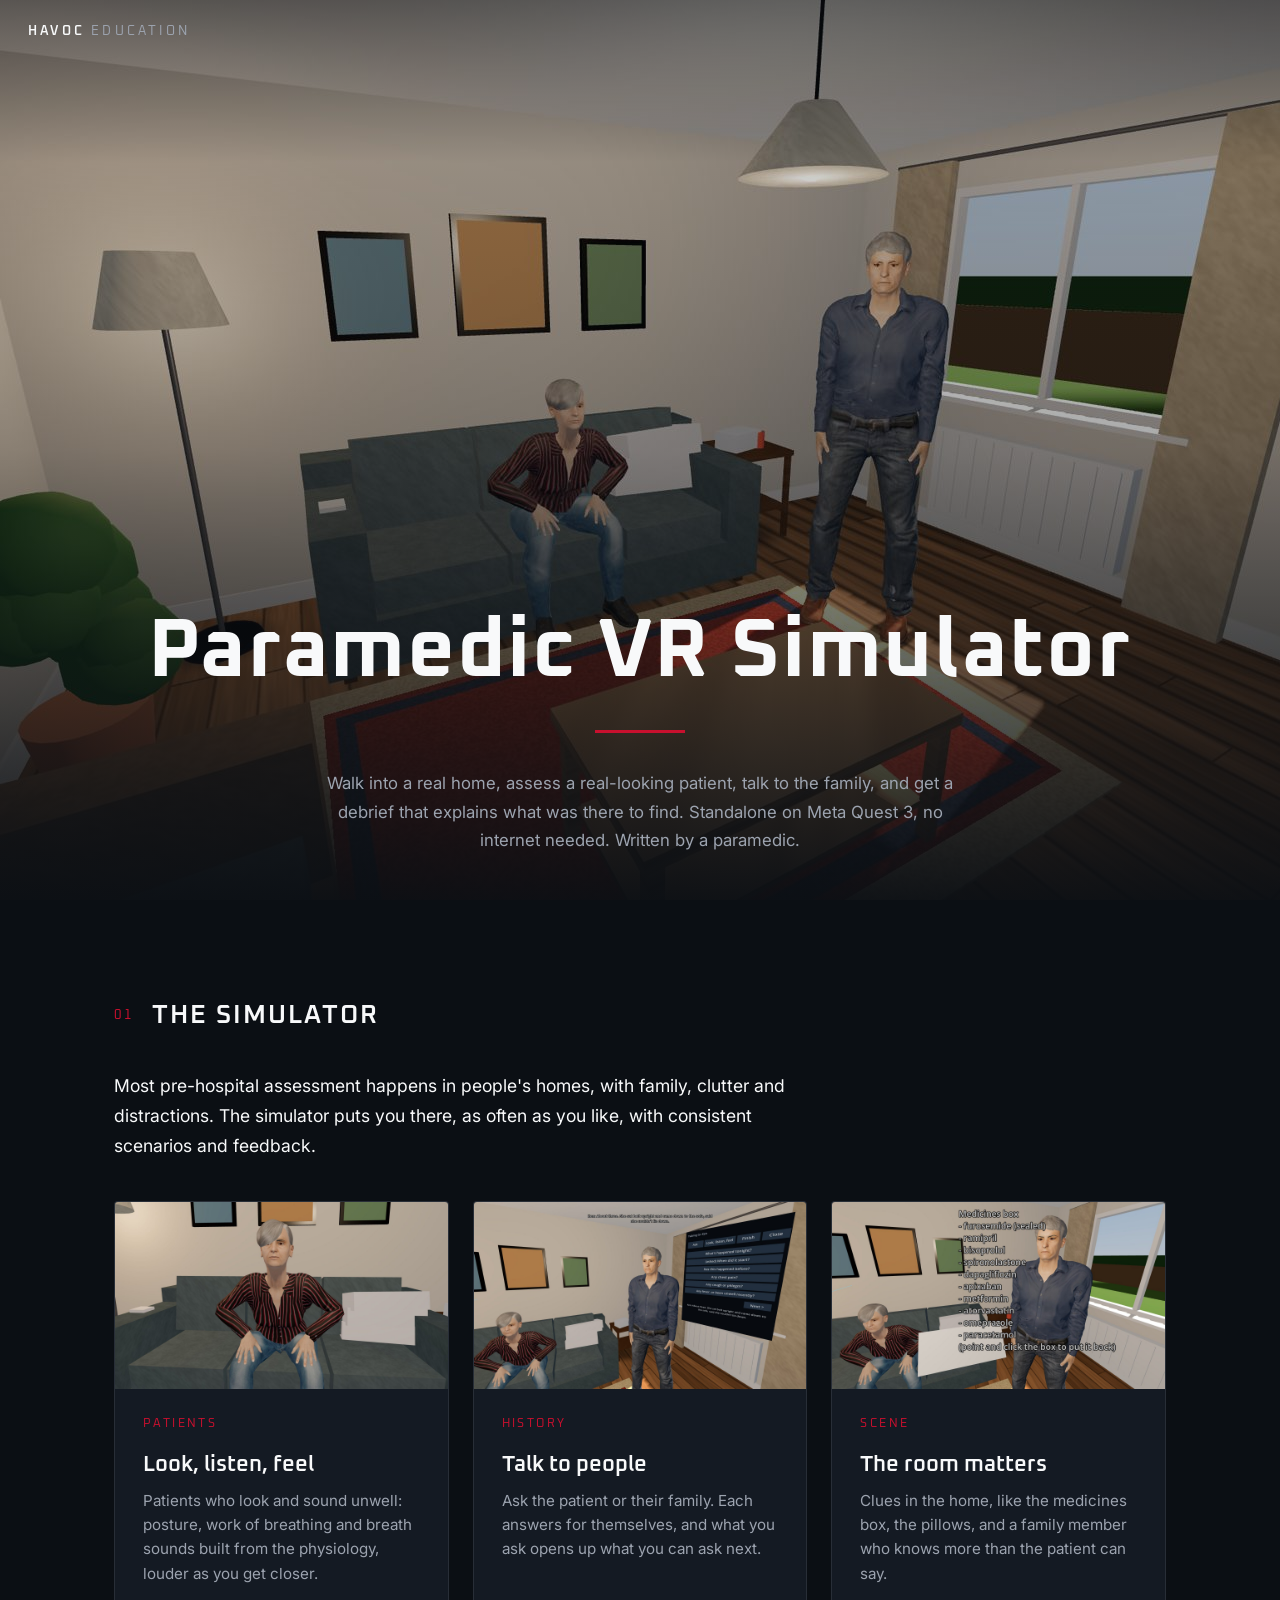
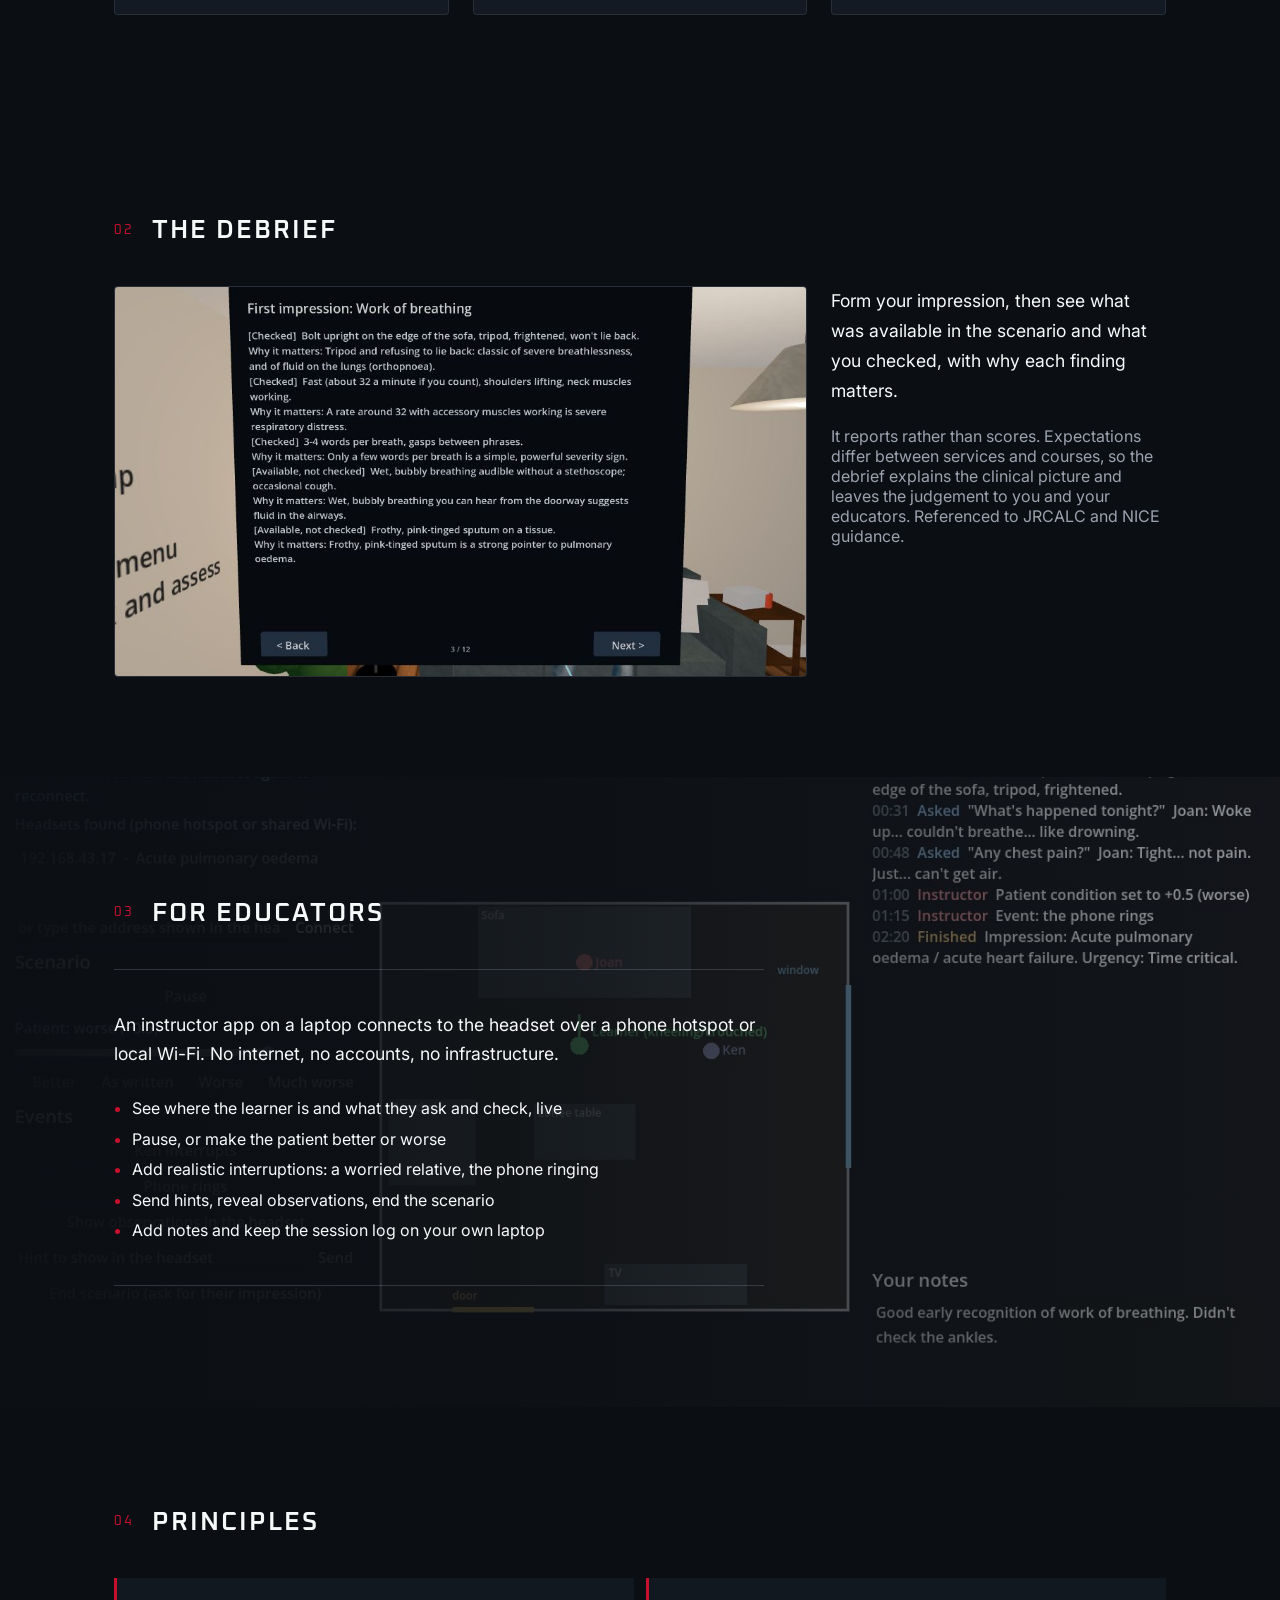
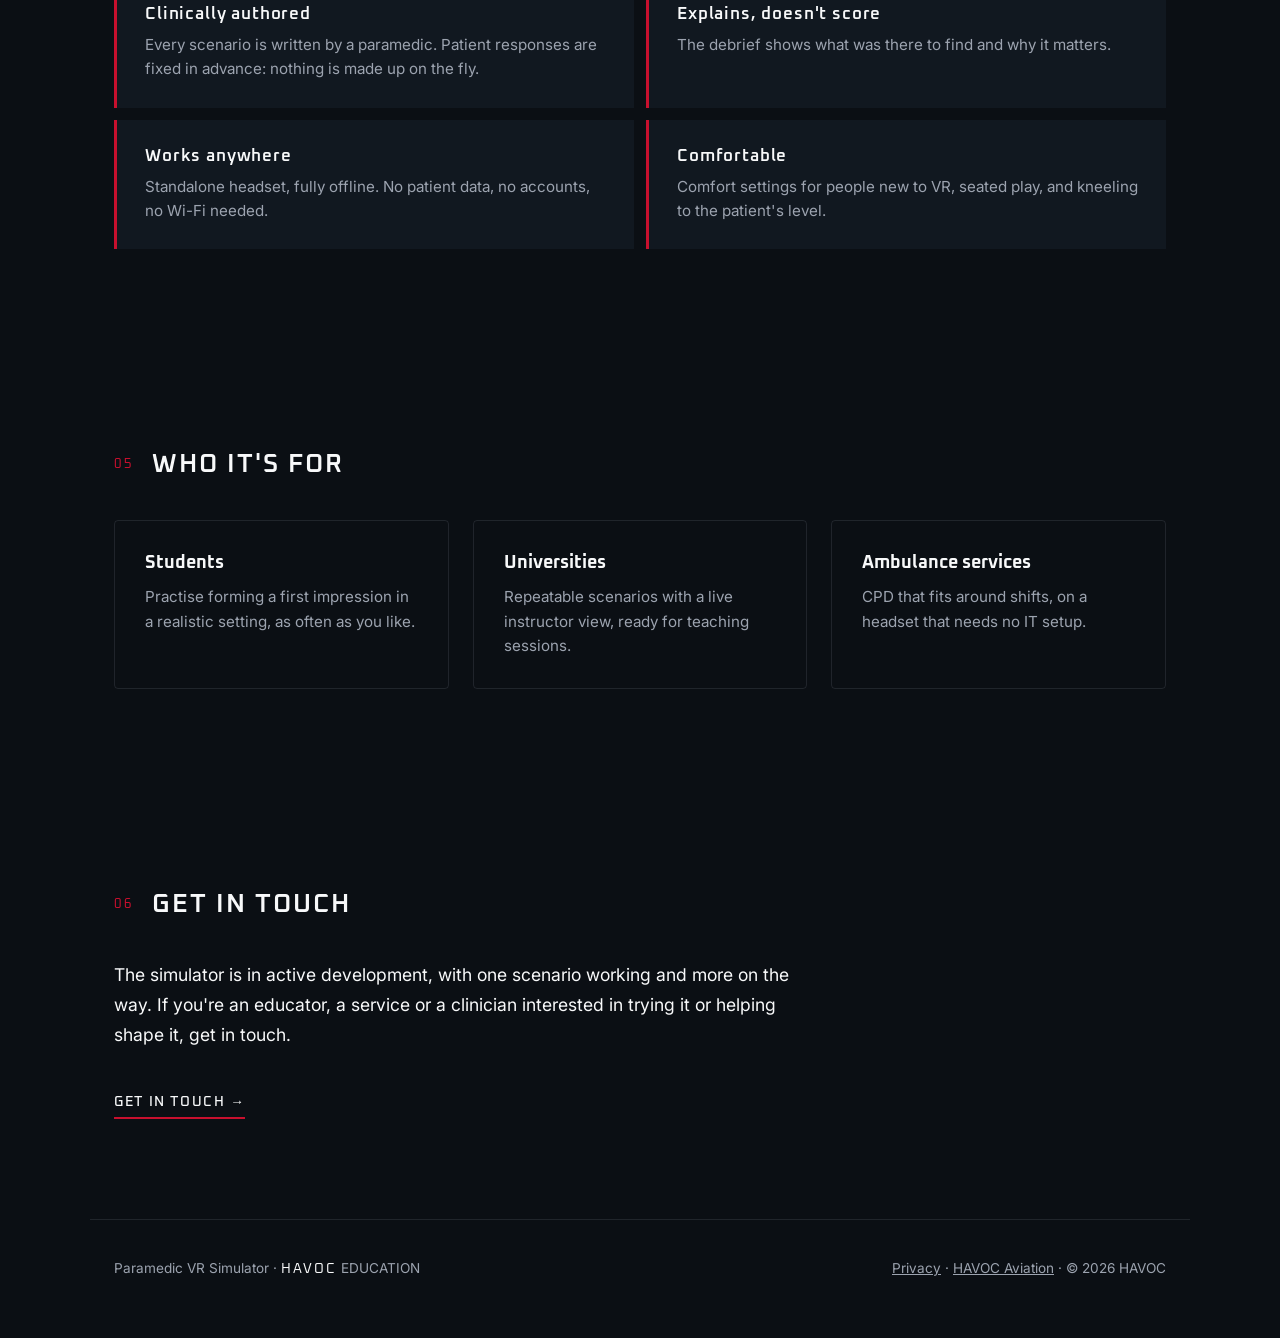
==== index.html @ d840577f "Paramedic VR Simulator site (HAVOC Education): homepage, privacy policy, images Co-Authored-By: Clau" ====
<!DOCTYPE html>
<html lang="en-GB">
<head>
    <meta charset="utf-8">
    <meta name="viewport" content="width=device-width, initial-scale=1">
    <title>Paramedic VR Simulator – HAVOC Education</title>
    <meta name="description" content="A standalone virtual reality simulator for paramedic assessment. Realistic UK homes, realistic patients, and a debrief that explains rather than scores.">
    <meta name="theme-color" content="#0B0F14">
    <link rel="canonical" href="https://havoceducation.co.uk/">
    <meta property="og:title" content="Paramedic VR Simulator">
    <meta property="og:description" content="Standalone VR for paramedic assessment, written by a paramedic.">
    <meta property="og:image" content="https://havoceducation.co.uk/images/hero-room.jpg">
    <link rel="icon" type="image/png" sizes="32x32" href="/favicon-32x32.png">
    <link rel="icon" type="image/png" sizes="16x16" href="/favicon-16x16.png">
    <link rel="apple-touch-icon" sizes="180x180" href="/apple-touch-icon.png">
    <link rel="preconnect" href="https://fonts.googleapis.com">
    <link rel="preconnect" href="https://fonts.gstatic.com" crossorigin>
    <link href="https://fonts.googleapis.com/css2?family=Inter:wght@400;500;600&family=Oxanium:wght@300;400;500;600;700&display=swap" rel="stylesheet">
    <link rel="stylesheet" href="style.css">
</head>
<body>
<div class="brandbar"><span class="brand">HAVOC</span> EDUCATION</div>
<main>

    <header class="hero">
        <div class="hero-content">
            <h1 class="title">Paramedic VR Simulator</h1>
            <div class="accent-line"></div>
            <p class="intro">
                Walk into a real home, assess a real-looking patient,
                talk to the family, and get a debrief that explains what was there to find.
                Standalone on Meta Quest 3, no internet needed. Written by a paramedic.
            </p>
        </div>
    </header>

    <section class="section" id="simulator">
        <div class="section-header">
            <span class="section-label">01</span>
            <h2>THE SIMULATOR</h2>
        </div>
        <p class="lead">
            Most pre-hospital assessment happens in people's homes, with family, clutter and
            distractions. The simulator puts you there, as often as you like, with consistent
            scenarios and feedback.
        </p>
        <div class="card-grid">
            <article class="card">
                <img src="images/patient-tripod.jpg" alt="An elderly woman sitting forward on a sofa in the tripod position, working hard to breathe" loading="lazy">
                <div class="card-content">
                    <div class="card-number">PATIENTS</div>
                    <h3>Look, listen, feel</h3>
                    <p>Patients who look and sound unwell: posture, work of breathing and breath
                        sounds built from the physiology, louder as you get closer.</p>
                </div>
            </article>
            <article class="card">
                <img src="images/assessment.jpg" alt="The in-headset assessment panel with history questions next to the patient's husband" loading="lazy">
                <div class="card-content">
                    <div class="card-number">HISTORY</div>
                    <h3>Talk to people</h3>
                    <p>Ask the patient or their family. Each answers for themselves, and what you
                        ask opens up what you can ask next.</p>
                </div>
            </article>
            <article class="card">
                <img src="images/scene-medicines.jpg" alt="A box of the patient's medicines held up in the living room" loading="lazy">
                <div class="card-content">
                    <div class="card-number">SCENE</div>
                    <h3>The room matters</h3>
                    <p>Clues in the home, like the medicines box, the pillows, and a family member
                        who knows more than the patient can say.</p>
                </div>
            </article>
        </div>
    </section>

    <section class="section" id="debrief">
        <div class="section-header">
            <span class="section-label">02</span>
            <h2>THE DEBRIEF</h2>
        </div>
        <div class="card-grid">
            <article class="card" style="grid-column: span 2;">
                <img src="images/debrief.jpg" alt="A debrief page in the headset listing what was checked and why each finding matters" loading="lazy">
            </article>
            <div>
                <p class="lead" style="margin-bottom: 20px;">
                    Form your impression, then see what was available in the scenario and
                    what you checked, with why each finding matters.
                </p>
                <p class="muted">
                    It reports rather than scores. Expectations differ between services and
                    courses, so the debrief explains the clinical picture and leaves the
                    judgement to you and your educators. Referenced to JRCALC and NICE guidance.
                </p>
            </div>
        </div>
    </section>

    <section class="split-section" id="educators">
        <div class="split-wrap">
            <div class="split-inner">
                <div class="section-header">
                    <span class="section-label">03</span>
                    <h2>FOR EDUCATORS</h2>
                </div>
                <div class="panel">
                    <p class="lead" style="margin-bottom: 24px;">
                        An instructor app on a laptop connects to the headset over a phone hotspot
                        or local Wi-Fi. No internet, no accounts, no infrastructure.
                    </p>
                    <ul>
                        <li>See where the learner is and what they ask and check, live</li>
                        <li>Pause, or make the patient better or worse</li>
                        <li>Add realistic interruptions: a worried relative, the phone ringing</li>
                        <li>Send hints, reveal observations, end the scenario</li>
                        <li>Add notes and keep the session log on your own laptop</li>
                    </ul>
                </div>
            </div>
        </div>
    </section>

    <section class="section" id="principles">
        <div class="section-header">
            <span class="section-label">04</span>
            <h2>PRINCIPLES</h2>
        </div>
        <div class="principles">
            <div class="principle">
                <h3>Clinically authored</h3>
                <p>Every scenario is written by a paramedic. Patient responses are fixed in
                    advance: nothing is made up on the fly.</p>
            </div>
            <div class="principle">
                <h3>Explains, doesn't score</h3>
                <p>The debrief shows what was there to find and why it matters.</p>
            </div>
            <div class="principle">
                <h3>Works anywhere</h3>
                <p>Standalone headset, fully offline. No patient data, no accounts, no Wi-Fi needed.</p>
            </div>
            <div class="principle">
                <h3>Comfortable</h3>
                <p>Comfort settings for people new to VR, seated play, and kneeling to the patient's level.</p>
            </div>
        </div>
    </section>

    <section class="section" id="who">
        <div class="section-header">
            <span class="section-label">05</span>
            <h2>WHO IT'S FOR</h2>
        </div>
        <div class="audience-grid">
            <div class="audience">
                <h3>Students</h3>
                <p>Practise forming a first impression in a realistic setting, as often as you like.</p>
            </div>
            <div class="audience">
                <h3>Universities</h3>
                <p>Repeatable scenarios with a live instructor view, ready for teaching sessions.</p>
            </div>
            <div class="audience">
                <h3>Ambulance services</h3>
                <p>CPD that fits around shifts, on a headset that needs no IT setup.</p>
            </div>
        </div>
    </section>

    <section class="section" id="contact">
        <div class="section-header">
            <span class="section-label">06</span>
            <h2>GET IN TOUCH</h2>
        </div>
        <p class="lead">
            The simulator is in active development, with one scenario working and more on the way.
            If you're an educator, a service or a clinician interested in trying it or helping shape it,
            get in touch.
        </p>
        <a class="cta" href="mailto:hello@havoceducation.co.uk">GET IN TOUCH →</a>
    </section>

</main>

<footer>
    <div>Paramedic VR Simulator · <span class="brand">HAVOC</span> EDUCATION</div>
    <div><a href="privacy.html">Privacy</a> · <a href="https://flyhavoc.com">HAVOC Aviation</a> · © 2026 HAVOC</div>
</footer>
</body>
</html>
---- style.css ----
:root {
    --havoc-midnight: #0B0F14;
    --havoc-slate: #1F2937;
    --havoc-cloud: #F8F9FA;
    --havoc-steel: #9CA3AF;
    --havoc-red: #C8102E;
}

* { box-sizing: border-box; }
html { scroll-behavior: smooth; }

body {
    margin: 0;
    min-height: 100vh;
    background: var(--havoc-midnight);
    color: var(--havoc-cloud);
    font-family: "Inter", Arial, sans-serif;
}

a { color: var(--havoc-cloud); }

/* HERO */
.hero {
    min-height: min(100vh, 900px);
    display: flex;
    justify-content: center;
    align-items: flex-end;
    padding: 40px 24px clamp(30px, 5vh, 64px);
    text-align: center;
    background:
        linear-gradient(to bottom, rgba(11,15,20,0.6) 0%, rgba(11,15,20,0.2) 18%, rgba(11,15,20,0.35) 50%, rgba(11,15,20,0.97) 100%),
        url("images/hero-room.jpg") center / cover no-repeat;
}
.hero-content { width: min(100%, 1000px); }
.wordmark {
    margin: 0;
    font-family: "Oxanium", sans-serif;
    font-size: clamp(4rem, 15vw, 9rem);
    font-weight: 700;
    line-height: 0.9;
    letter-spacing: 0.03em;
}
.title {
    margin: 0;
    font-family: "Oxanium", sans-serif;
    font-size: clamp(2.6rem, 7vw, 5.2rem);
    font-weight: 700;
    line-height: 1.02;
    letter-spacing: 0.02em;
}
.brandbar {
    position: absolute; top: 24px; left: 28px; z-index: 2;
    font-family: "Oxanium", sans-serif; font-size: 0.8rem; letter-spacing: 0.25em; color: var(--havoc-steel);
}
.brandbar .brand { color: var(--havoc-cloud); font-weight: 600; }
.subbrand {
    margin-top: 18px;
    font-family: "Oxanium", sans-serif;
    font-size: clamp(0.9rem, 2vw, 1.25rem);
    font-weight: 300;
    letter-spacing: 0.55em;
    color: var(--havoc-steel);
}
.accent-line { width: 90px; height: 3px; margin: 36px auto; background: var(--havoc-red); }
.intro { max-width: 640px; margin: 0 auto; font-size: 1.05rem; line-height: 1.7; color: var(--havoc-steel); }
.intro strong { color: var(--havoc-cloud); font-weight: 500; }

/* SECTIONS */
.section { max-width: 1100px; margin: 0 auto; padding: 100px 24px; }
.section-header { display: flex; align-items: center; gap: 18px; margin-bottom: 40px; }
.section-label { font-family: "Oxanium", sans-serif; font-size: 0.8rem; color: var(--havoc-red); letter-spacing: 0.15em; }
.section-header h2 { margin: 0; font-family: "Oxanium", sans-serif; font-size: 1.6rem; font-weight: 600; letter-spacing: 0.08em; }
.lead { max-width: 700px; margin: 0 0 40px; font-size: 1.1rem; line-height: 1.7; }
.muted { color: var(--havoc-steel); }

/* FEATURE CARDS */
.card-grid { display: grid; grid-template-columns: repeat(3, minmax(0, 1fr)); gap: 24px; }
.card {
    overflow: hidden;
    background: rgba(31, 41, 55, 0.45);
    border: 1px solid rgba(156, 163, 175, 0.15);
    border-radius: 4px;
}
.card img { width: 100%; aspect-ratio: 16 / 9; object-fit: cover; display: block; }
.card-content { padding: 28px; }
.card-number { margin-bottom: 18px; font-family: "Oxanium", sans-serif; font-size: 0.75rem; letter-spacing: 0.2em; color: var(--havoc-red); }
.card h3 { margin: 0 0 10px; font-family: "Oxanium", sans-serif; font-size: 1.4rem; font-weight: 600; }
.card p { margin: 0; font-size: 0.95rem; line-height: 1.6; color: var(--havoc-steel); }

/* SPLIT (image + text) */
.split-wrap {
    min-height: 70vh;
    display: flex;
    align-items: center;
    background:
        linear-gradient(to right, rgba(11,15,20,0.96) 0%, rgba(11,15,20,0.82) 45%, rgba(11,15,20,0.4) 100%),
        url("images/instructor.jpg") 85% center / cover no-repeat;
}
.split-inner { width: min(100%, 1100px); margin: 0 auto; padding: 100px 24px; }
.panel { max-width: 650px; padding: 40px 0; border-top: 1px solid rgba(156,163,175,0.25); border-bottom: 1px solid rgba(156,163,175,0.25); }
.panel ul { margin: 0; padding-left: 1.1em; line-height: 1.9; }
.panel li::marker { color: var(--havoc-red); }

/* PRINCIPLES */
.principles { display: grid; grid-template-columns: repeat(2, 1fr); gap: 12px; }
.principle {
    padding: 26px 28px;
    background: rgba(31, 41, 55, 0.35);
    border-left: 3px solid var(--havoc-red);
}
.principle h3 { margin: 0 0 8px; font-family: "Oxanium", sans-serif; font-size: 1.05rem; font-weight: 600; letter-spacing: 0.05em; }
.principle p { margin: 0; color: var(--havoc-steel); line-height: 1.6; font-size: 0.95rem; }

/* AUDIENCES */
.audience-grid { display: grid; grid-template-columns: repeat(3, 1fr); gap: 24px; }
.audience { padding: 30px; border: 1px solid rgba(156,163,175,0.15); border-radius: 4px; }
.audience h3 { margin: 0 0 10px; font-family: "Oxanium", sans-serif; font-size: 1.15rem; }
.audience p { margin: 0; color: var(--havoc-steel); line-height: 1.6; font-size: 0.95rem; }

/* CTA LINK */
.cta {
    display: inline-flex; align-items: center; gap: 14px; padding-bottom: 6px;
    font-family: "Oxanium", sans-serif; font-size: 0.85rem; font-weight: 500; letter-spacing: 0.12em;
    color: var(--havoc-cloud); text-decoration: none; border-bottom: 2px solid var(--havoc-red); transition: 0.2s ease;
}
.cta:hover { color: var(--havoc-red); }

/* PROSE PAGE */
.prose { max-width: 760px; margin: 0 auto; padding: 120px 24px 80px; line-height: 1.75; }
.prose h1 { font-family: "Oxanium", sans-serif; font-size: 2.2rem; letter-spacing: 0.04em; margin: 0 0 8px; }
.prose h2 { font-family: "Oxanium", sans-serif; font-size: 1.2rem; letter-spacing: 0.06em; margin-top: 40px; }
.prose p, .prose li { color: #D6DAE0; }
.back { position: absolute; top: 28px; left: 24px; }

/* FOOTER */
footer {
    max-width: 1100px; margin: 0 auto; padding: 40px 24px 60px;
    display: flex; justify-content: space-between; flex-wrap: wrap; gap: 16px;
    border-top: 1px solid rgba(156,163,175,0.15); color: var(--havoc-steel); font-size: 0.85rem;
}
footer .brand { font-family: "Oxanium", sans-serif; letter-spacing: 0.15em; color: var(--havoc-cloud); }
footer a { color: var(--havoc-steel); }

@media (max-width: 850px) {
    .card-grid, .audience-grid, .principles { grid-template-columns: 1fr; }
    .section { padding: 70px 20px; }
}
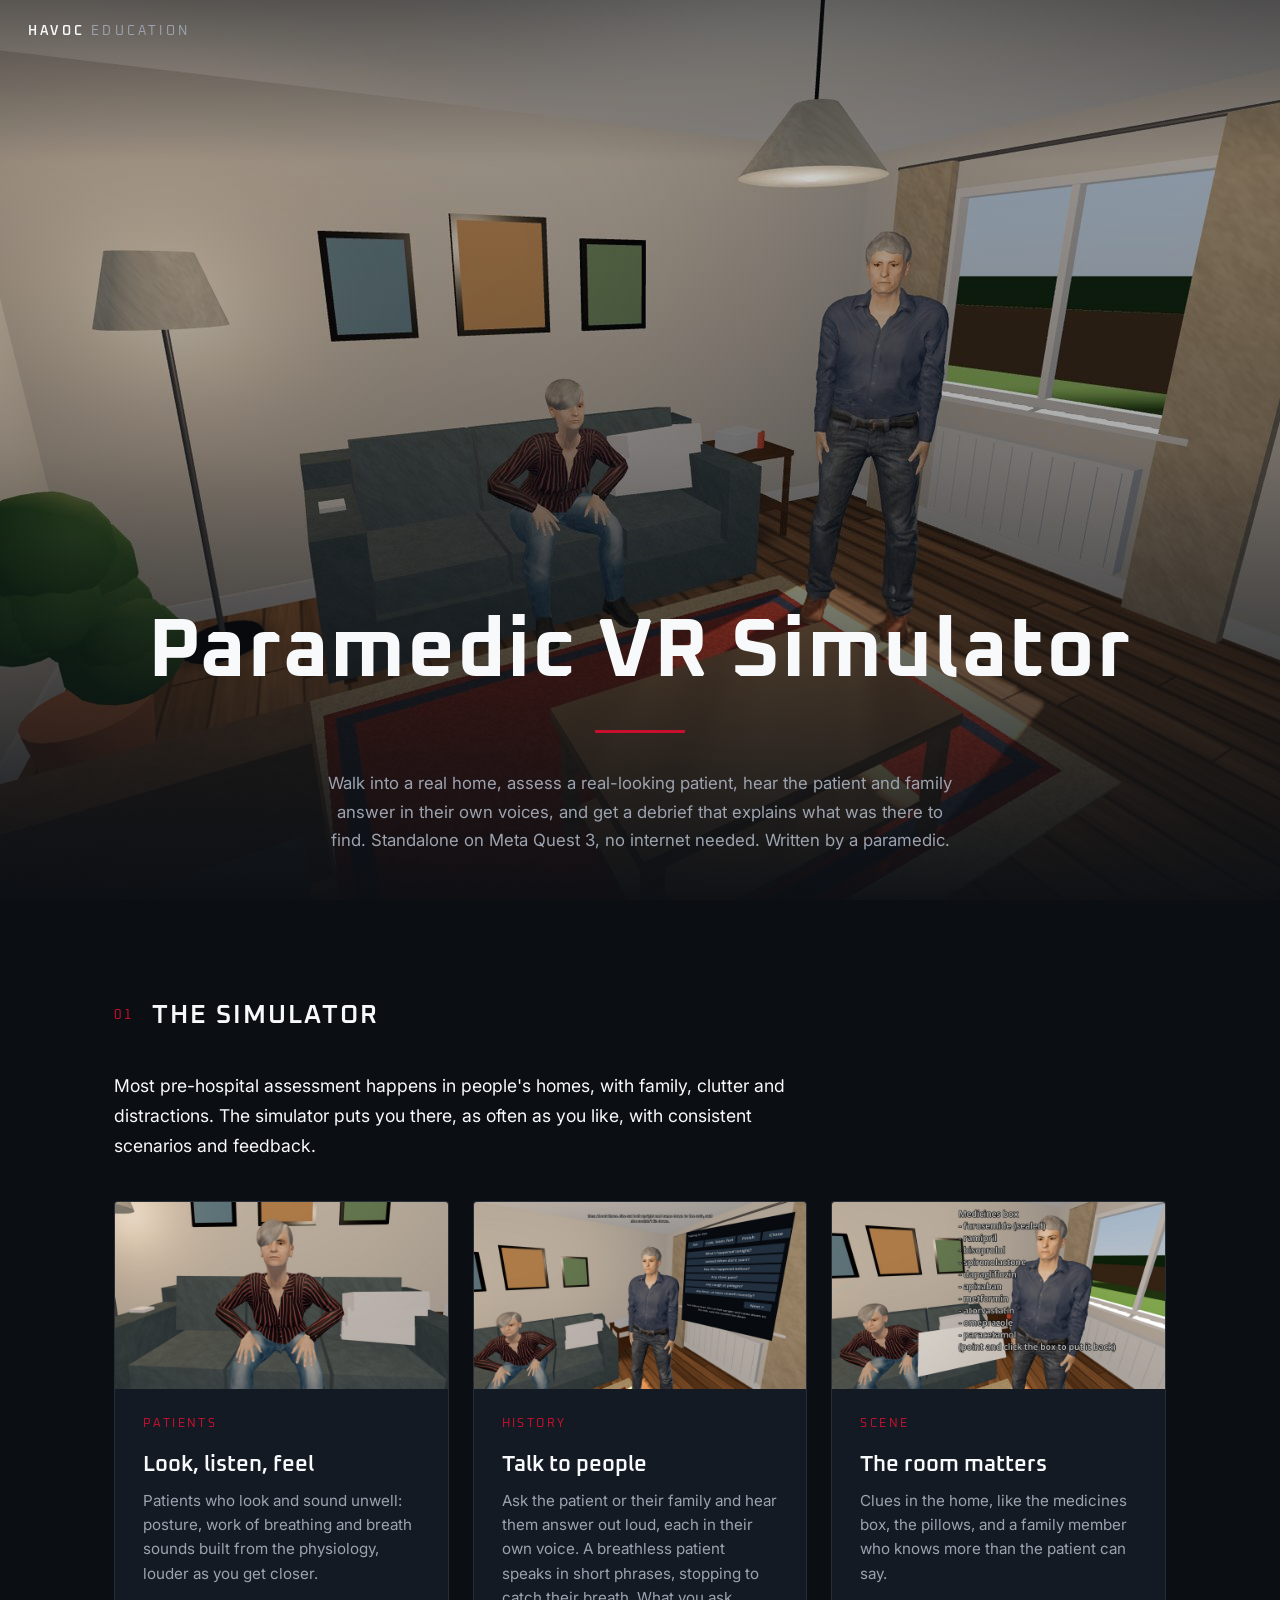
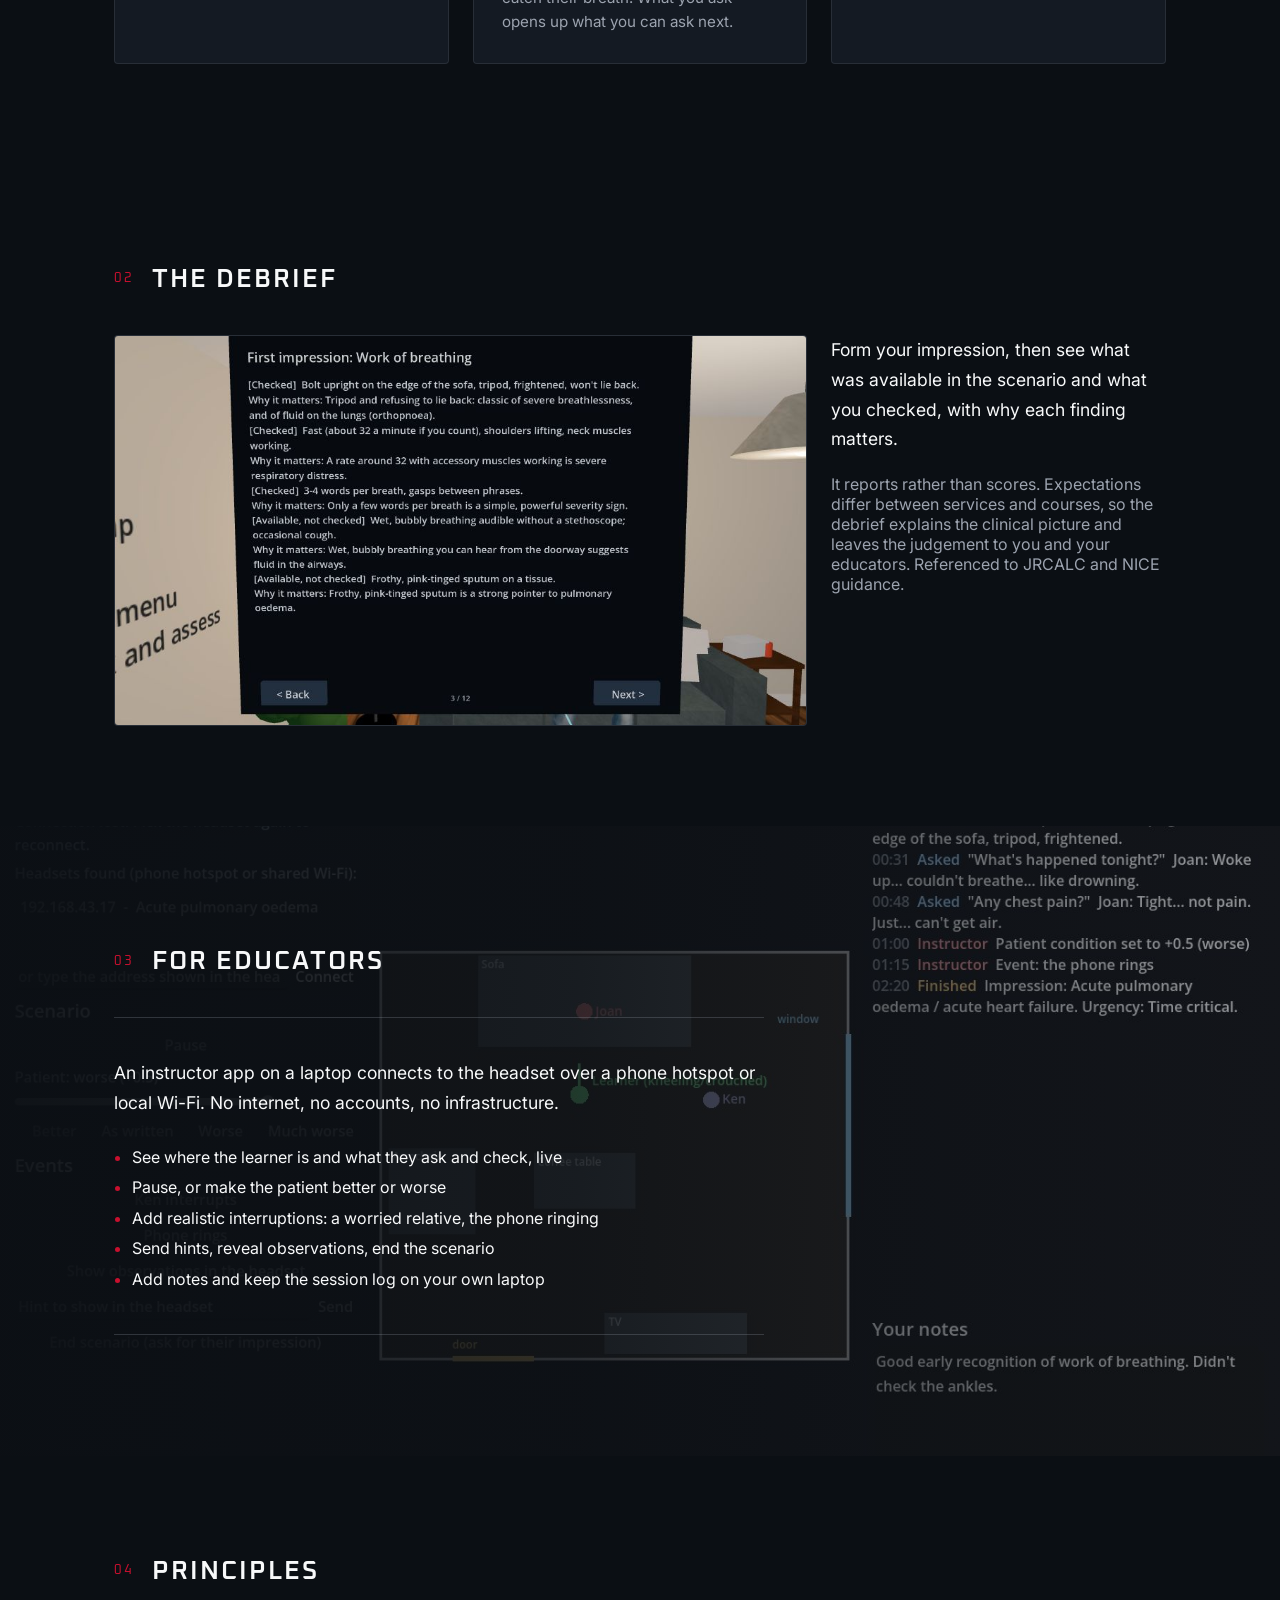
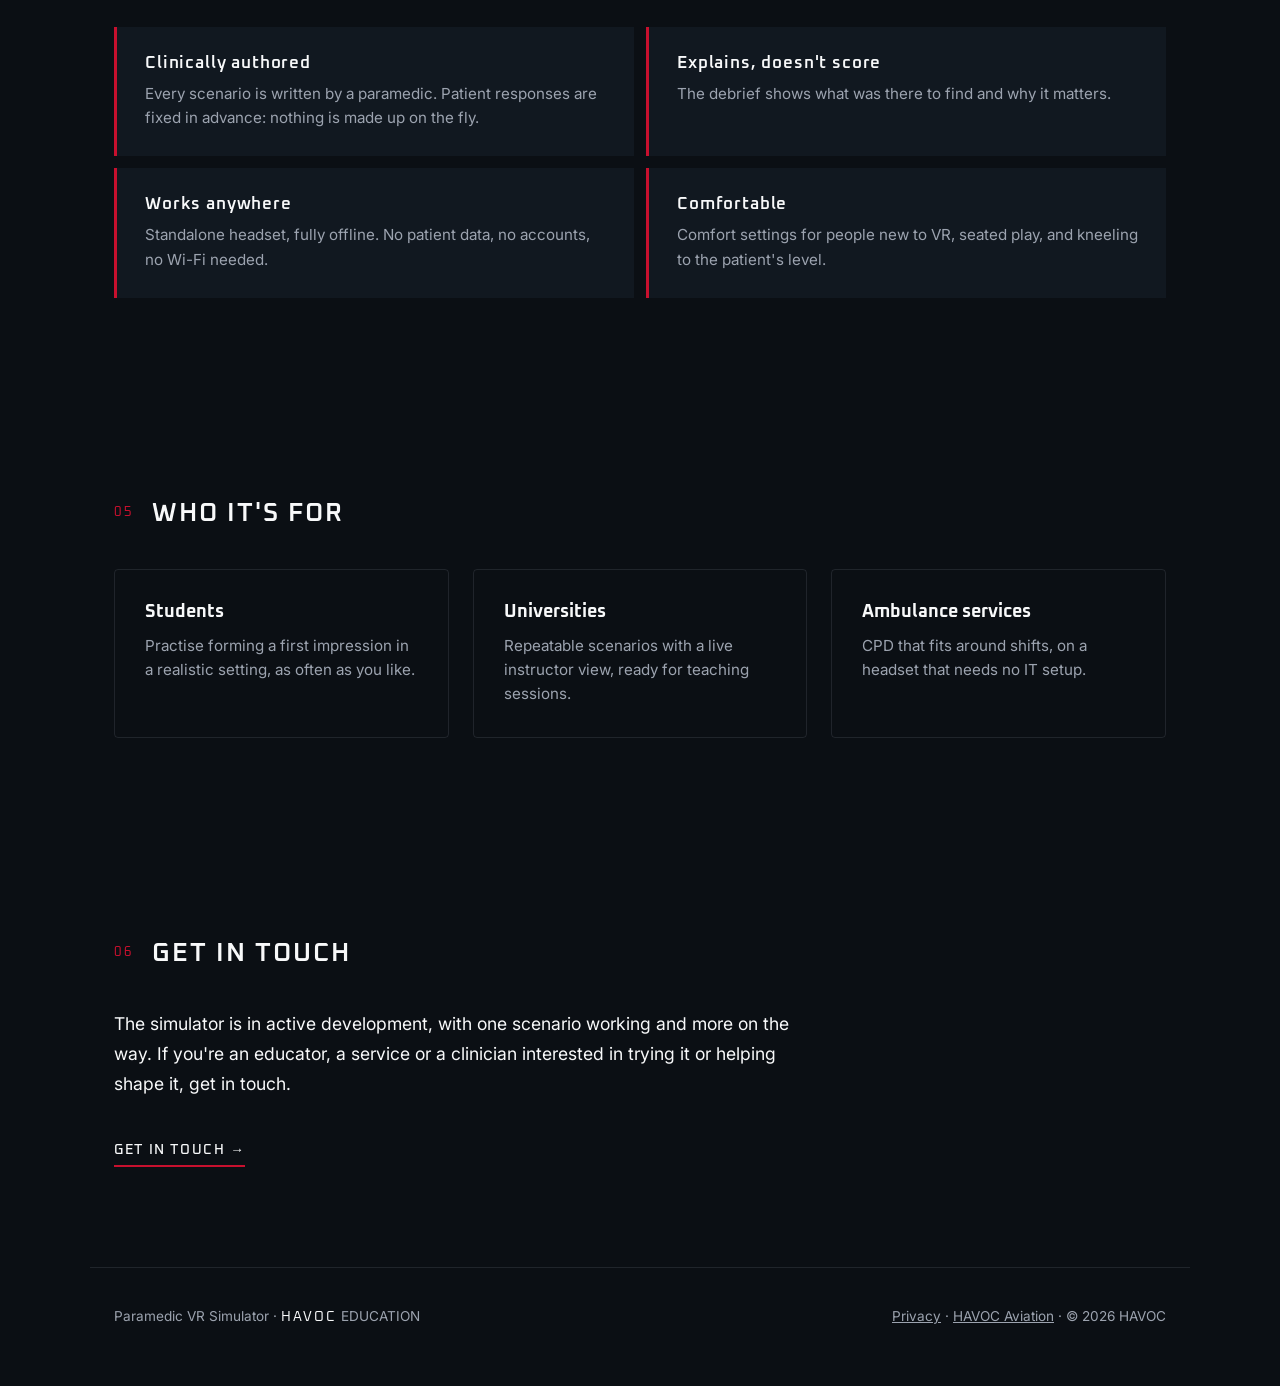
==== commit 8b457735: "Mention spoken voices on the site Co-Authored-By: Claude Opus 5.5 <noreply@anthropic.com> Claude-Ses" ====
--- a/index.html
+++ b/index.html
@@ -28,7 +28,7 @@
             <div class="accent-line"></div>
             <p class="intro">
                 Walk into a real home, assess a real-looking patient,
-                talk to the family, and get a debrief that explains what was there to find.
+                hear the patient and family answer in their own voices, and get a debrief that explains what was there to find.
                 Standalone on Meta Quest 3, no internet needed. Written by a paramedic.
             </p>
         </div>
@@ -59,8 +59,9 @@
                 <div class="card-content">
                     <div class="card-number">HISTORY</div>
                     <h3>Talk to people</h3>
-                    <p>Ask the patient or their family. Each answers for themselves, and what you
-                        ask opens up what you can ask next.</p>
+                    <p>Ask the patient or their family and hear them answer out loud, each in their
+                        own voice. A breathless patient speaks in short phrases, stopping to catch
+                        their breath. What you ask opens up what you can ask next.</p>
                 </div>
             </article>
             <article class="card">
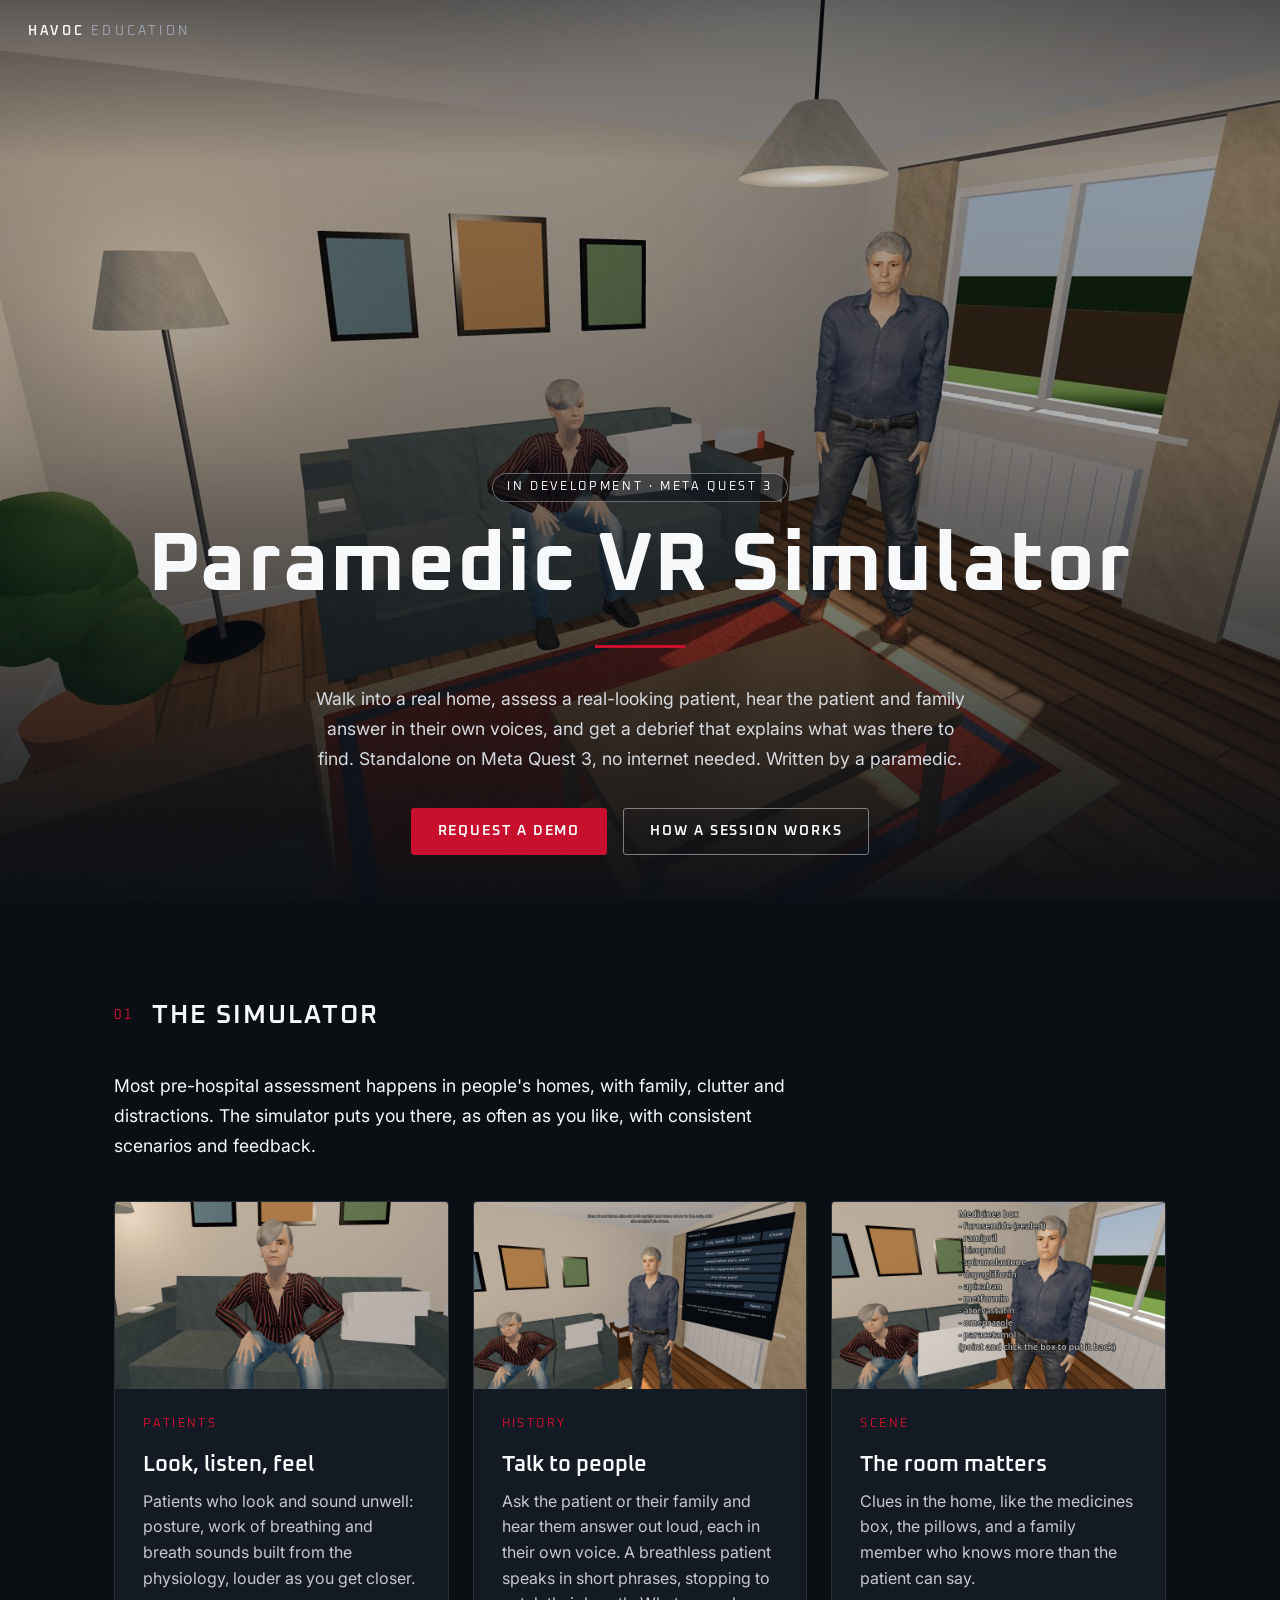
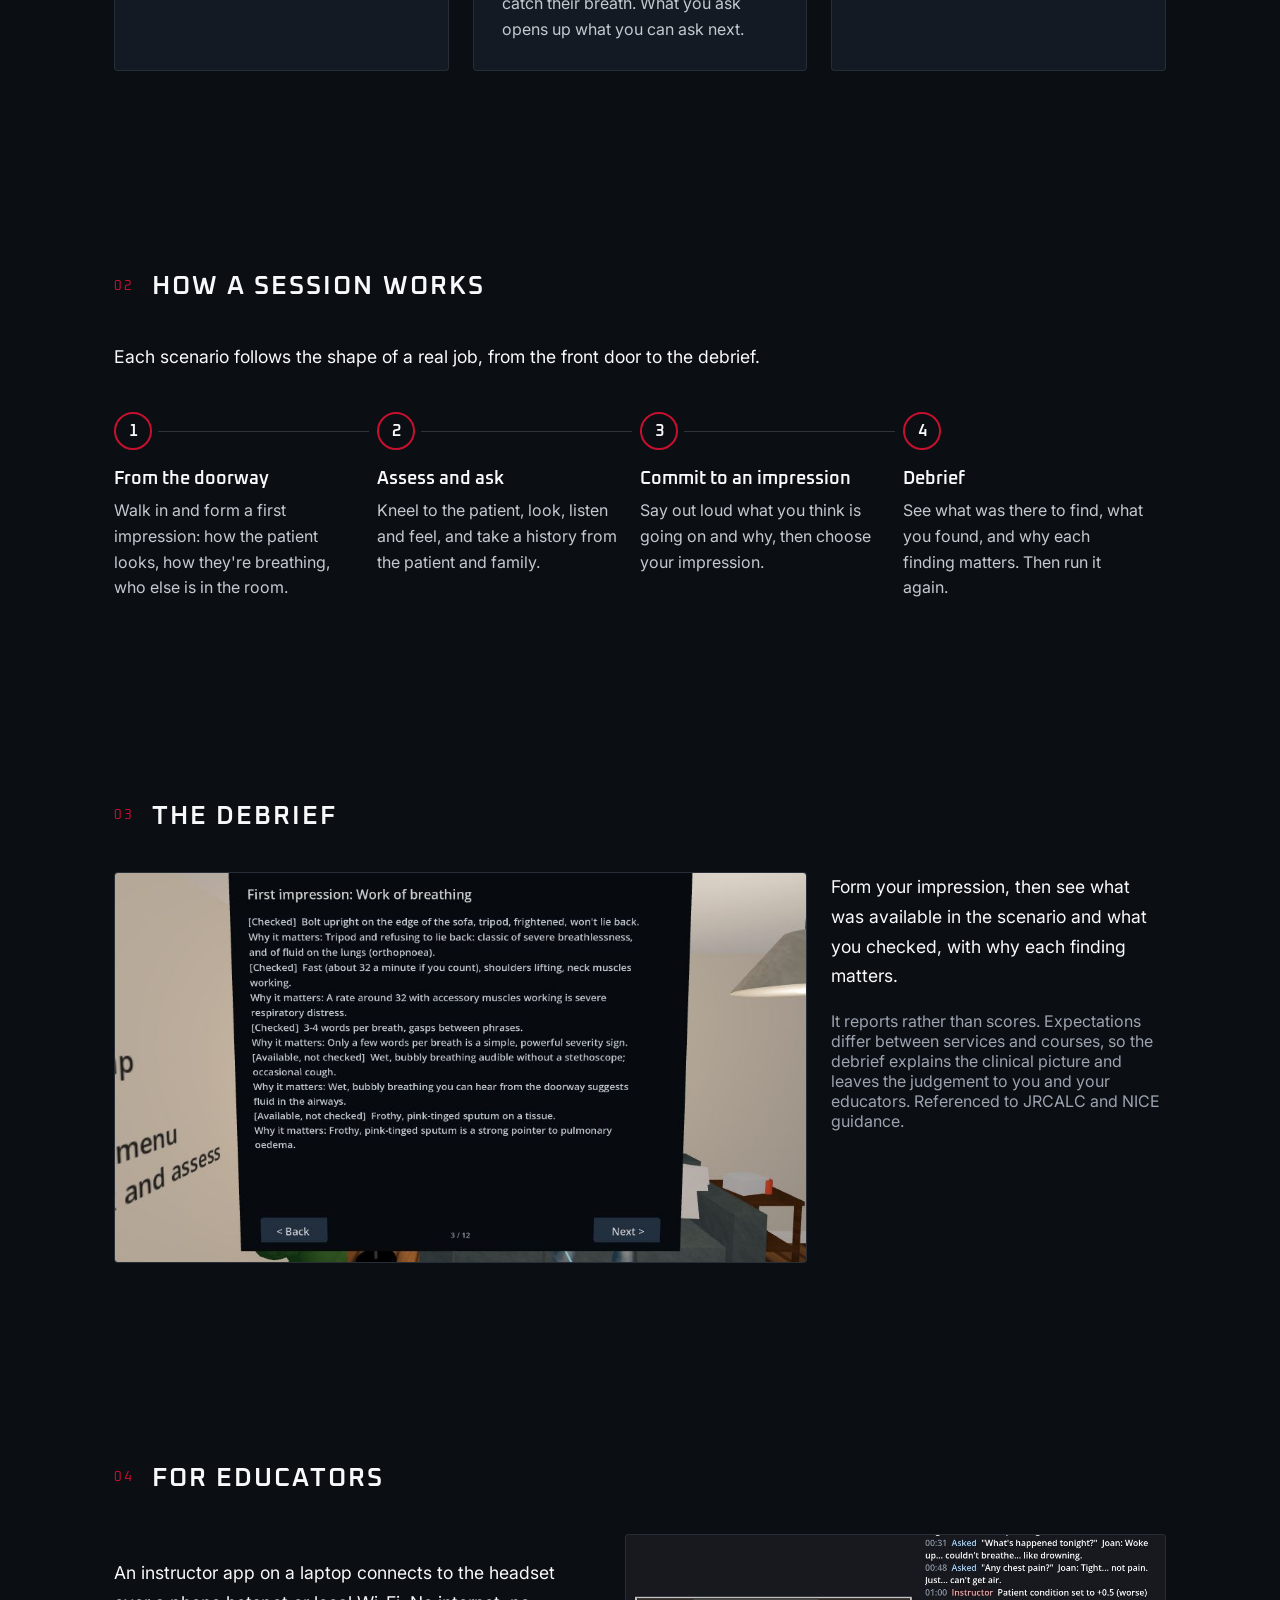
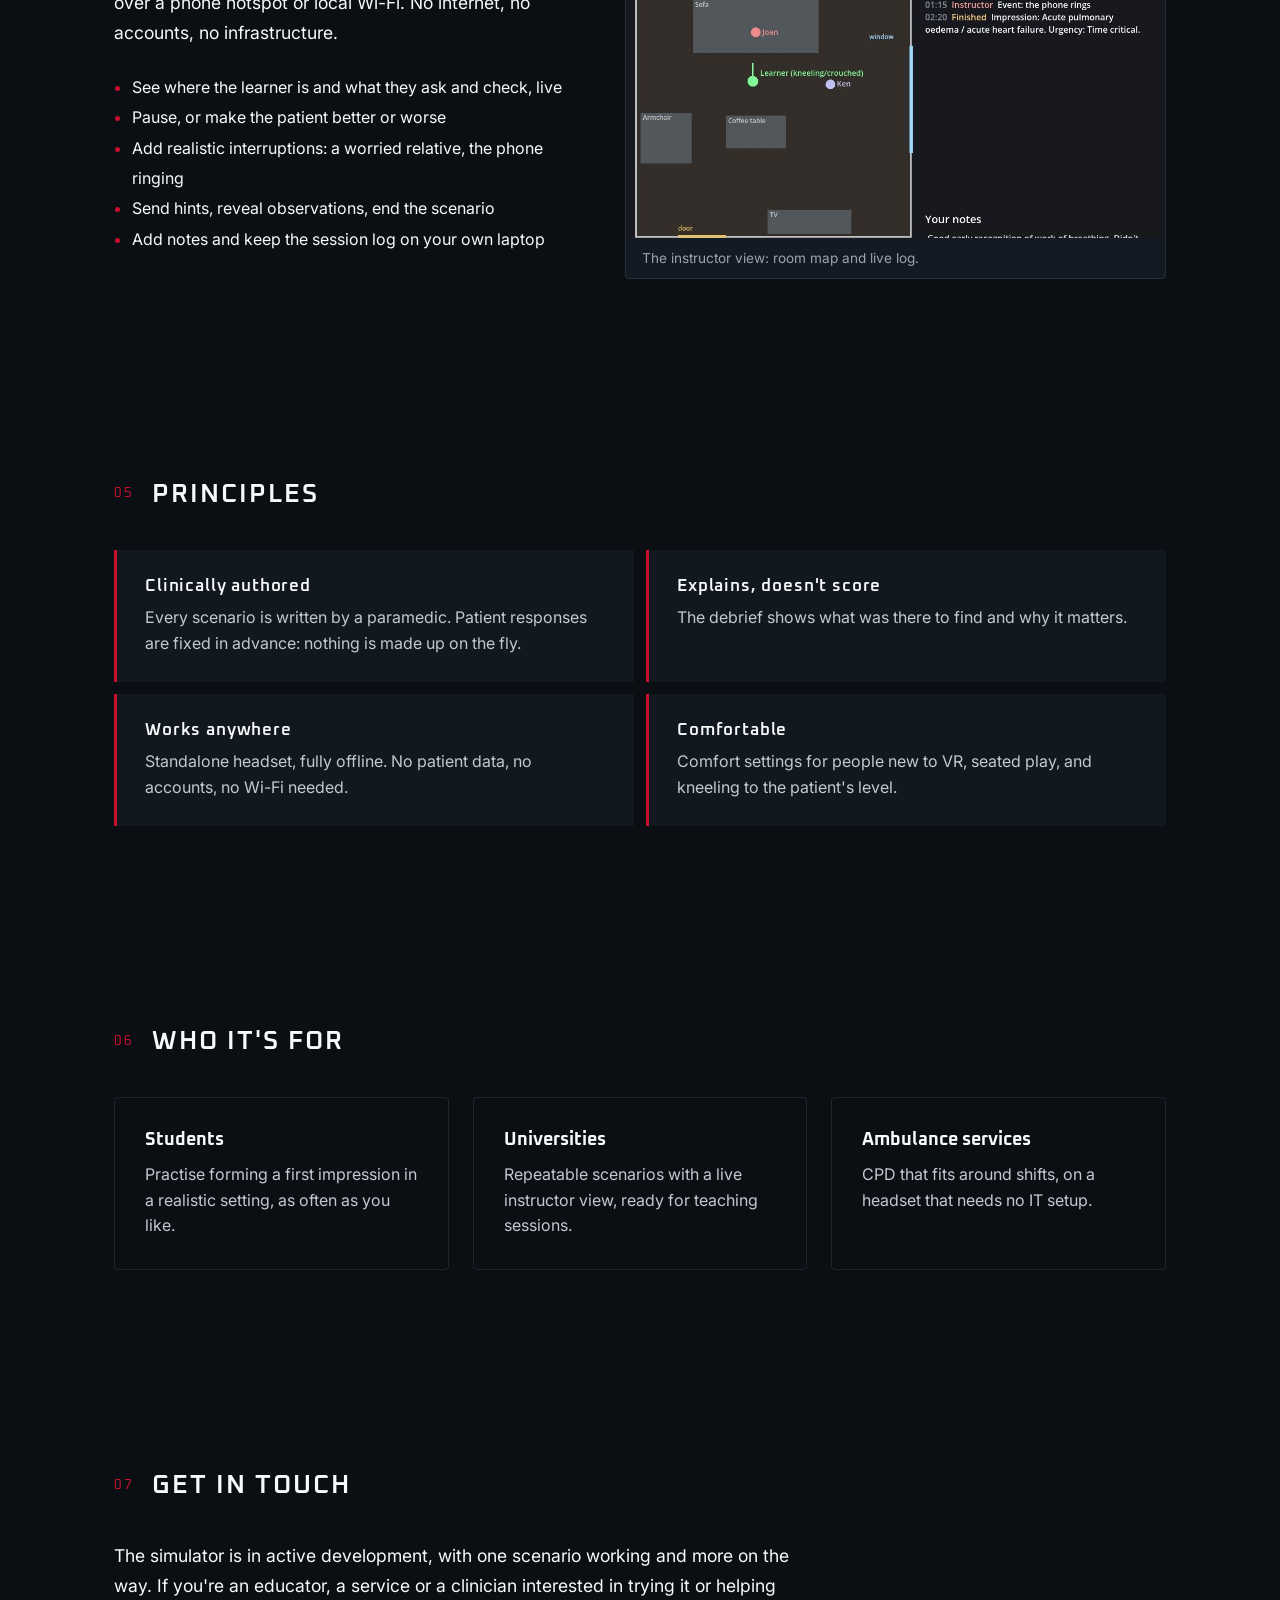
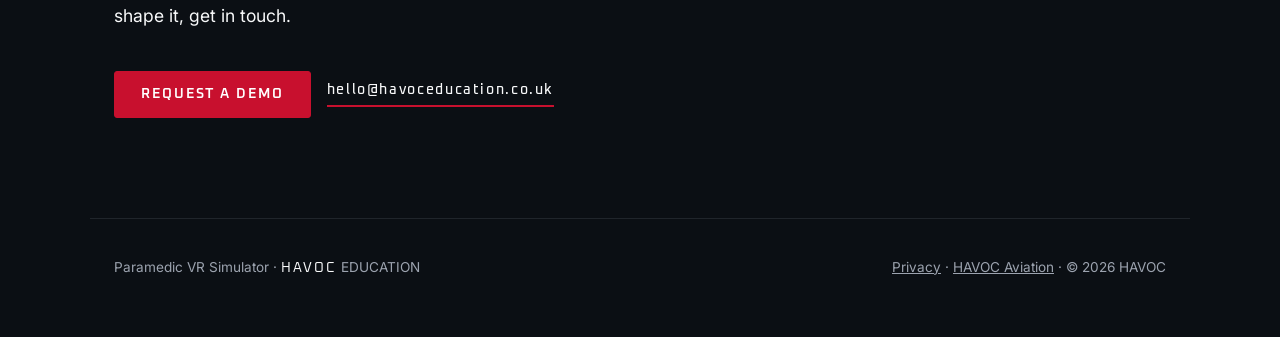
==== commit 5cd3a85a: "Clinical-education layout: demo CTA, session flow, readable instructor section, higher-contrast body" ====
--- a/index.html
+++ b/index.html
@@ -24,6 +24,7 @@
 
     <header class="hero">
         <div class="hero-content">
+            <div class="status">IN DEVELOPMENT · META QUEST 3</div>
             <h1 class="title">Paramedic VR Simulator</h1>
             <div class="accent-line"></div>
             <p class="intro">
@@ -31,6 +32,10 @@
                 hear the patient and family answer in their own voices, and get a debrief that explains what was there to find.
                 Standalone on Meta Quest 3, no internet needed. Written by a paramedic.
             </p>
+            <div class="hero-actions">
+                <a class="btn" href="mailto:hello@havoceducation.co.uk?subject=Paramedic%20VR%20Simulator%20demo">REQUEST A DEMO</a>
+                <a class="btn btn-ghost" href="#session">HOW A SESSION WORKS</a>
+            </div>
         </div>
     </header>
 
@@ -76,9 +81,45 @@
         </div>
     </section>
 
+    <section class="section" id="session">
+        <div class="section-header">
+            <span class="section-label">02</span>
+            <h2>HOW A SESSION WORKS</h2>
+        </div>
+        <p class="lead">
+            Each scenario follows the shape of a real job, from the front door to the debrief.
+        </p>
+        <ol class="steps">
+            <li>
+                <span class="step-n">1</span>
+                <h3>From the doorway</h3>
+                <p>Walk in and form a first impression: how the patient looks, how they're
+                    breathing, who else is in the room.</p>
+            </li>
+            <li>
+                <span class="step-n">2</span>
+                <h3>Assess and ask</h3>
+                <p>Kneel to the patient, look, listen and feel, and take a history from the
+                    patient and family.</p>
+            </li>
+            <li>
+                <span class="step-n">3</span>
+                <h3>Commit to an impression</h3>
+                <p>Say out loud what you think is going on and why, then choose your
+                    impression.</p>
+            </li>
+            <li>
+                <span class="step-n">4</span>
+                <h3>Debrief</h3>
+                <p>See what was there to find, what you found, and why each finding matters.
+                    Then run it again.</p>
+            </li>
+        </ol>
+    </section>
+
     <section class="section" id="debrief">
         <div class="section-header">
-            <span class="section-label">02</span>
+            <span class="section-label">03</span>
             <h2>THE DEBRIEF</h2>
         </div>
         <div class="card-grid">
@@ -99,33 +140,35 @@
         </div>
     </section>
 
-    <section class="split-section" id="educators">
-        <div class="split-wrap">
-            <div class="split-inner">
-                <div class="section-header">
-                    <span class="section-label">03</span>
-                    <h2>FOR EDUCATORS</h2>
-                </div>
-                <div class="panel">
-                    <p class="lead" style="margin-bottom: 24px;">
-                        An instructor app on a laptop connects to the headset over a phone hotspot
-                        or local Wi-Fi. No internet, no accounts, no infrastructure.
-                    </p>
-                    <ul>
-                        <li>See where the learner is and what they ask and check, live</li>
-                        <li>Pause, or make the patient better or worse</li>
-                        <li>Add realistic interruptions: a worried relative, the phone ringing</li>
-                        <li>Send hints, reveal observations, end the scenario</li>
-                        <li>Add notes and keep the session log on your own laptop</li>
-                    </ul>
-                </div>
-            </div>
+    <section class="section" id="educators">
+        <div class="section-header">
+            <span class="section-label">04</span>
+            <h2>FOR EDUCATORS</h2>
+        </div>
+        <div class="edu-grid">
+            <div>
+                <p class="lead" style="margin-bottom: 24px;">
+                    An instructor app on a laptop connects to the headset over a phone hotspot
+                    or local Wi-Fi. No internet, no accounts, no infrastructure.
+                </p>
+                <ul class="ticks">
+                    <li>See where the learner is and what they ask and check, live</li>
+                    <li>Pause, or make the patient better or worse</li>
+                    <li>Add realistic interruptions: a worried relative, the phone ringing</li>
+                    <li>Send hints, reveal observations, end the scenario</li>
+                    <li>Add notes and keep the session log on your own laptop</li>
+                </ul>
+            </div>
+            <figure class="card shot">
+                <img src="images/instructor-live.jpg" alt="The instructor app: a top-down map of the room showing the learner, the patient and her husband, next to a live log of what the learner has asked and checked" loading="lazy">
+                <figcaption>The instructor view: room map and live log.</figcaption>
+            </figure>
         </div>
     </section>
 
     <section class="section" id="principles">
         <div class="section-header">
-            <span class="section-label">04</span>
+            <span class="section-label">05</span>
             <h2>PRINCIPLES</h2>
         </div>
         <div class="principles">
@@ -151,7 +194,7 @@
 
     <section class="section" id="who">
         <div class="section-header">
-            <span class="section-label">05</span>
+            <span class="section-label">06</span>
             <h2>WHO IT'S FOR</h2>
         </div>
         <div class="audience-grid">
@@ -172,7 +215,7 @@
 
     <section class="section" id="contact">
         <div class="section-header">
-            <span class="section-label">06</span>
+            <span class="section-label">07</span>
             <h2>GET IN TOUCH</h2>
         </div>
         <p class="lead">
@@ -180,7 +223,10 @@
             If you're an educator, a service or a clinician interested in trying it or helping shape it,
             get in touch.
         </p>
-        <a class="cta" href="mailto:hello@havoceducation.co.uk">GET IN TOUCH →</a>
+        <div class="hero-actions" style="justify-content:flex-start">
+            <a class="btn" href="mailto:hello@havoceducation.co.uk?subject=Paramedic%20VR%20Simulator%20demo">REQUEST A DEMO</a>
+            <a class="cta" href="mailto:hello@havoceducation.co.uk">hello@havoceducation.co.uk</a>
+        </div>
     </section>
 
 </main>
--- a/style.css
+++ b/style.css
@@ -62,8 +62,45 @@
     color: var(--havoc-steel);
 }
 .accent-line { width: 90px; height: 3px; margin: 36px auto; background: var(--havoc-red); }
-.intro { max-width: 640px; margin: 0 auto; font-size: 1.05rem; line-height: 1.7; color: var(--havoc-steel); }
+.intro { max-width: 660px; margin: 0 auto; font-size: 1.1rem; line-height: 1.7; color: #D6DAE0; }
 .intro strong { color: var(--havoc-cloud); font-weight: 500; }
+
+.status {
+    display: inline-block; margin-bottom: 22px; padding: 6px 14px;
+    font-family: "Oxanium", sans-serif; font-size: 0.75rem; letter-spacing: 0.22em;
+    color: var(--havoc-cloud); border: 1px solid rgba(248,249,250,0.35); border-radius: 999px;
+    background: rgba(11,15,20,0.45);
+}
+.hero-actions { display: flex; gap: 16px; justify-content: center; flex-wrap: wrap; margin-top: 34px; align-items: center; }
+.btn {
+    display: inline-block; padding: 14px 26px; border-radius: 3px;
+    font-family: "Oxanium", sans-serif; font-size: 0.85rem; font-weight: 600; letter-spacing: 0.14em;
+    text-decoration: none; color: #fff; background: var(--havoc-red); border: 1px solid var(--havoc-red);
+    transition: 0.2s ease;
+}
+.btn:hover { background: #a50d26; }
+.btn-ghost { background: transparent; border-color: rgba(248,249,250,0.45); }
+.btn-ghost:hover { background: rgba(248,249,250,0.08); }
+
+/* SESSION STEPS */
+.steps { list-style: none; margin: 0; padding: 0; display: grid; grid-template-columns: repeat(4, 1fr); gap: 0; counter-reset: s; }
+.steps li { position: relative; padding: 0 22px 0 0; }
+.steps li::before { content: ""; position: absolute; top: 19px; left: 44px; right: 8px; height: 1px; background: rgba(156,163,175,0.25); }
+.steps li:last-child::before { display: none; }
+.step-n {
+    display: inline-flex; width: 38px; height: 38px; align-items: center; justify-content: center;
+    font-family: "Oxanium", sans-serif; font-weight: 600; border: 2px solid var(--havoc-red); border-radius: 50%;
+}
+.steps h3 { margin: 18px 0 8px; font-family: "Oxanium", sans-serif; font-size: 1.1rem; font-weight: 600; }
+.steps p { margin: 0; color: #C4C9D0; line-height: 1.6; font-size: 1rem; }
+
+/* EDUCATORS */
+.edu-grid { display: grid; grid-template-columns: 1fr 1.15fr; gap: 40px; align-items: center; }
+.shot { margin: 0; }
+.shot img { aspect-ratio: auto; }
+.shot figcaption { padding: 12px 16px; font-size: 0.85rem; color: var(--havoc-steel); }
+.ticks { margin: 0; padding-left: 1.1em; line-height: 1.9; }
+.ticks li::marker { color: var(--havoc-red); }
 
 /* SECTIONS */
 .section { max-width: 1100px; margin: 0 auto; padding: 100px 24px; }
@@ -85,7 +122,7 @@
 .card-content { padding: 28px; }
 .card-number { margin-bottom: 18px; font-family: "Oxanium", sans-serif; font-size: 0.75rem; letter-spacing: 0.2em; color: var(--havoc-red); }
 .card h3 { margin: 0 0 10px; font-family: "Oxanium", sans-serif; font-size: 1.4rem; font-weight: 600; }
-.card p { margin: 0; font-size: 0.95rem; line-height: 1.6; color: var(--havoc-steel); }
+.card p { margin: 0; font-size: 1rem; line-height: 1.6; color: #C4C9D0; }
 
 /* SPLIT (image + text) */
 .split-wrap {
@@ -109,13 +146,13 @@
     border-left: 3px solid var(--havoc-red);
 }
 .principle h3 { margin: 0 0 8px; font-family: "Oxanium", sans-serif; font-size: 1.05rem; font-weight: 600; letter-spacing: 0.05em; }
-.principle p { margin: 0; color: var(--havoc-steel); line-height: 1.6; font-size: 0.95rem; }
+.principle p { margin: 0; color: #C4C9D0; line-height: 1.6; font-size: 1rem; }
 
 /* AUDIENCES */
 .audience-grid { display: grid; grid-template-columns: repeat(3, 1fr); gap: 24px; }
 .audience { padding: 30px; border: 1px solid rgba(156,163,175,0.15); border-radius: 4px; }
 .audience h3 { margin: 0 0 10px; font-family: "Oxanium", sans-serif; font-size: 1.15rem; }
-.audience p { margin: 0; color: var(--havoc-steel); line-height: 1.6; font-size: 0.95rem; }
+.audience p { margin: 0; color: #C4C9D0; line-height: 1.6; font-size: 1rem; }
 
 /* CTA LINK */
 .cta {
@@ -142,6 +179,8 @@
 footer a { color: var(--havoc-steel); }
 
 @media (max-width: 850px) {
-    .card-grid, .audience-grid, .principles { grid-template-columns: 1fr; }
+    .card-grid, .audience-grid, .principles, .edu-grid { grid-template-columns: 1fr; }
+    .steps { grid-template-columns: 1fr 1fr; row-gap: 32px; }
+    .steps li::before { display: none; }
     .section { padding: 70px 20px; }
 }
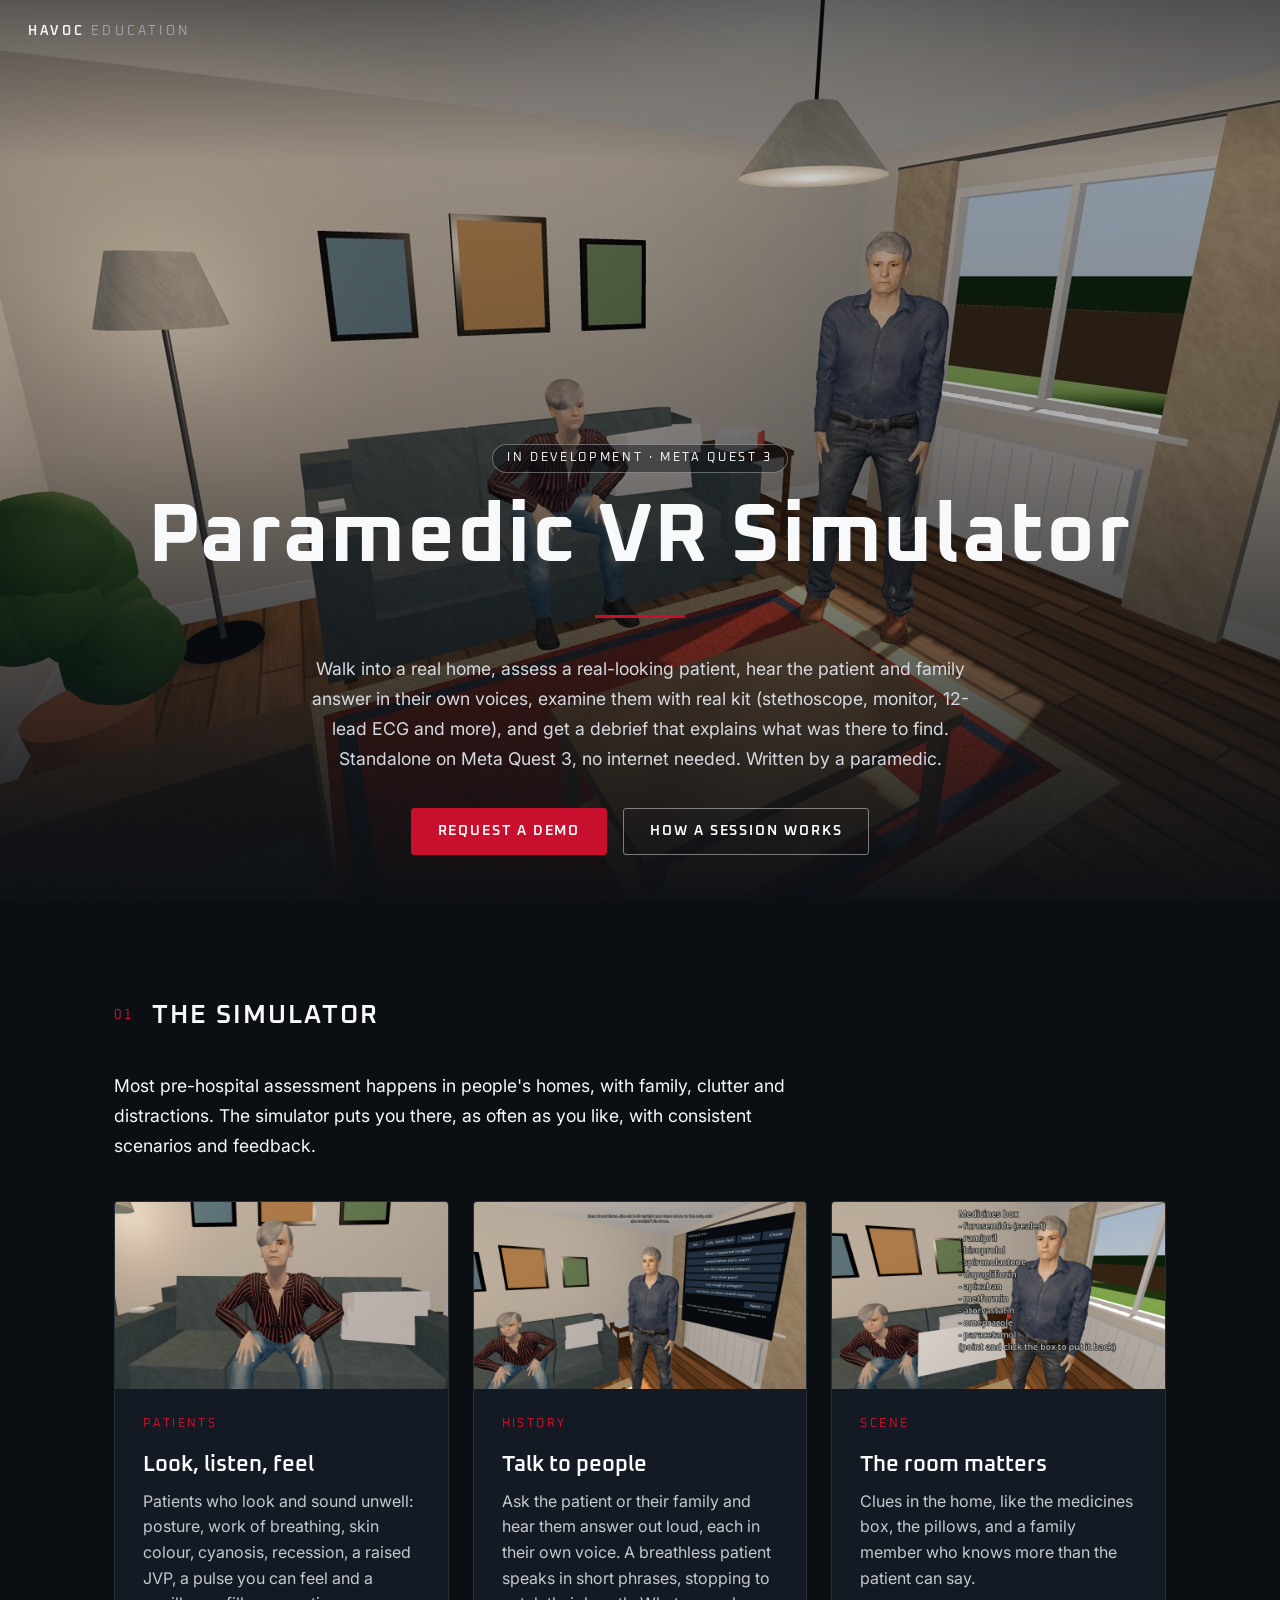
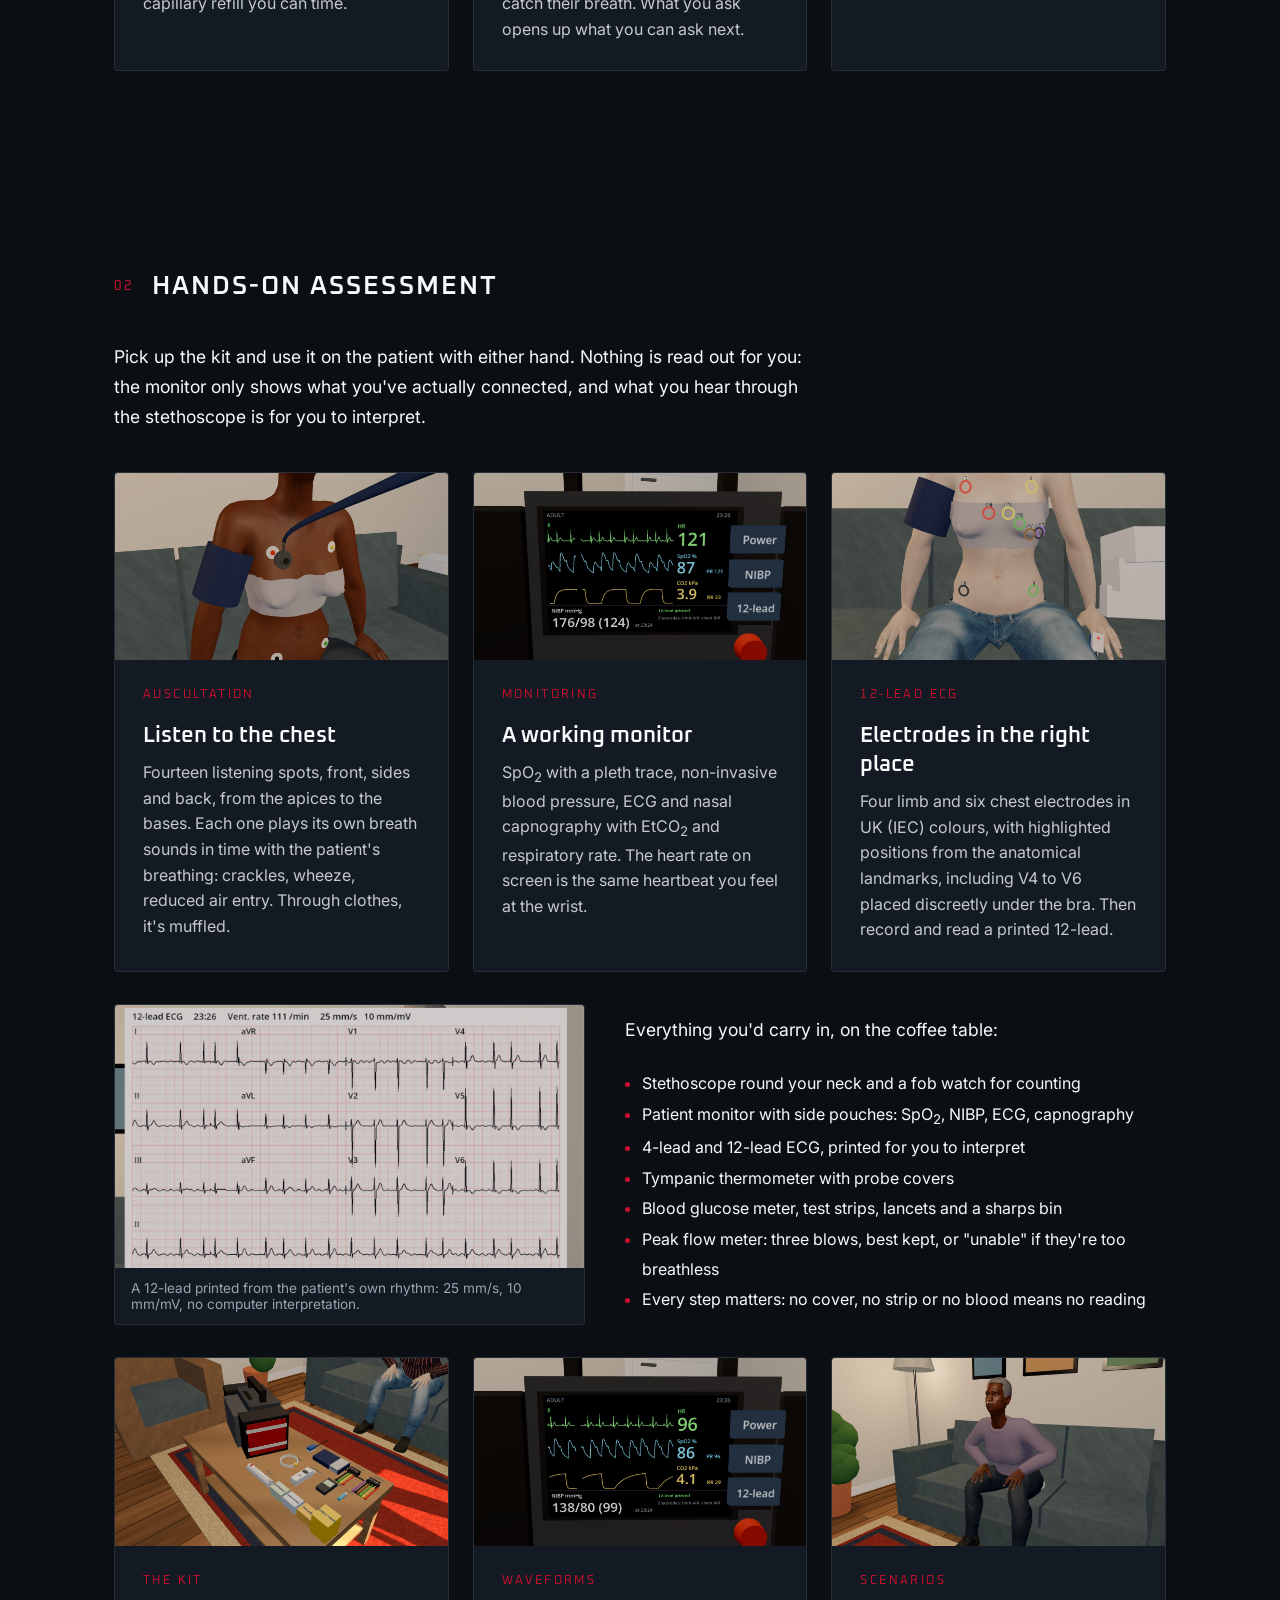
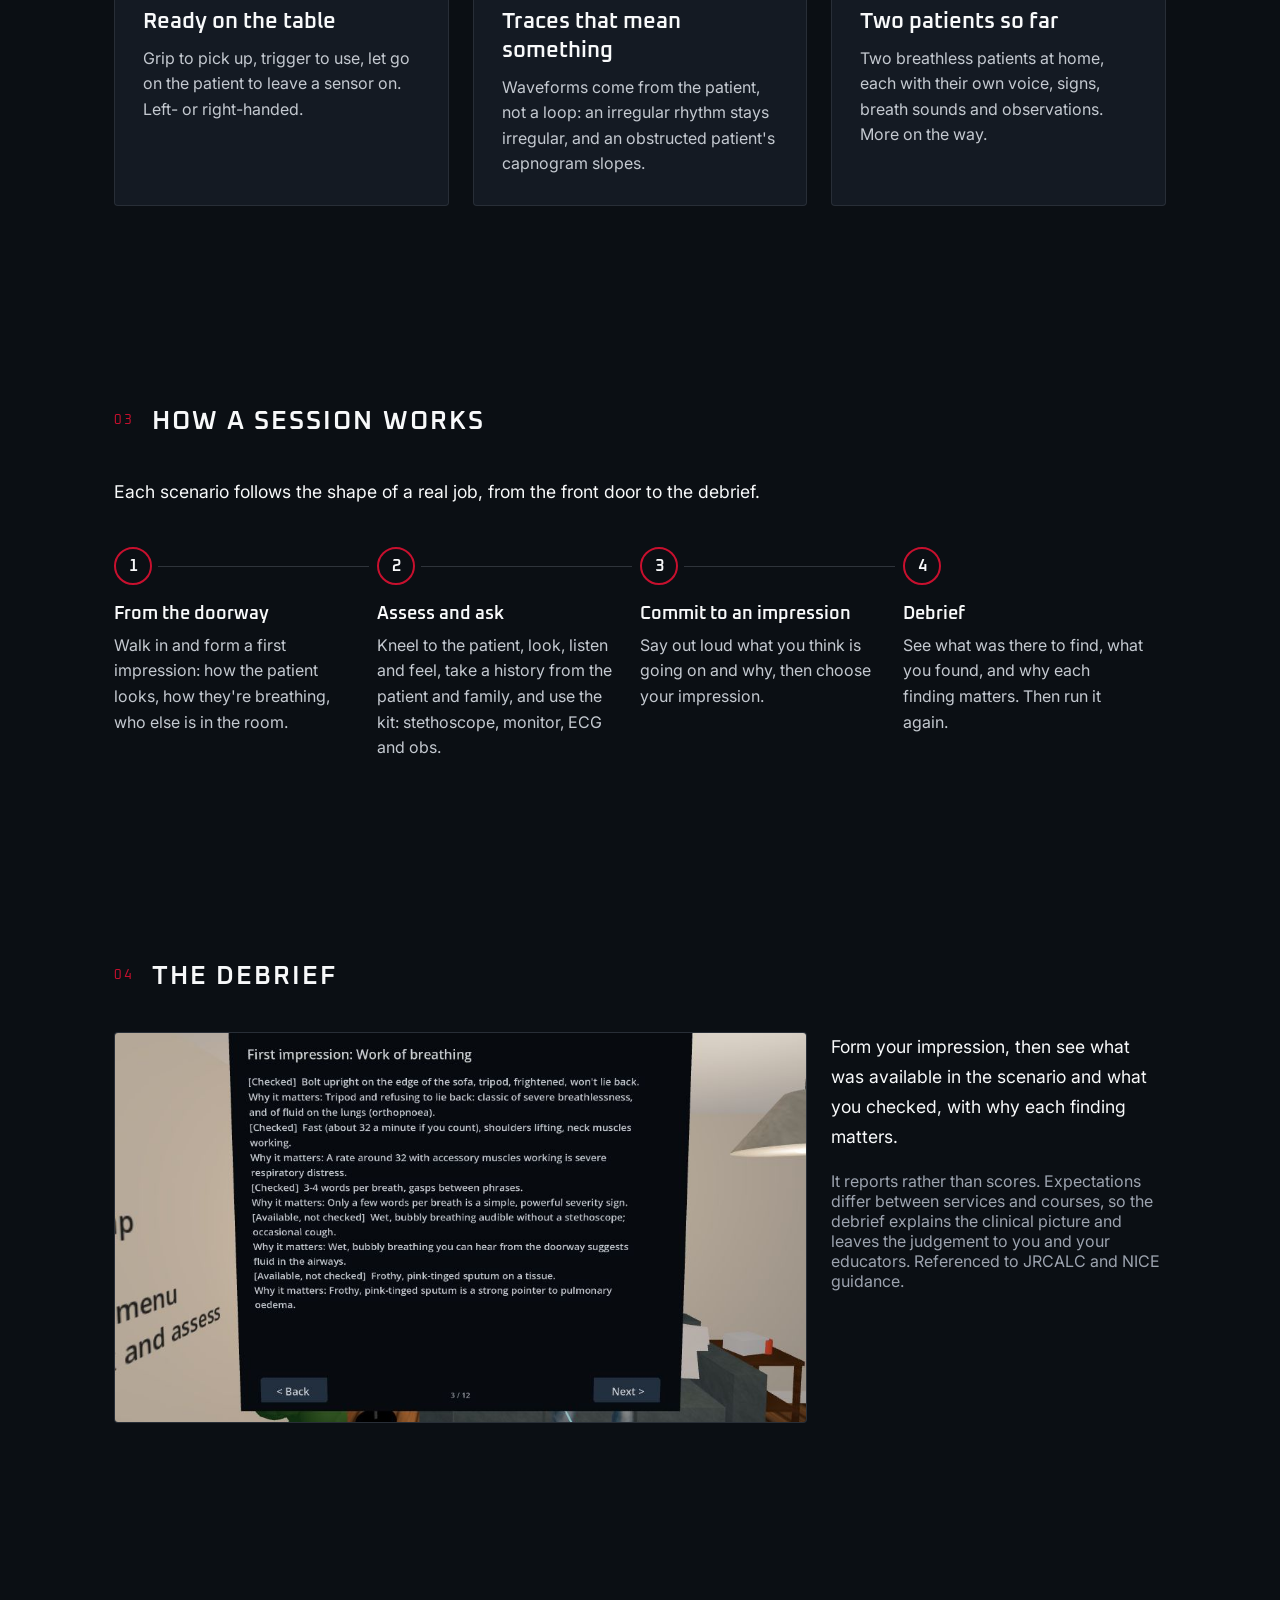
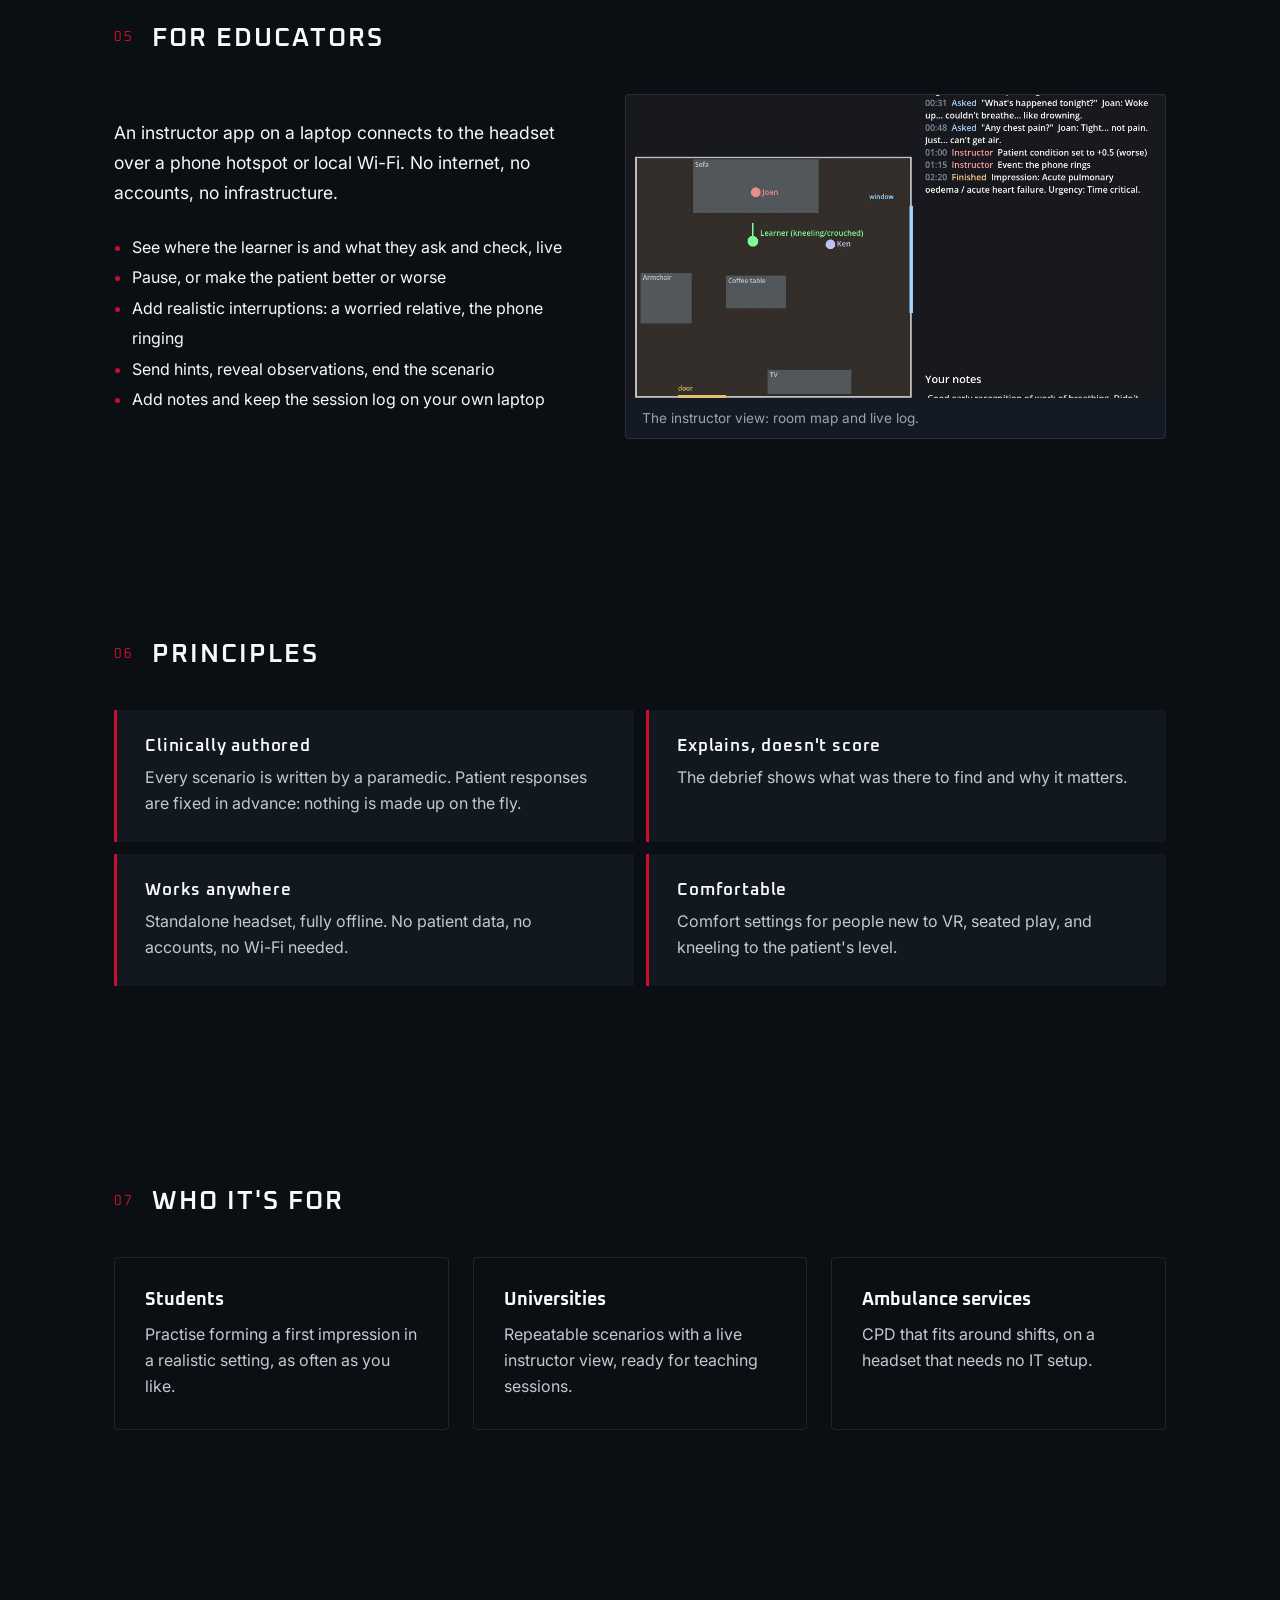
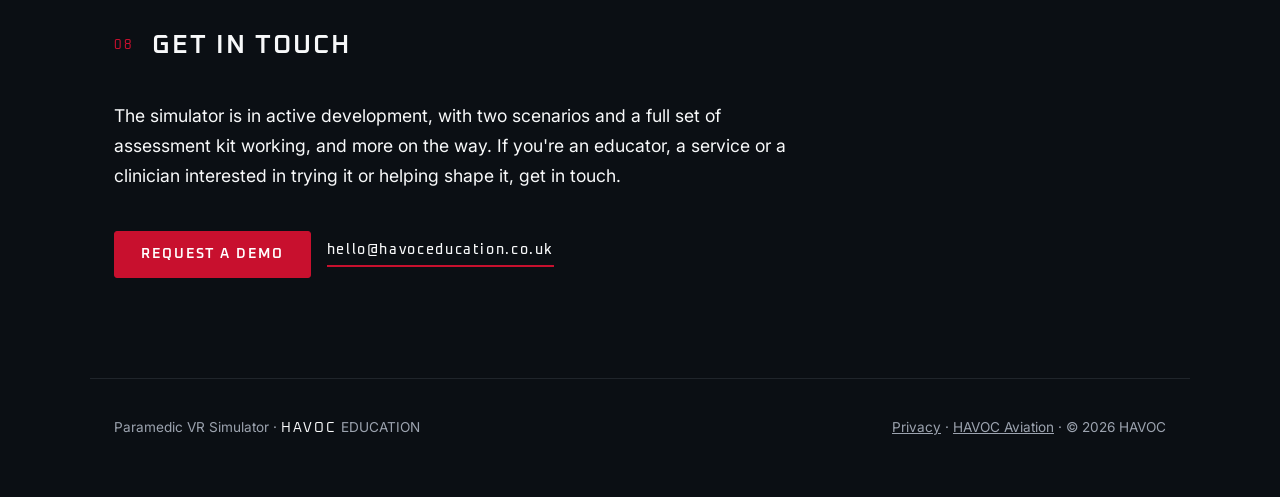
==== commit 4cc2d96c: "Hands-on assessment: stethoscope, monitor, ECG placement and 12-lead, kit list, second scenario; scr" ====
--- a/index.html
+++ b/index.html
@@ -29,7 +29,8 @@
             <div class="accent-line"></div>
             <p class="intro">
                 Walk into a real home, assess a real-looking patient,
-                hear the patient and family answer in their own voices, and get a debrief that explains what was there to find.
+                hear the patient and family answer in their own voices, examine them with real kit
+                (stethoscope, monitor, 12-lead ECG and more), and get a debrief that explains what was there to find.
                 Standalone on Meta Quest 3, no internet needed. Written by a paramedic.
             </p>
             <div class="hero-actions">
@@ -55,8 +56,9 @@
                 <div class="card-content">
                     <div class="card-number">PATIENTS</div>
                     <h3>Look, listen, feel</h3>
-                    <p>Patients who look and sound unwell: posture, work of breathing and breath
-                        sounds built from the physiology, louder as you get closer.</p>
+                    <p>Patients who look and sound unwell: posture, work of breathing, skin colour,
+                        cyanosis, recession, a raised JVP, a pulse you can feel and a capillary
+                        refill you can time.</p>
                 </div>
             </article>
             <article class="card">
@@ -81,9 +83,101 @@
         </div>
     </section>
 
+
+    <section class="section" id="kit">
+        <div class="section-header">
+            <span class="section-label">02</span>
+            <h2>HANDS-ON ASSESSMENT</h2>
+        </div>
+        <p class="lead">
+            Pick up the kit and use it on the patient with either hand. Nothing is read out for
+            you: the monitor only shows what you've actually connected, and what you hear
+            through the stethoscope is for you to interpret.
+        </p>
+        <div class="card-grid">
+            <article class="card">
+                <img src="images/stethoscope.jpg" alt="A stethoscope chest piece held on the bare upper chest of a patient, with ECG electrodes and a blood pressure cuff in place" loading="lazy">
+                <div class="card-content">
+                    <div class="card-number">AUSCULTATION</div>
+                    <h3>Listen to the chest</h3>
+                    <p>Fourteen listening spots, front, sides and back, from the apices to the
+                        bases. Each one plays its own breath sounds in time with the patient's
+                        breathing: crackles, wheeze, reduced air entry. Through clothes, it's muffled.</p>
+                </div>
+            </article>
+            <article class="card">
+                <img src="images/monitor.jpg" alt="The simulator's patient monitor showing an ECG trace, pulse oximetry waveform, capnography waveform and a blood pressure reading" loading="lazy">
+                <div class="card-content">
+                    <div class="card-number">MONITORING</div>
+                    <h3>A working monitor</h3>
+                    <p>SpO<sub>2</sub> with a pleth trace, non-invasive blood pressure, ECG and
+                        nasal capnography with EtCO<sub>2</sub> and respiratory rate. The heart
+                        rate on screen is the same heartbeat you feel at the wrist.</p>
+                </div>
+            </article>
+            <article class="card">
+                <img src="images/ecg-placement.jpg" alt="Coloured target rings on a patient's chest showing where each ECG electrode goes" loading="lazy">
+                <div class="card-content">
+                    <div class="card-number">12-LEAD ECG</div>
+                    <h3>Electrodes in the right place</h3>
+                    <p>Four limb and six chest electrodes in UK (IEC) colours, with highlighted
+                        positions from the anatomical landmarks, including V4 to V6 placed
+                        discreetly under the bra. Then record and read a printed 12-lead.</p>
+                </div>
+            </article>
+        </div>
+        <div class="edu-grid" style="margin-top: 32px;">
+            <figure class="card shot">
+                <img src="images/ecg-12lead.jpg" alt="A printed 12-lead ECG in standard 3 by 4 layout with a rhythm strip" loading="lazy">
+                <figcaption>A 12-lead printed from the patient's own rhythm: 25 mm/s, 10 mm/mV, no computer interpretation.</figcaption>
+            </figure>
+            <div>
+                <p class="lead" style="margin-bottom: 24px;">Everything you'd carry in, on the coffee table:</p>
+                <ul class="ticks">
+                    <li>Stethoscope round your neck and a fob watch for counting</li>
+                    <li>Patient monitor with side pouches: SpO<sub>2</sub>, NIBP, ECG, capnography</li>
+                    <li>4-lead and 12-lead ECG, printed for you to interpret</li>
+                    <li>Tympanic thermometer with probe covers</li>
+                    <li>Blood glucose meter, test strips, lancets and a sharps bin</li>
+                    <li>Peak flow meter: three blows, best kept, or "unable" if they're too breathless</li>
+                    <li>Every step matters: no cover, no strip or no blood means no reading</li>
+                </ul>
+            </div>
+        </div>
+        <div class="card-grid" style="margin-top: 32px;">
+            <article class="card">
+                <img src="images/kit.jpg" alt="The monitor and assessment kit laid out on a coffee table in the living room, with the patient on the sofa" loading="lazy">
+                <div class="card-content">
+                    <div class="card-number">THE KIT</div>
+                    <h3>Ready on the table</h3>
+                    <p>Grip to pick up, trigger to use, let go on the patient to leave a
+                        sensor on. Left- or right-handed.</p>
+                </div>
+            </article>
+            <article class="card">
+                <img src="images/monitor-capnography.jpg" alt="The monitor for a second patient showing a sloped obstructive capnography waveform" loading="lazy">
+                <div class="card-content">
+                    <div class="card-number">WAVEFORMS</div>
+                    <h3>Traces that mean something</h3>
+                    <p>Waveforms come from the patient, not a loop: an irregular rhythm stays
+                        irregular, and an obstructed patient's capnogram slopes.</p>
+                </div>
+            </article>
+            <article class="card">
+                <img src="images/patient-second.jpg" alt="An elderly woman sitting forward on a sofa, breathless" loading="lazy">
+                <div class="card-content">
+                    <div class="card-number">SCENARIOS</div>
+                    <h3>Two patients so far</h3>
+                    <p>Two breathless patients at home, each with their own voice, signs,
+                        breath sounds and observations. More on the way.</p>
+                </div>
+            </article>
+        </div>
+    </section>
+
     <section class="section" id="session">
         <div class="section-header">
-            <span class="section-label">02</span>
+            <span class="section-label">03</span>
             <h2>HOW A SESSION WORKS</h2>
         </div>
         <p class="lead">
@@ -99,8 +193,8 @@
             <li>
                 <span class="step-n">2</span>
                 <h3>Assess and ask</h3>
-                <p>Kneel to the patient, look, listen and feel, and take a history from the
-                    patient and family.</p>
+                <p>Kneel to the patient, look, listen and feel, take a history from the
+                    patient and family, and use the kit: stethoscope, monitor, ECG and obs.</p>
             </li>
             <li>
                 <span class="step-n">3</span>
@@ -119,7 +213,7 @@
 
     <section class="section" id="debrief">
         <div class="section-header">
-            <span class="section-label">03</span>
+            <span class="section-label">04</span>
             <h2>THE DEBRIEF</h2>
         </div>
         <div class="card-grid">
@@ -142,7 +236,7 @@
 
     <section class="section" id="educators">
         <div class="section-header">
-            <span class="section-label">04</span>
+            <span class="section-label">05</span>
             <h2>FOR EDUCATORS</h2>
         </div>
         <div class="edu-grid">
@@ -168,7 +262,7 @@
 
     <section class="section" id="principles">
         <div class="section-header">
-            <span class="section-label">05</span>
+            <span class="section-label">06</span>
             <h2>PRINCIPLES</h2>
         </div>
         <div class="principles">
@@ -194,7 +288,7 @@
 
     <section class="section" id="who">
         <div class="section-header">
-            <span class="section-label">06</span>
+            <span class="section-label">07</span>
             <h2>WHO IT'S FOR</h2>
         </div>
         <div class="audience-grid">
@@ -215,11 +309,11 @@
 
     <section class="section" id="contact">
         <div class="section-header">
-            <span class="section-label">07</span>
+            <span class="section-label">08</span>
             <h2>GET IN TOUCH</h2>
         </div>
         <p class="lead">
-            The simulator is in active development, with one scenario working and more on the way.
+            The simulator is in active development, with two scenarios and a full set of assessment kit working, and more on the way.
             If you're an educator, a service or a clinician interested in trying it or helping shape it,
             get in touch.
         </p>
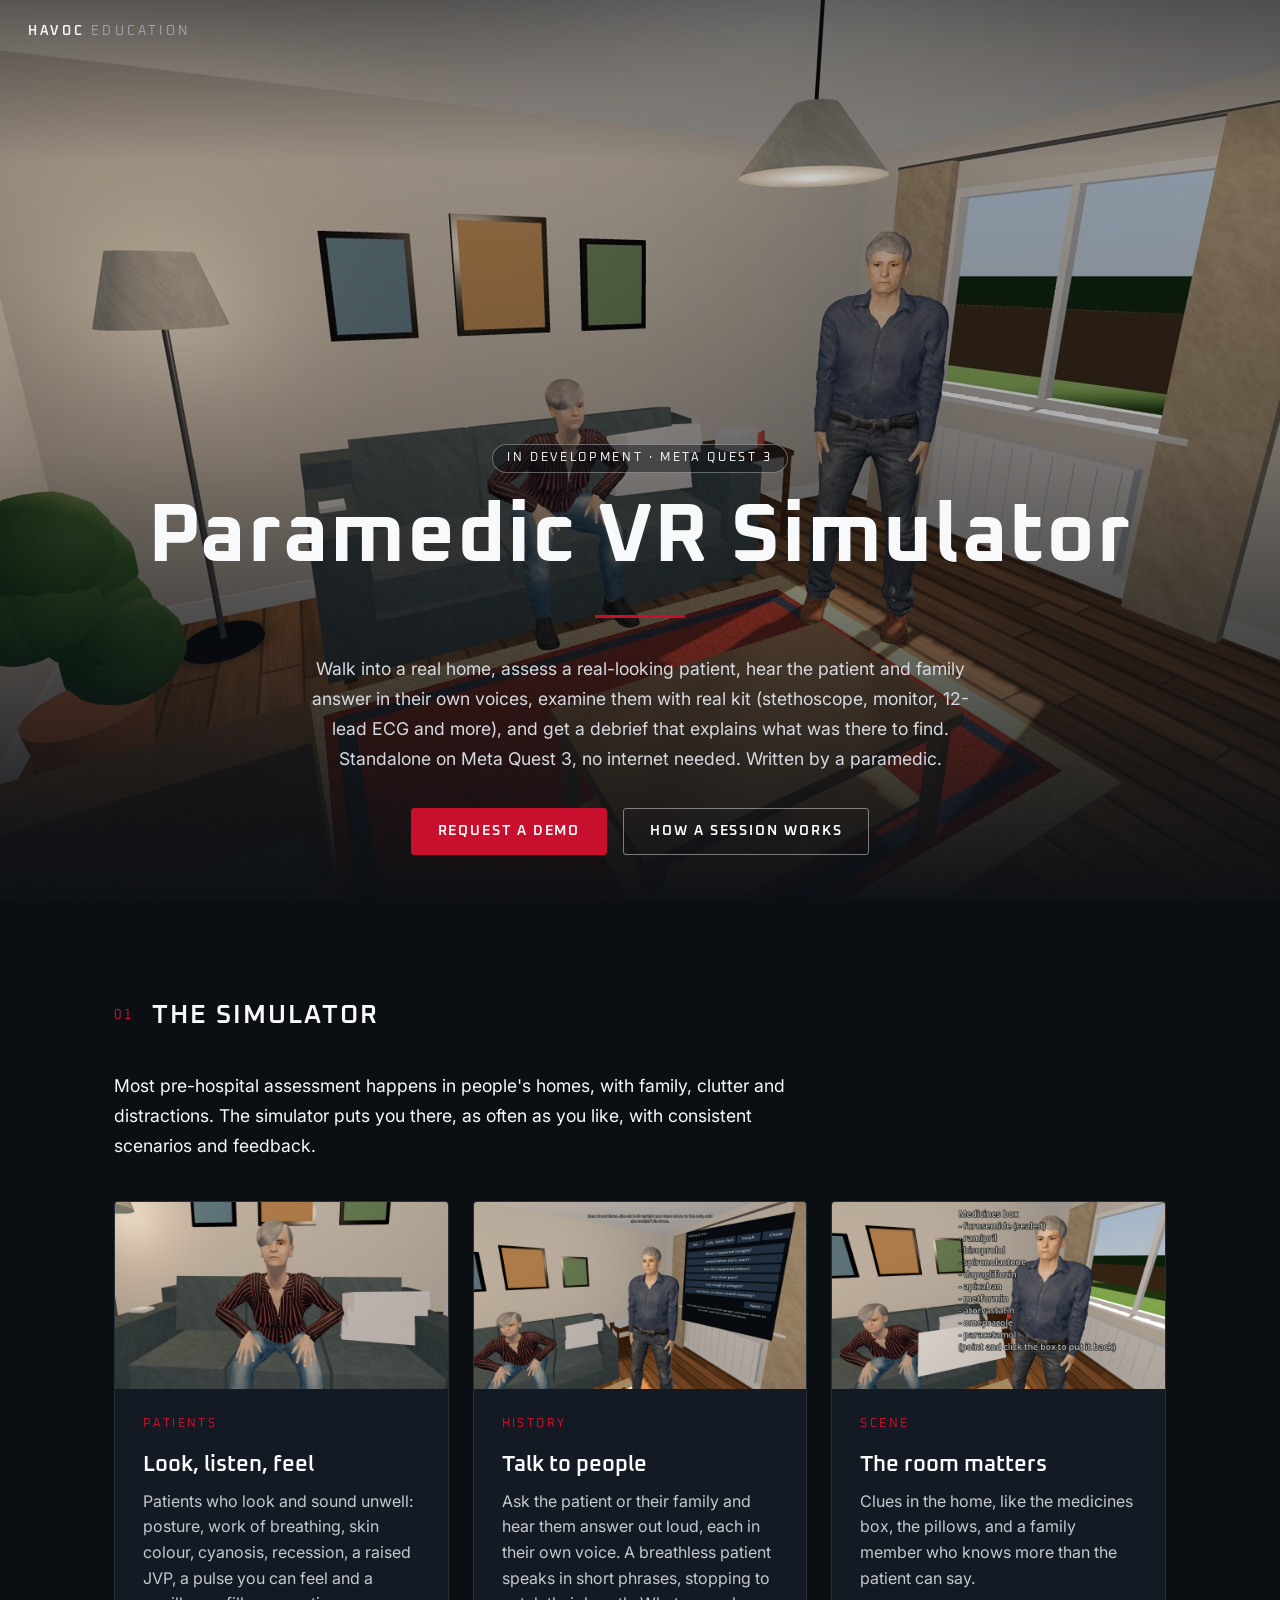
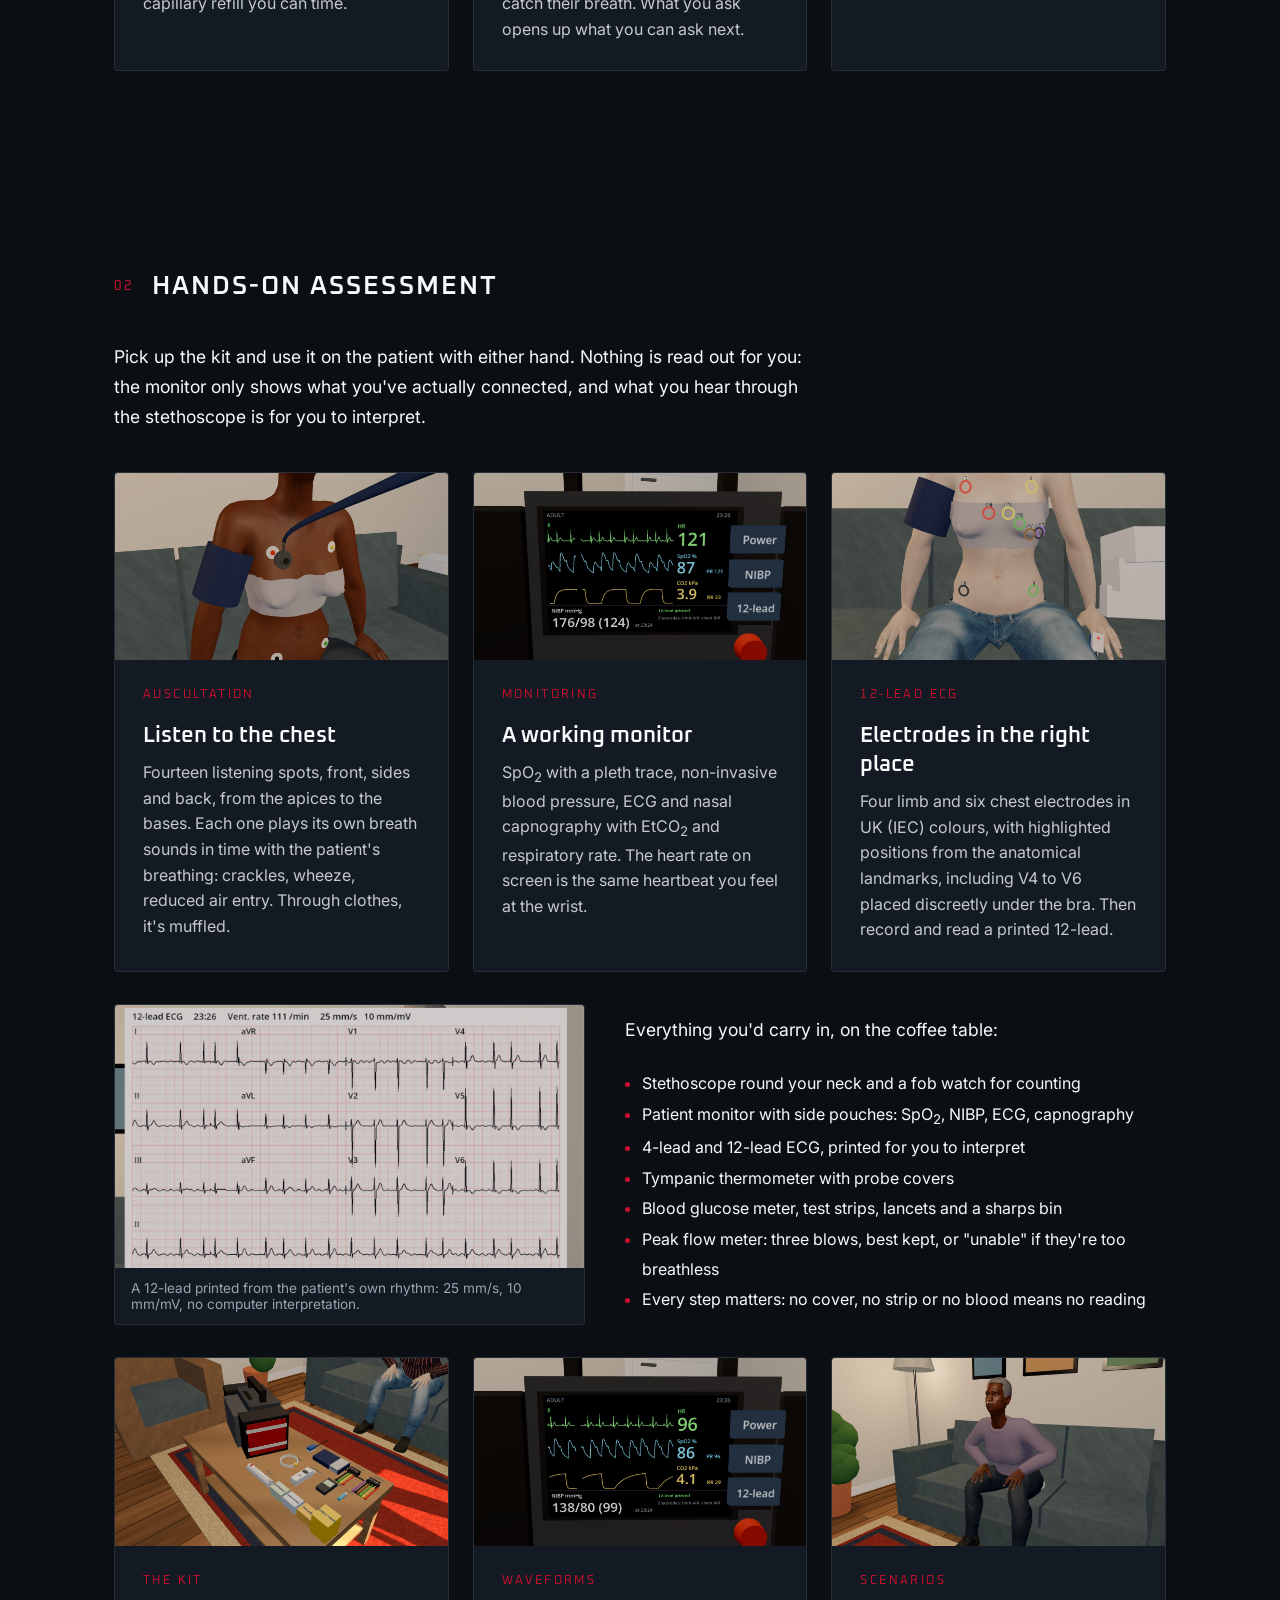
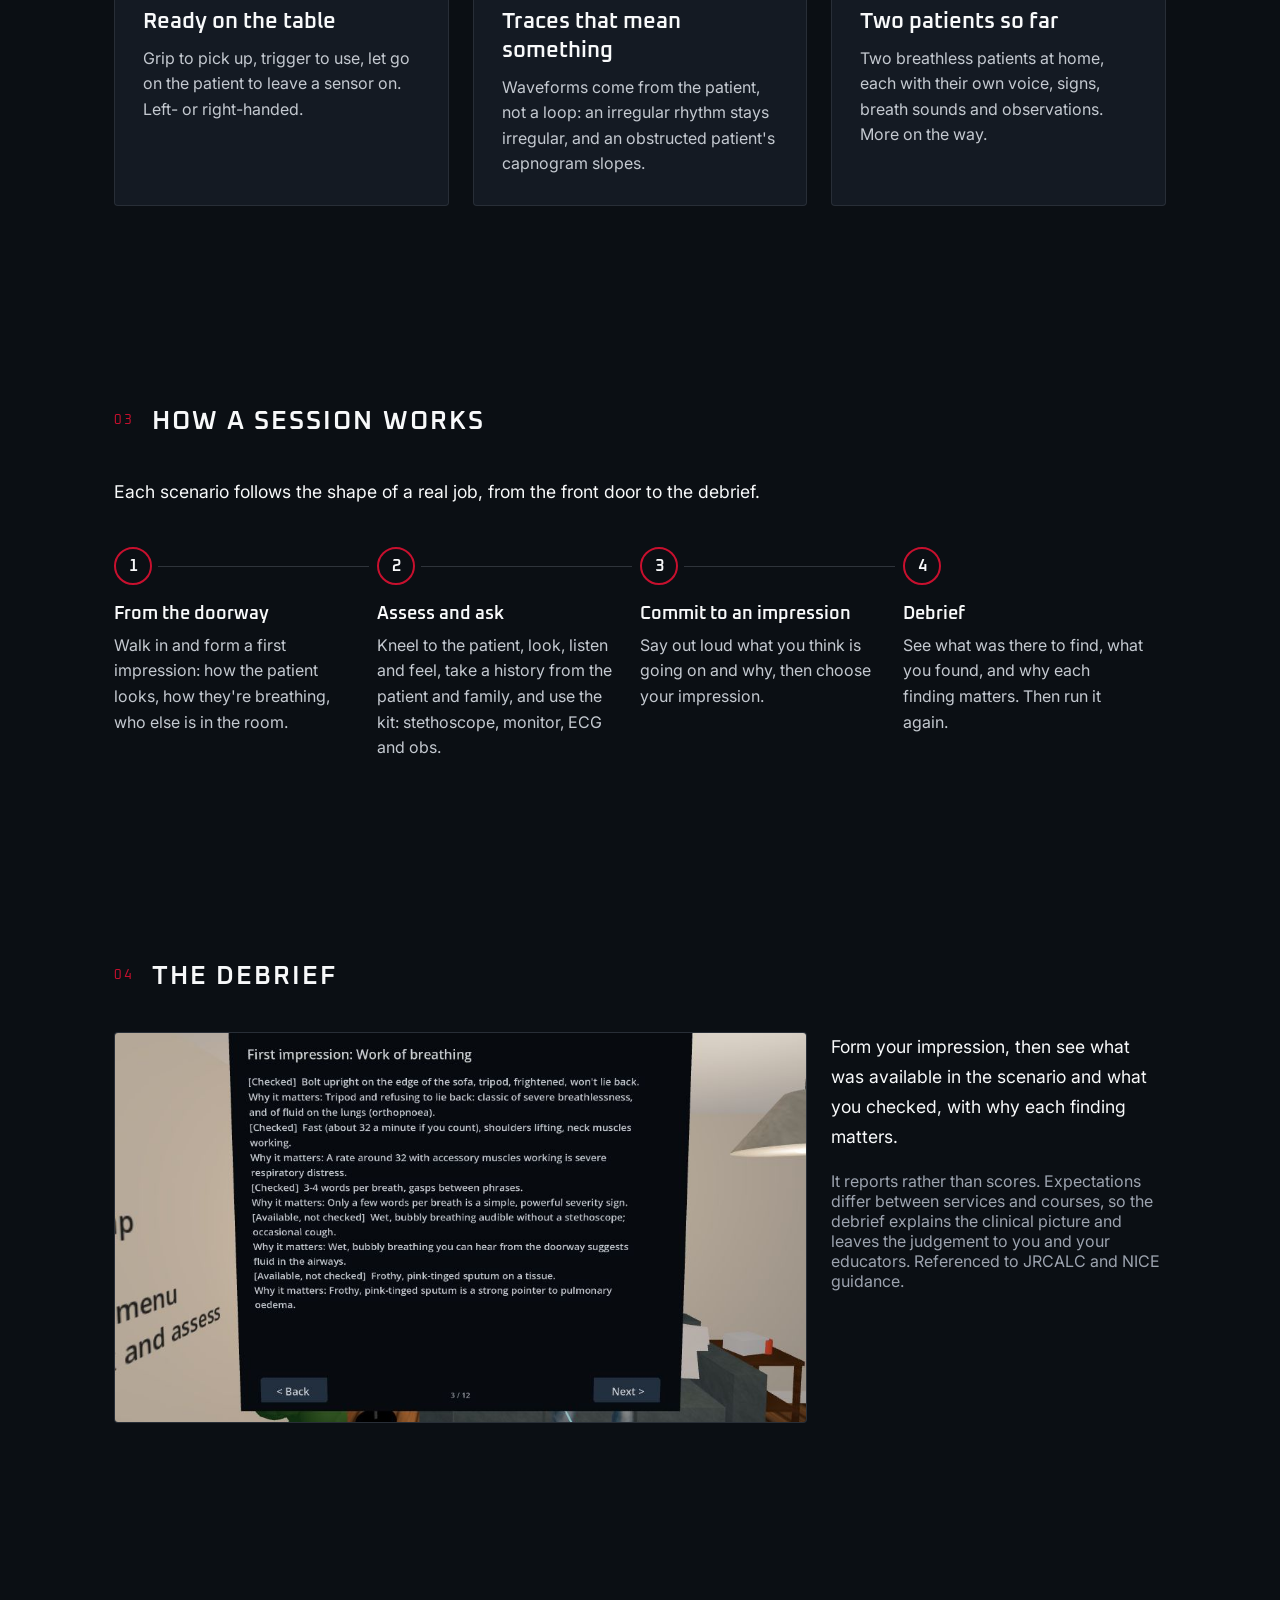
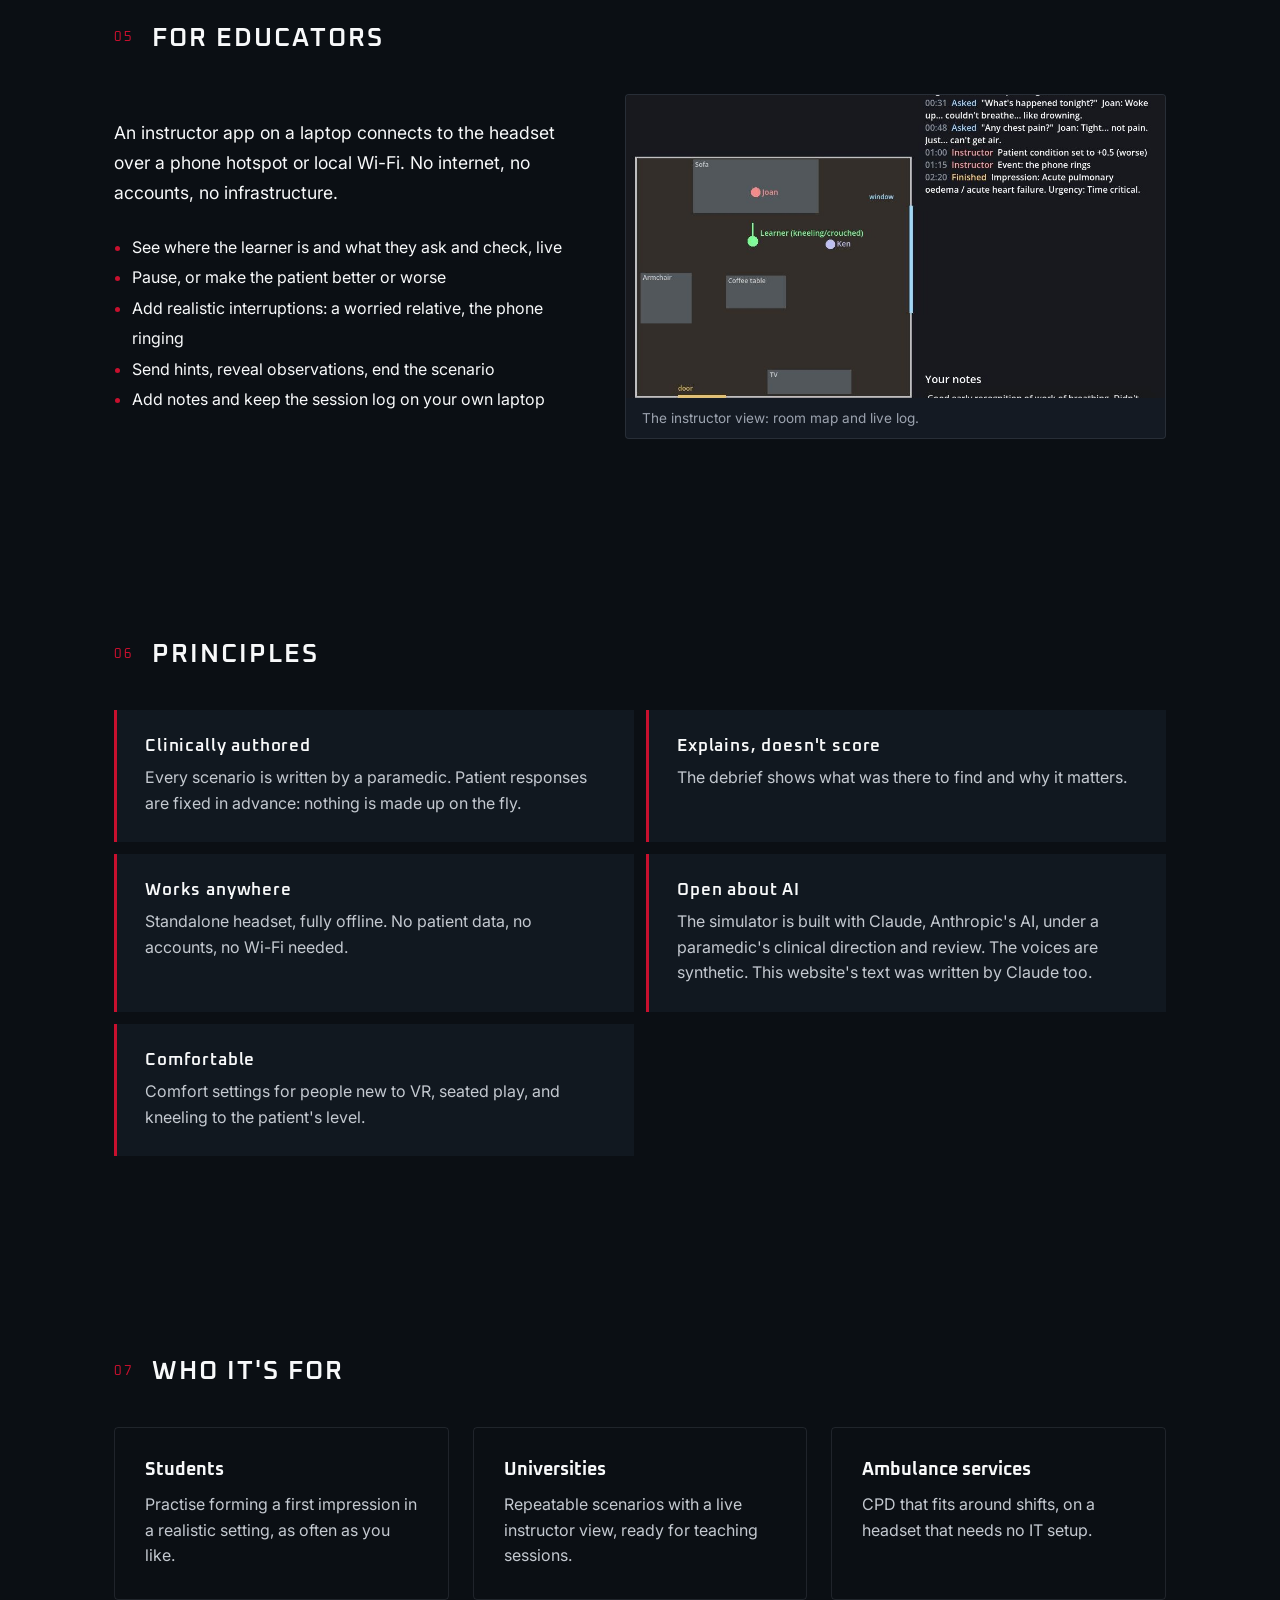
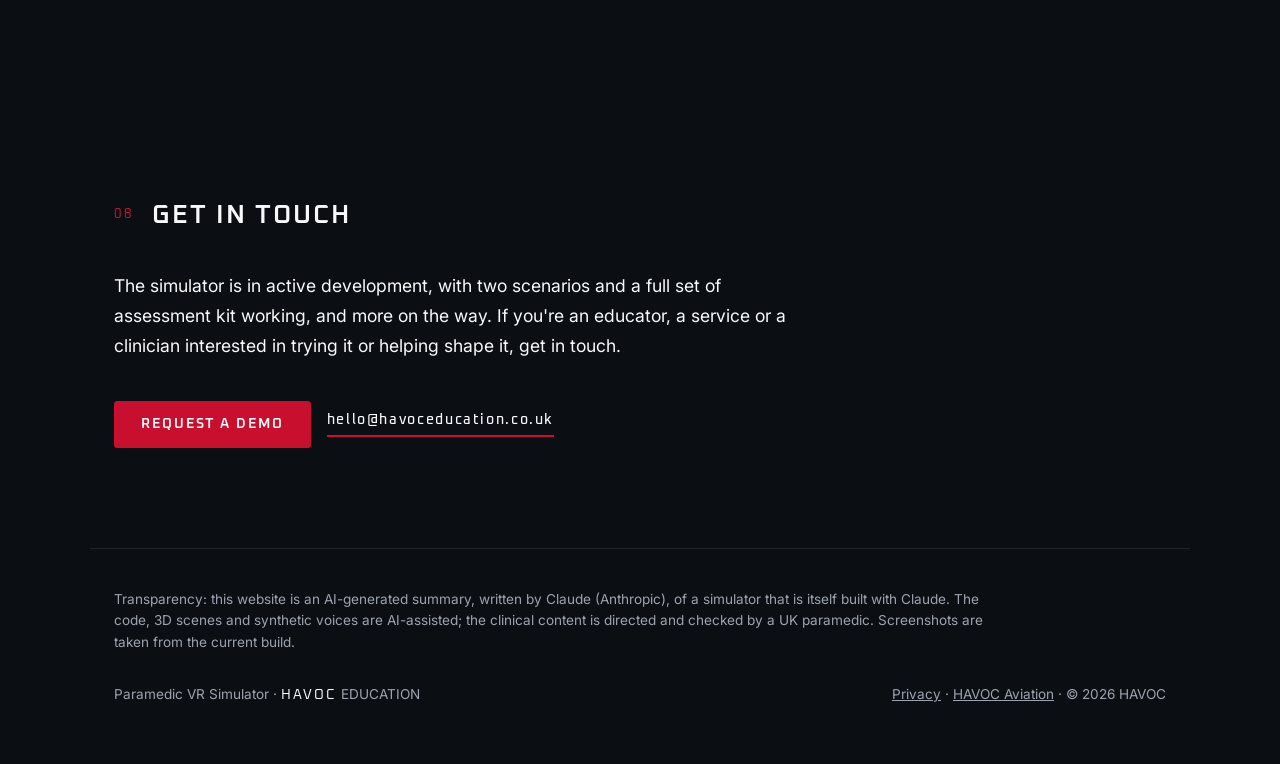
==== commit 367e3754: "AI transparency: principle card and footer note (site written by Claude; simulator built with Claude" ====
--- a/index.html
+++ b/index.html
@@ -280,6 +280,12 @@
                 <p>Standalone headset, fully offline. No patient data, no accounts, no Wi-Fi needed.</p>
             </div>
             <div class="principle">
+                <h3>Open about AI</h3>
+                <p>The simulator is built with Claude, Anthropic's AI, under a paramedic's
+                    clinical direction and review. The voices are synthetic. This website's
+                    text was written by Claude too.</p>
+            </div>
+            <div class="principle">
                 <h3>Comfortable</h3>
                 <p>Comfort settings for people new to VR, seated play, and kneeling to the patient's level.</p>
             </div>
@@ -326,6 +332,9 @@
 </main>
 
 <footer>
+    <p class="ai-note">Transparency: this website is an AI-generated summary, written by Claude (Anthropic), of a
+        simulator that is itself built with Claude. The code, 3D scenes and synthetic voices are AI-assisted; the clinical
+        content is directed and checked by a UK paramedic. Screenshots are taken from the current build.</p>
     <div>Paramedic VR Simulator · <span class="brand">HAVOC</span> EDUCATION</div>
     <div><a href="privacy.html">Privacy</a> · <a href="https://flyhavoc.com">HAVOC Aviation</a> · © 2026 HAVOC</div>
 </footer>
--- a/style.css
+++ b/style.css
@@ -184,3 +184,6 @@
     .steps li::before { display: none; }
     .section { padding: 70px 20px; }
 }
+
+/* AI transparency note */
+.ai-note { flex-basis: 100%; max-width: 900px; margin: 0 0 16px; font-size: 0.85rem; line-height: 1.6; color: #9CA3AF; }
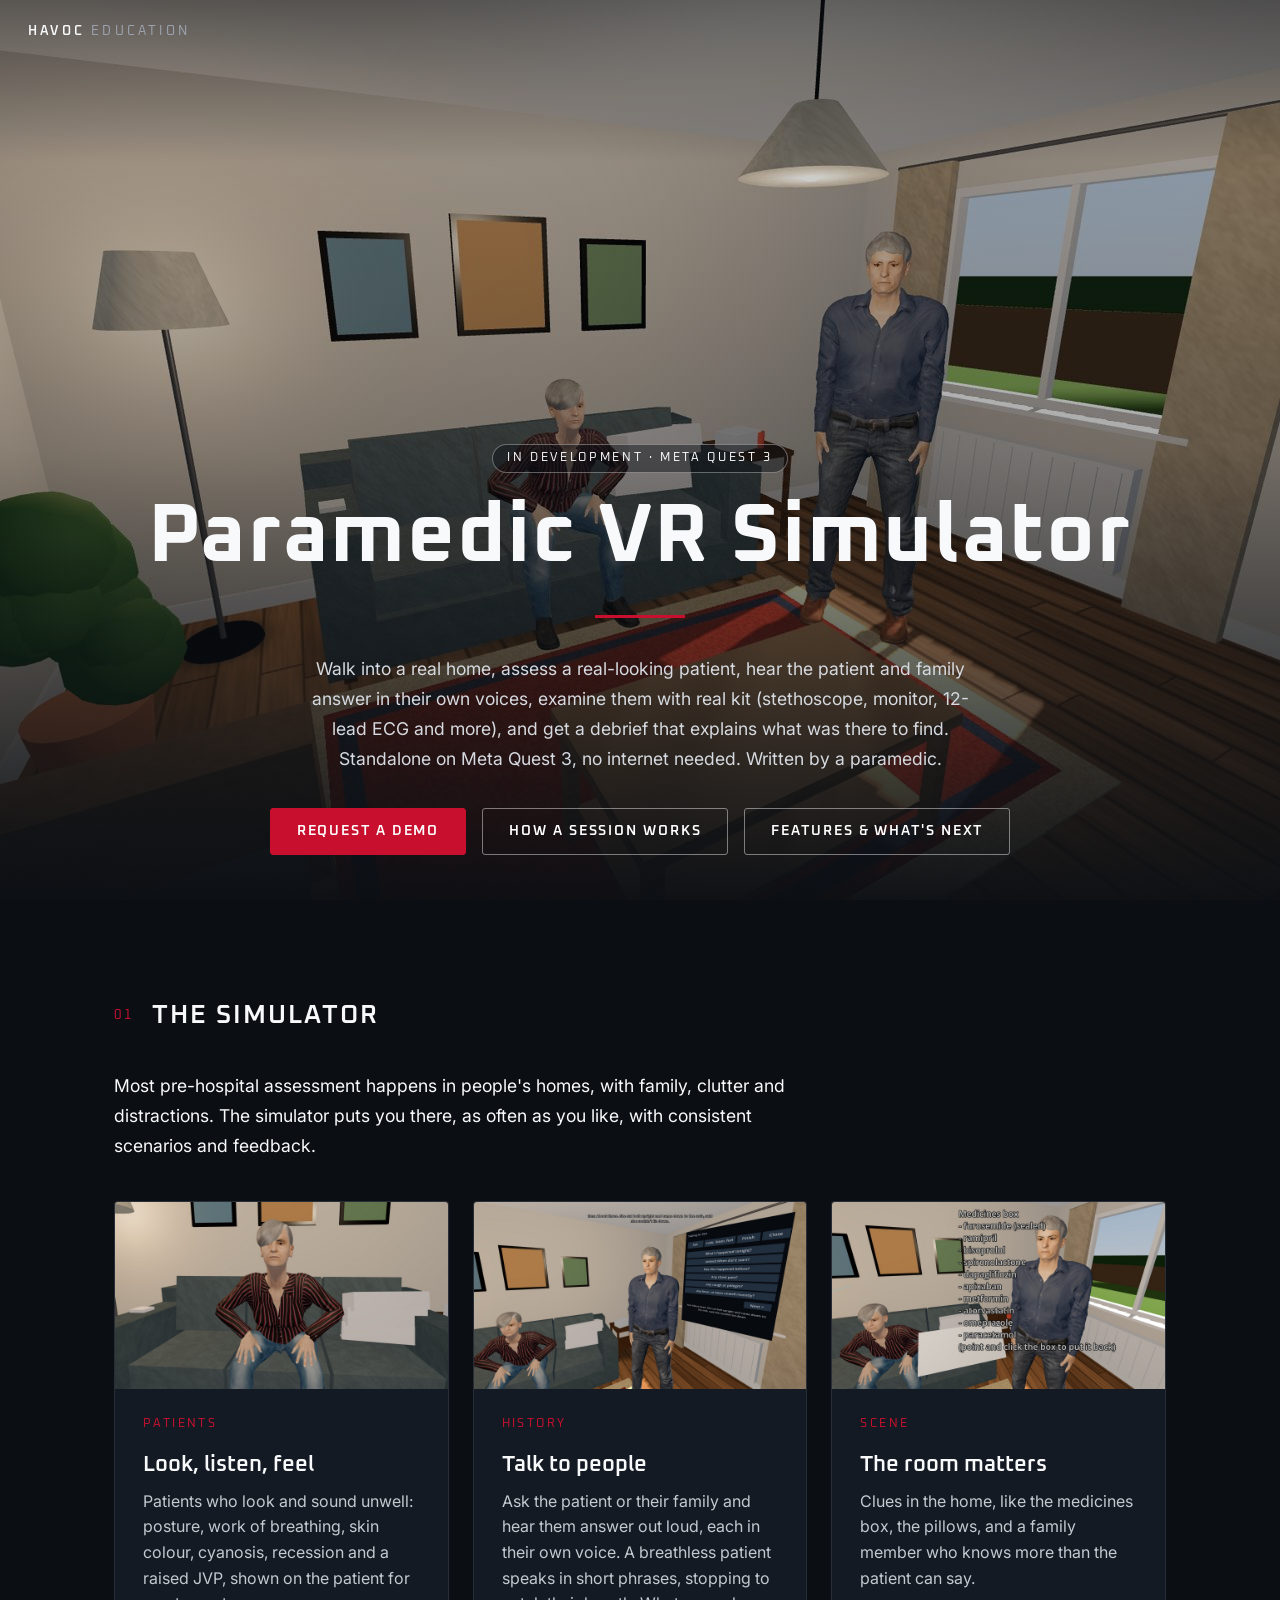
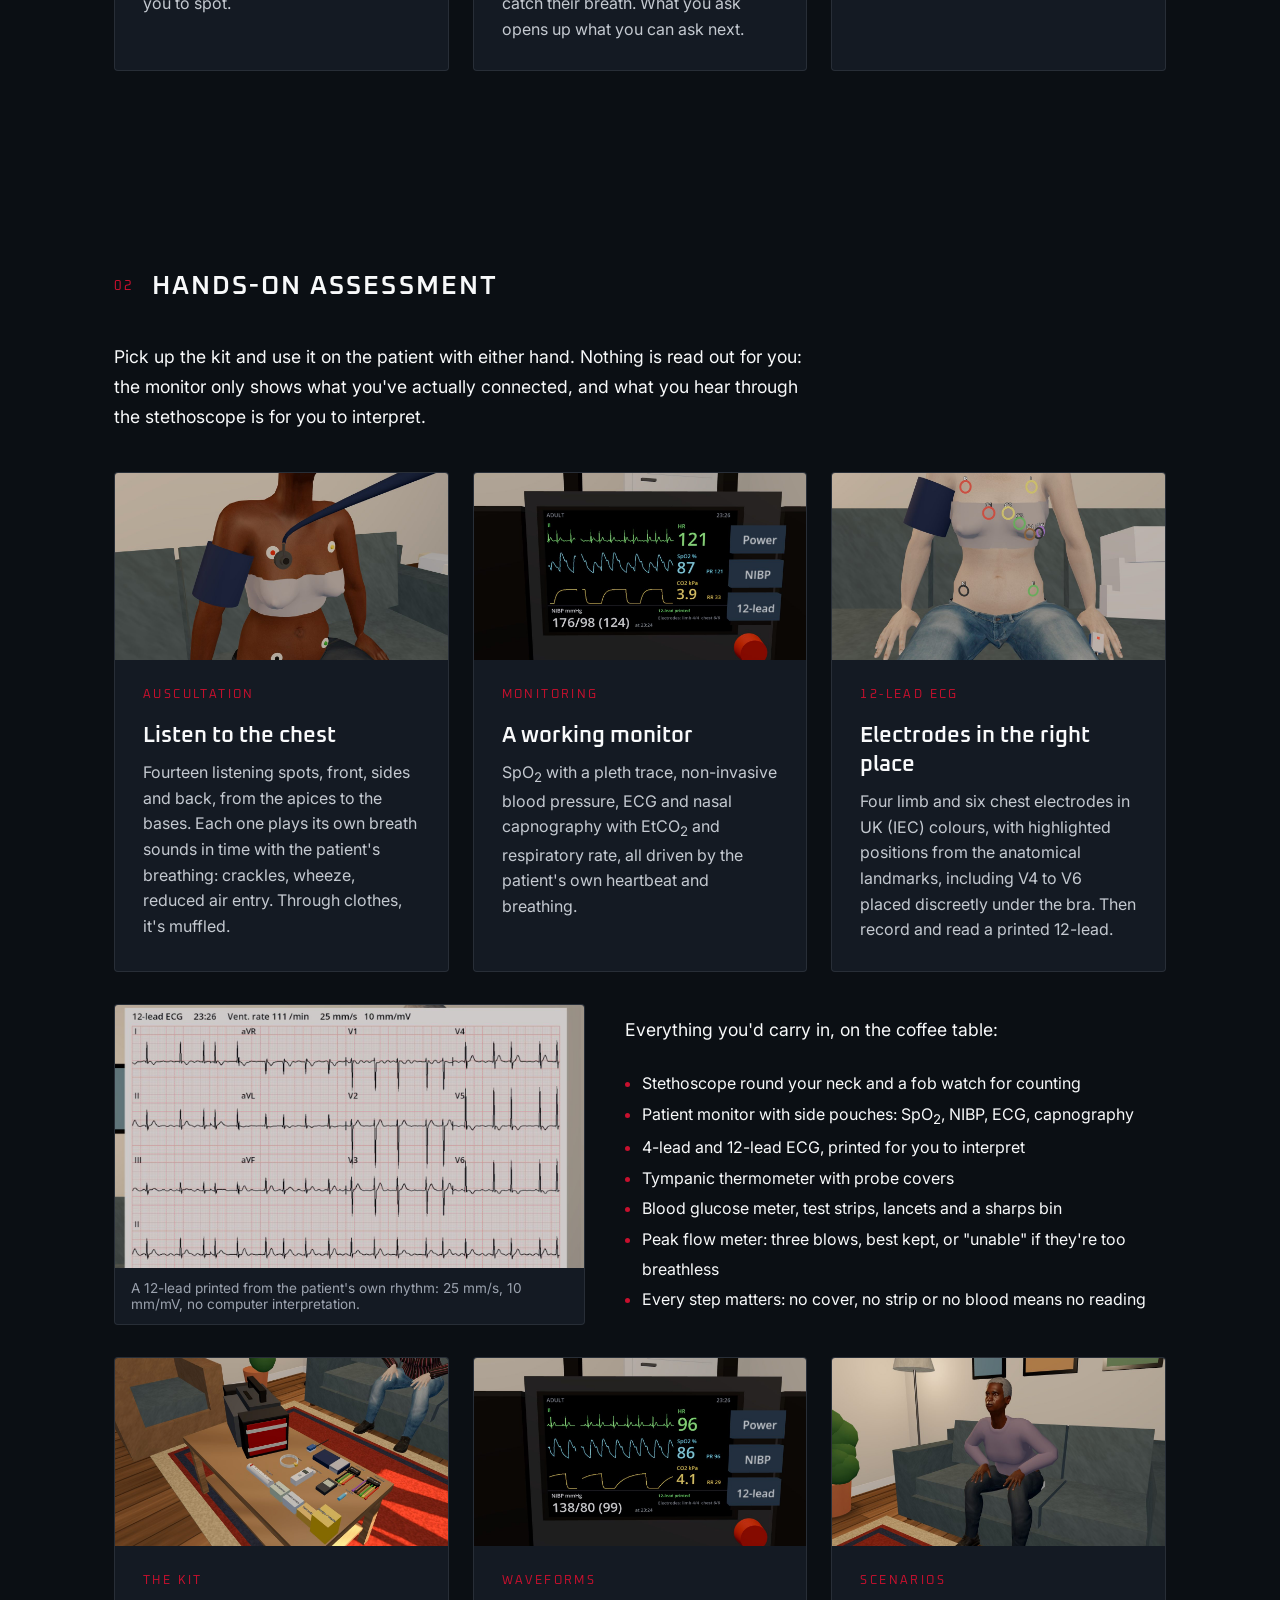
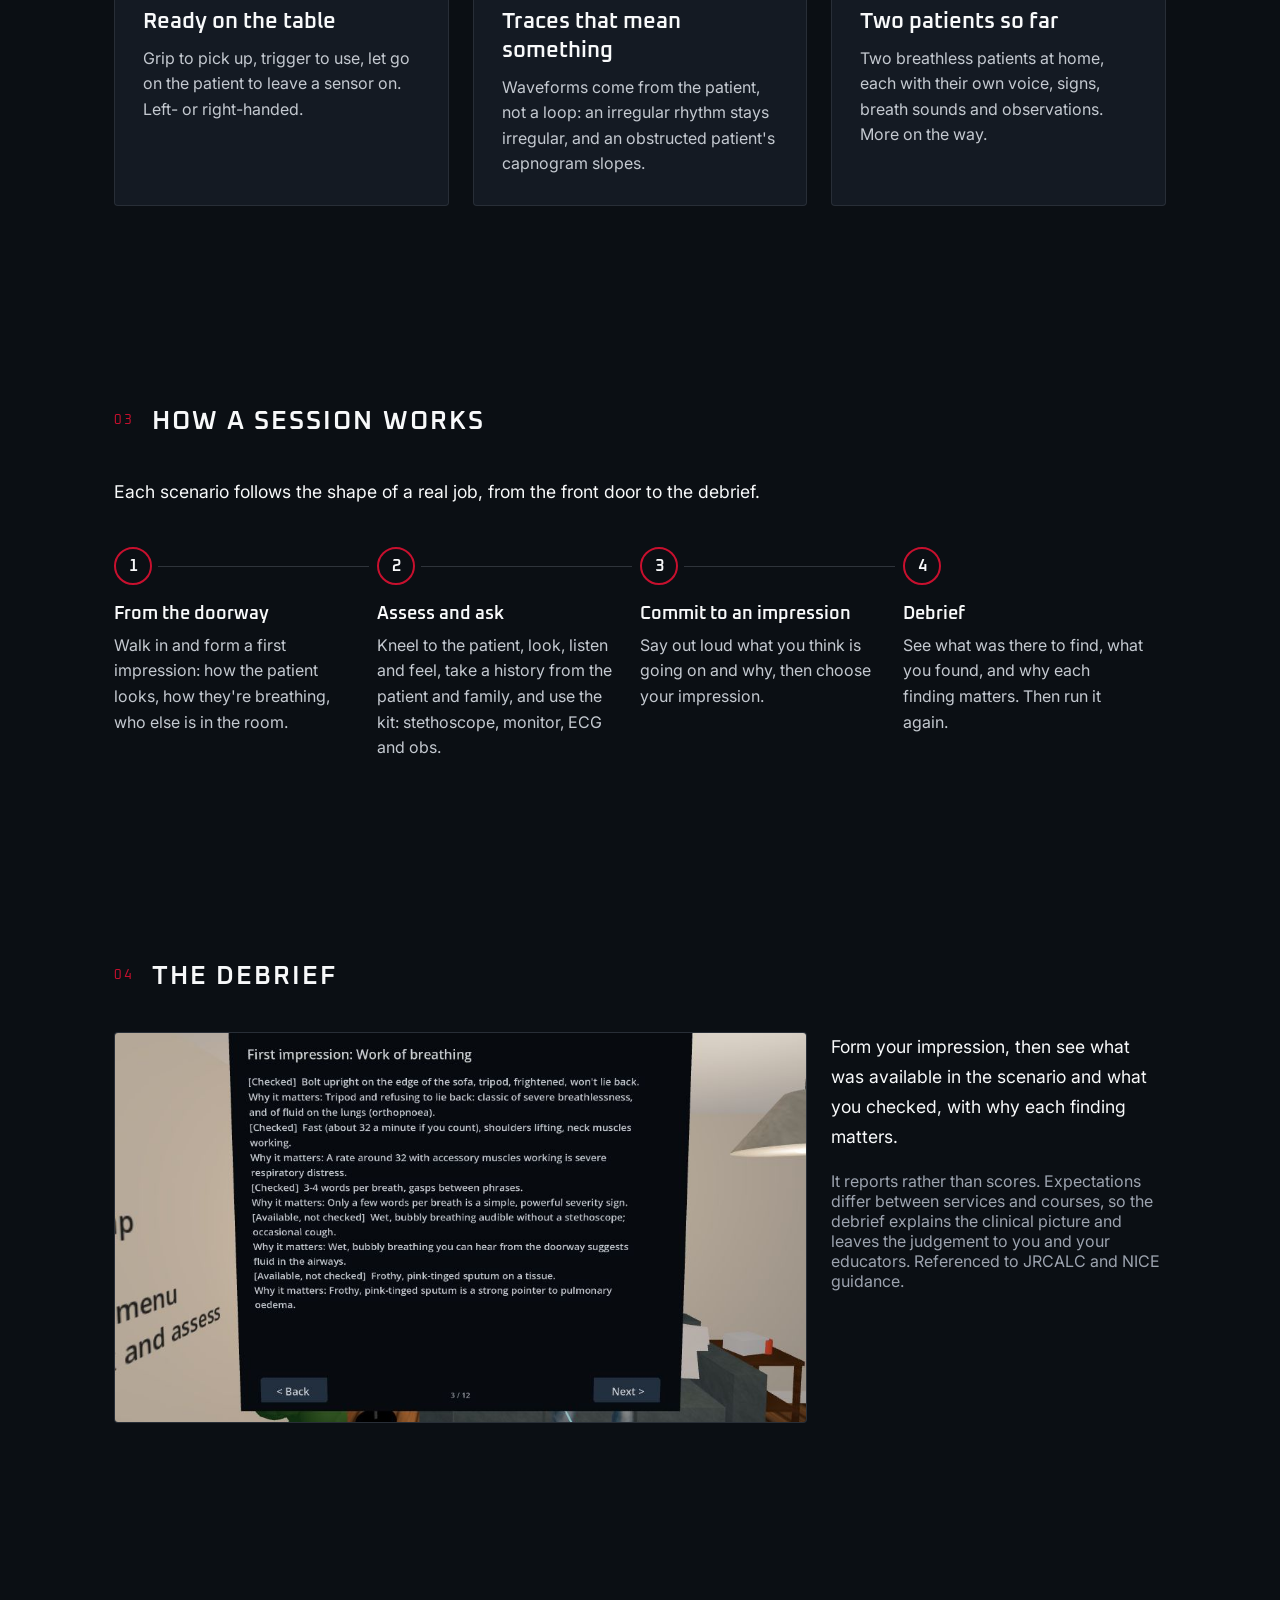
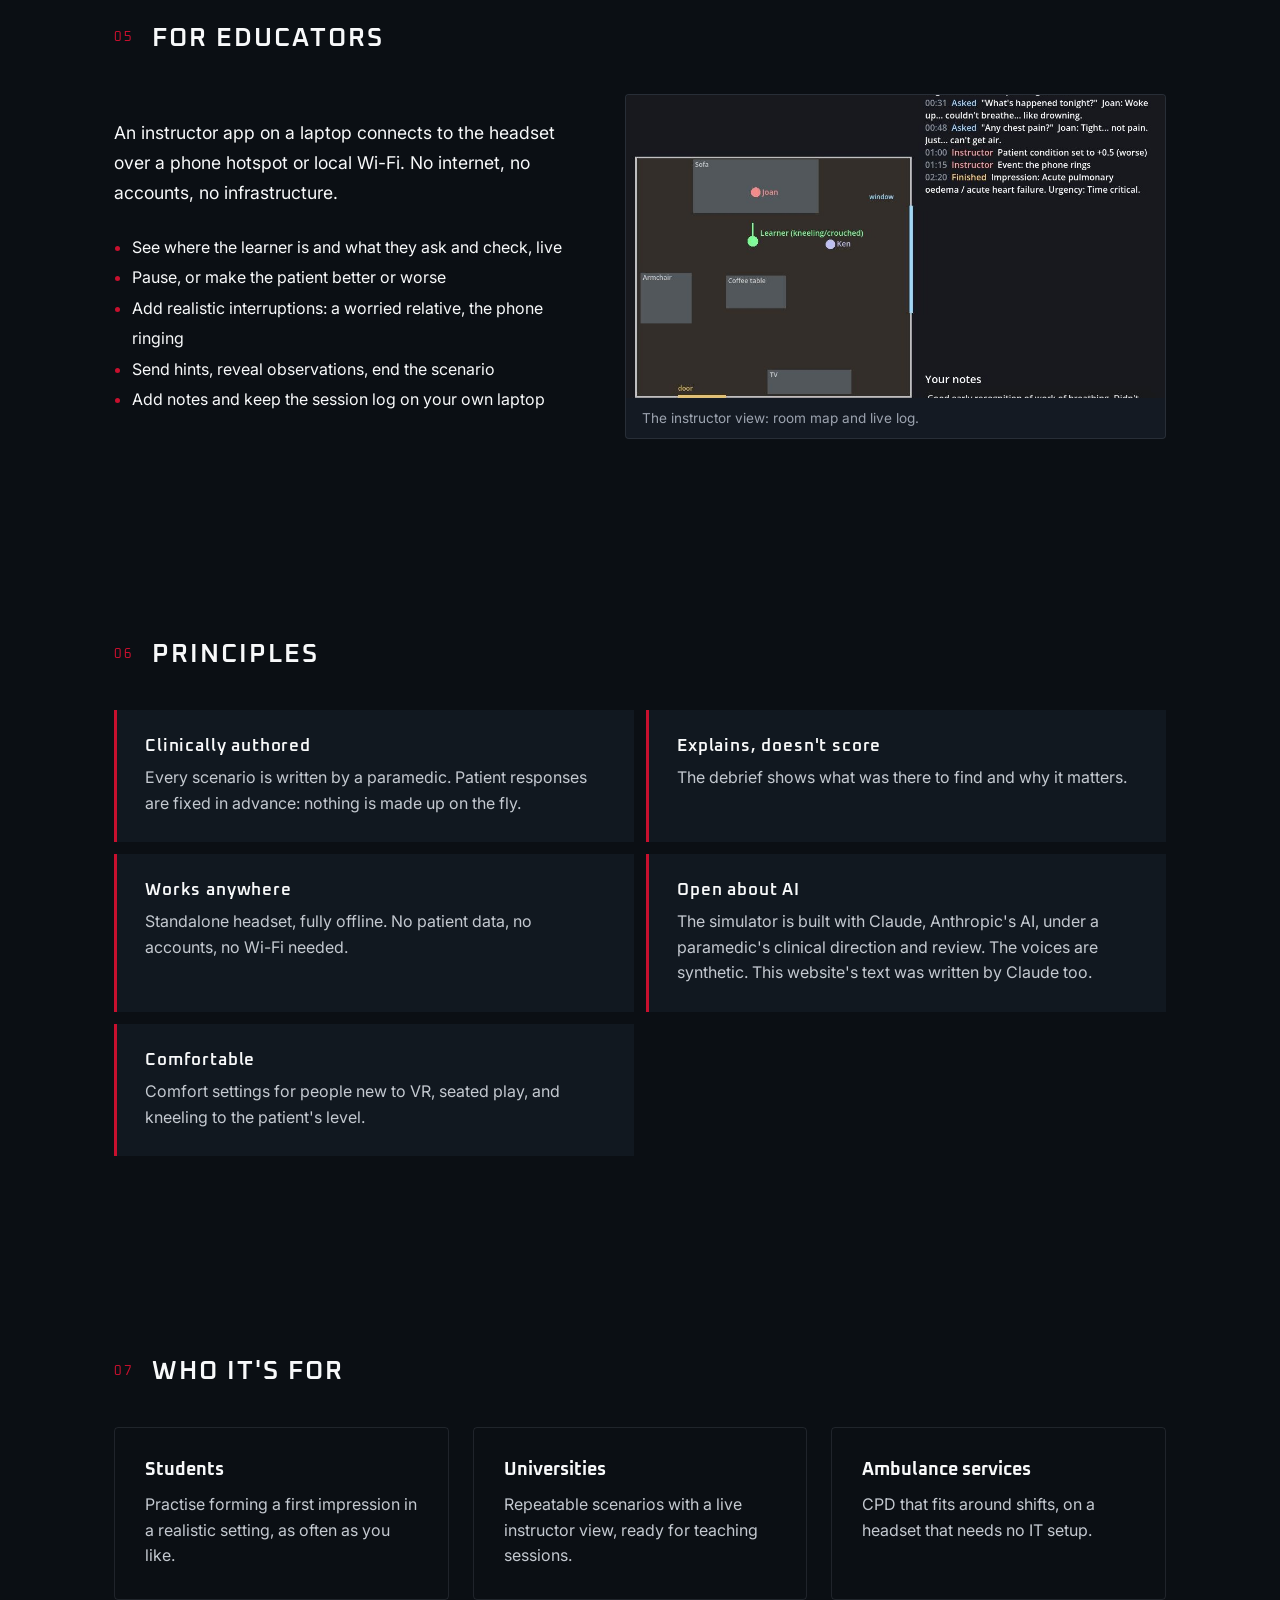
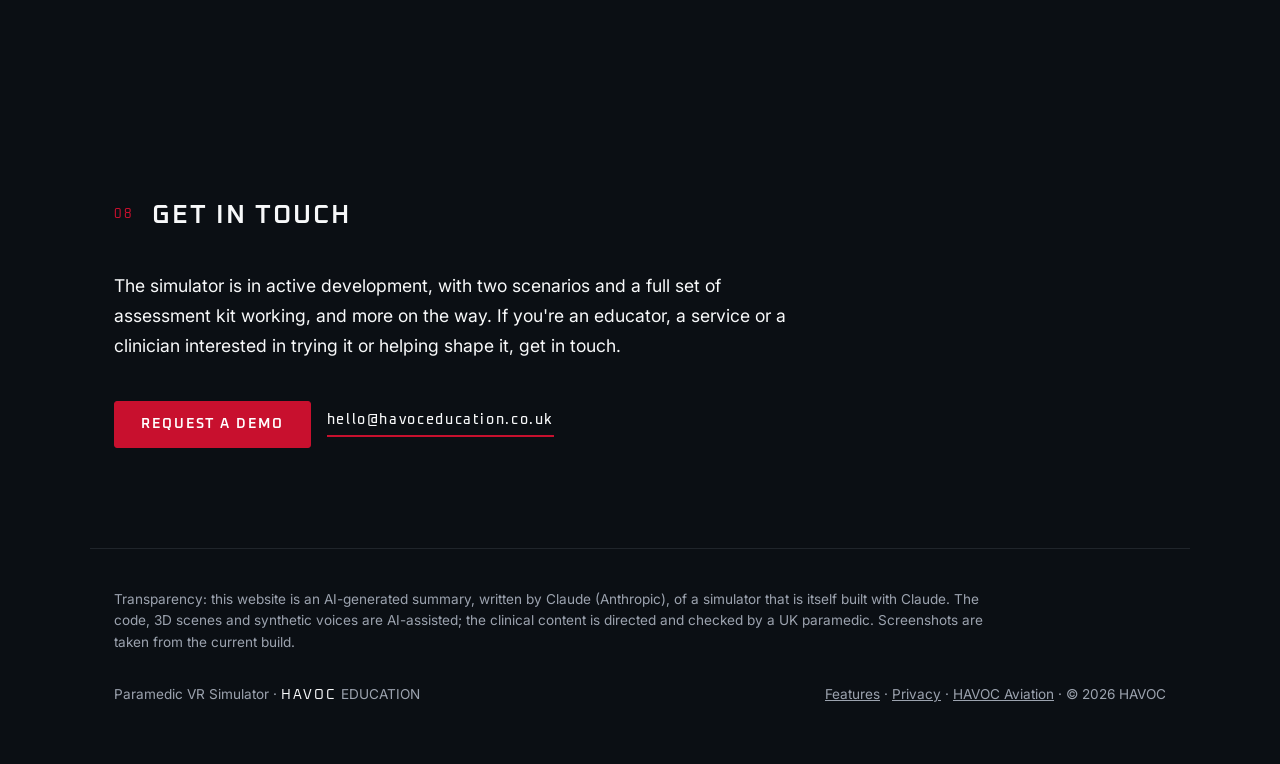
==== commit 8bbe9241: "Features and what's next page; remove the pulse-feel claim from the home page Co-Authored-By: Claude" ====
--- a/index.html
+++ b/index.html
@@ -36,6 +36,7 @@
             <div class="hero-actions">
                 <a class="btn" href="mailto:hello@havoceducation.co.uk?subject=Paramedic%20VR%20Simulator%20demo">REQUEST A DEMO</a>
                 <a class="btn btn-ghost" href="#session">HOW A SESSION WORKS</a>
+                <a class="btn btn-ghost" href="features.html">FEATURES &amp; WHAT'S NEXT</a>
             </div>
         </div>
     </header>
@@ -57,8 +58,7 @@
                     <div class="card-number">PATIENTS</div>
                     <h3>Look, listen, feel</h3>
                     <p>Patients who look and sound unwell: posture, work of breathing, skin colour,
-                        cyanosis, recession, a raised JVP, a pulse you can feel and a capillary
-                        refill you can time.</p>
+                        cyanosis, recession and a raised JVP, shown on the patient for you to spot.</p>
                 </div>
             </article>
             <article class="card">
@@ -111,8 +111,8 @@
                     <div class="card-number">MONITORING</div>
                     <h3>A working monitor</h3>
                     <p>SpO<sub>2</sub> with a pleth trace, non-invasive blood pressure, ECG and
-                        nasal capnography with EtCO<sub>2</sub> and respiratory rate. The heart
-                        rate on screen is the same heartbeat you feel at the wrist.</p>
+                        nasal capnography with EtCO<sub>2</sub> and respiratory rate, all driven
+                        by the patient's own heartbeat and breathing.</p>
                 </div>
             </article>
             <article class="card">
@@ -336,7 +336,7 @@
         simulator that is itself built with Claude. The code, 3D scenes and synthetic voices are AI-assisted; the clinical
         content is directed and checked by a UK paramedic. Screenshots are taken from the current build.</p>
     <div>Paramedic VR Simulator · <span class="brand">HAVOC</span> EDUCATION</div>
-    <div><a href="privacy.html">Privacy</a> · <a href="https://flyhavoc.com">HAVOC Aviation</a> · © 2026 HAVOC</div>
+    <div><a href="features.html">Features</a> · <a href="privacy.html">Privacy</a> · <a href="https://flyhavoc.com">HAVOC Aviation</a> · © 2026 HAVOC</div>
 </footer>
 </body>
 </html>
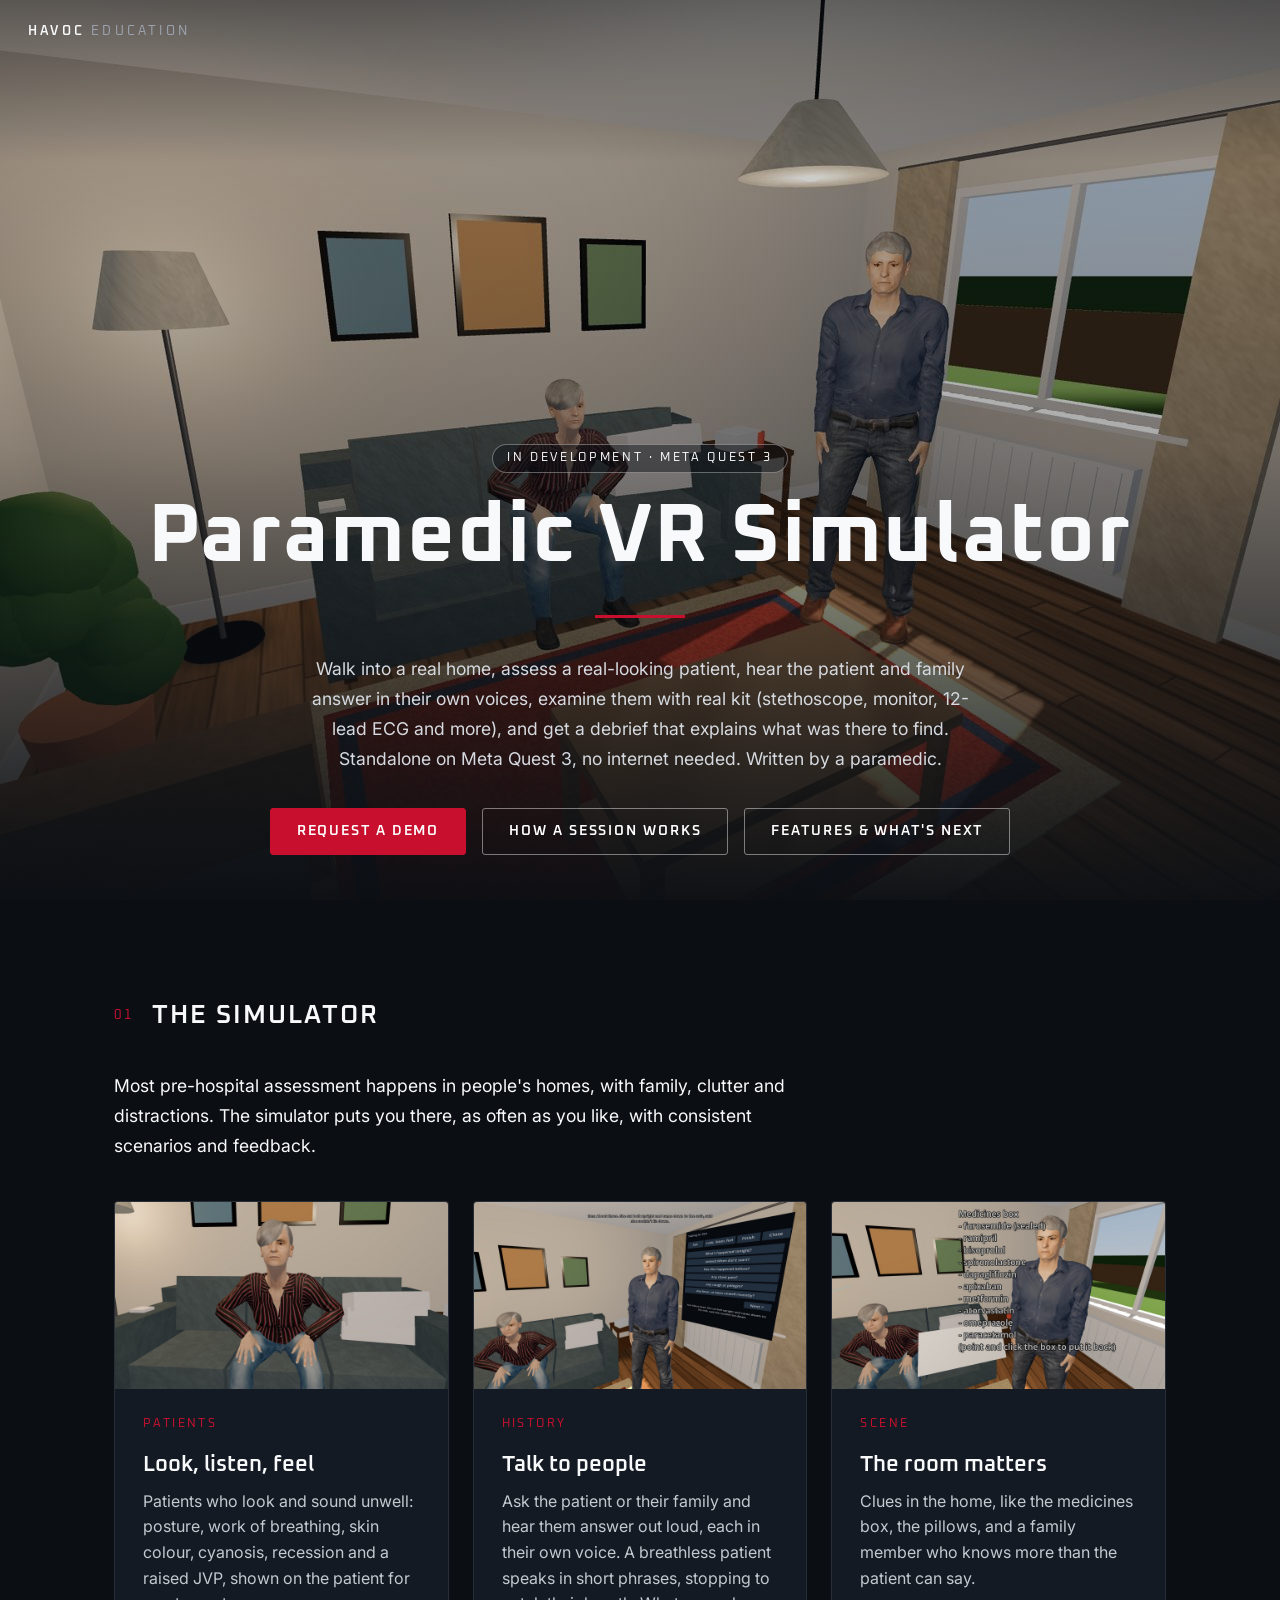
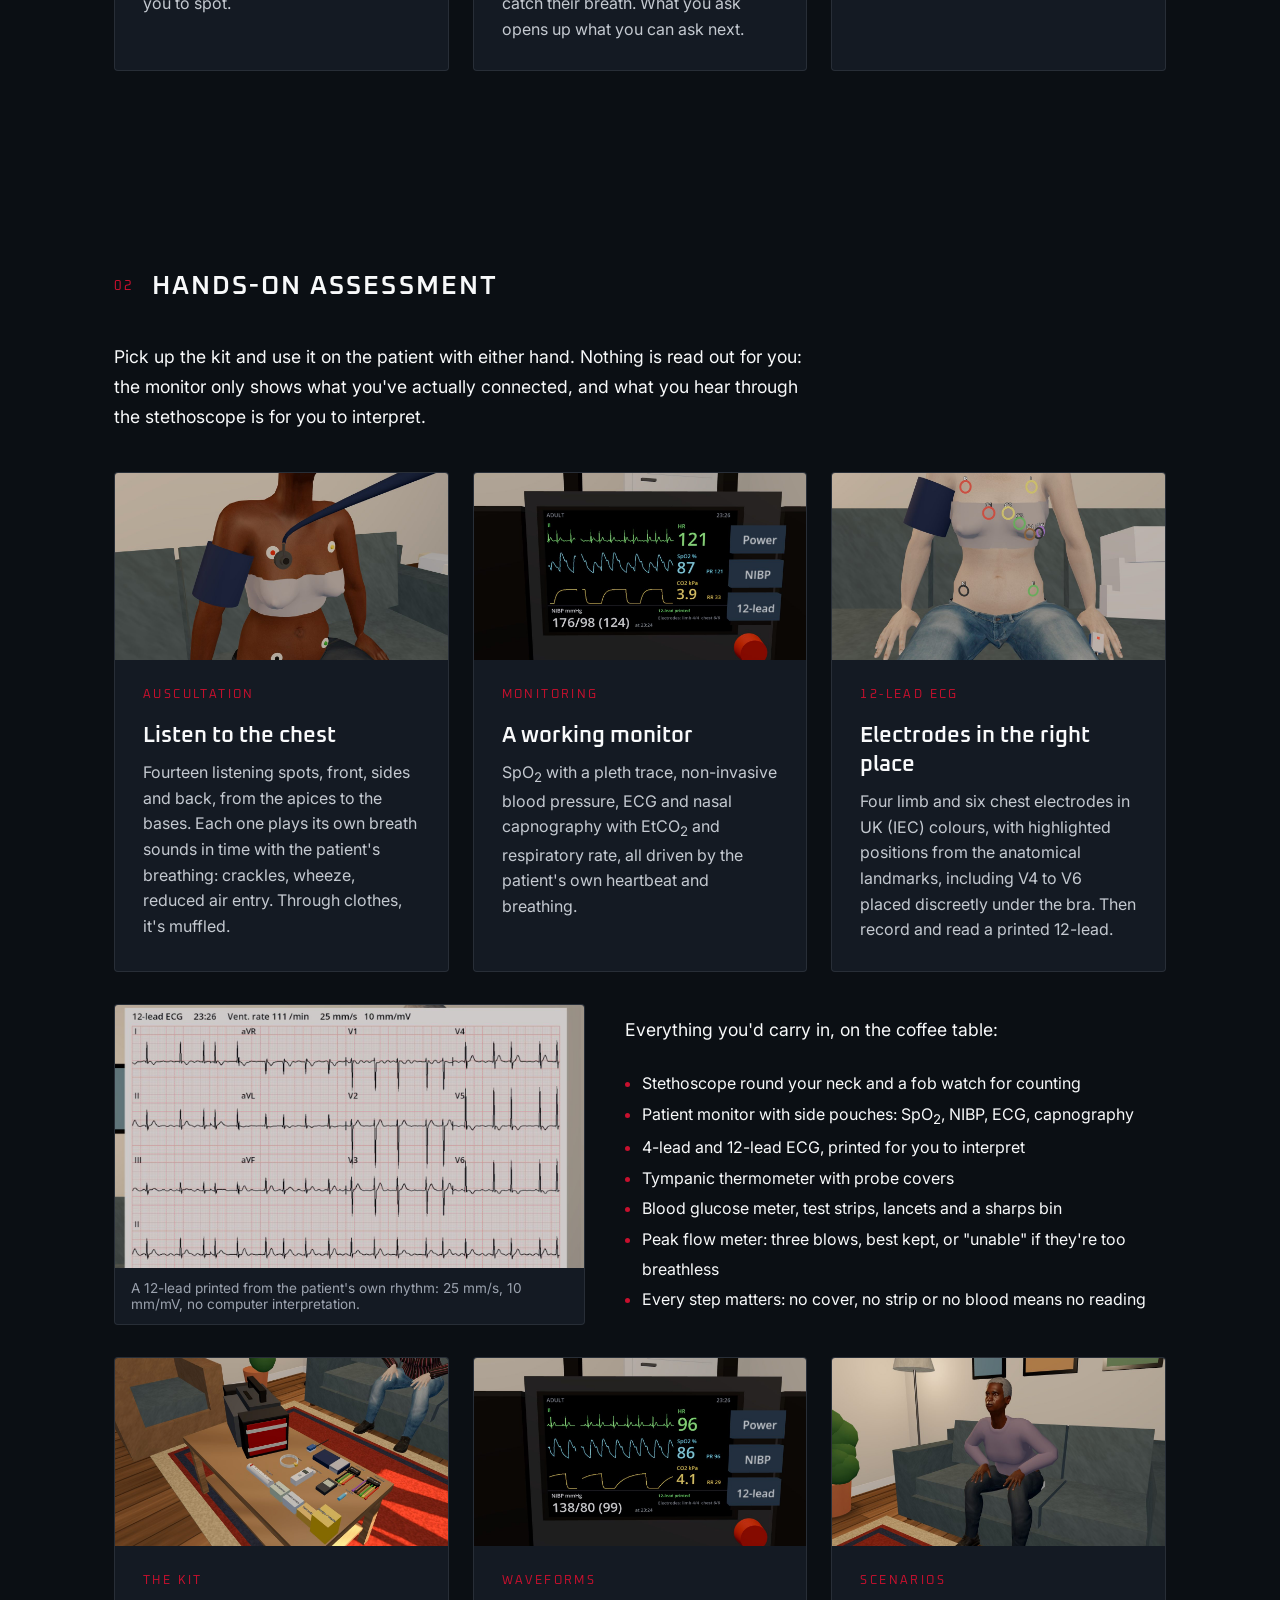
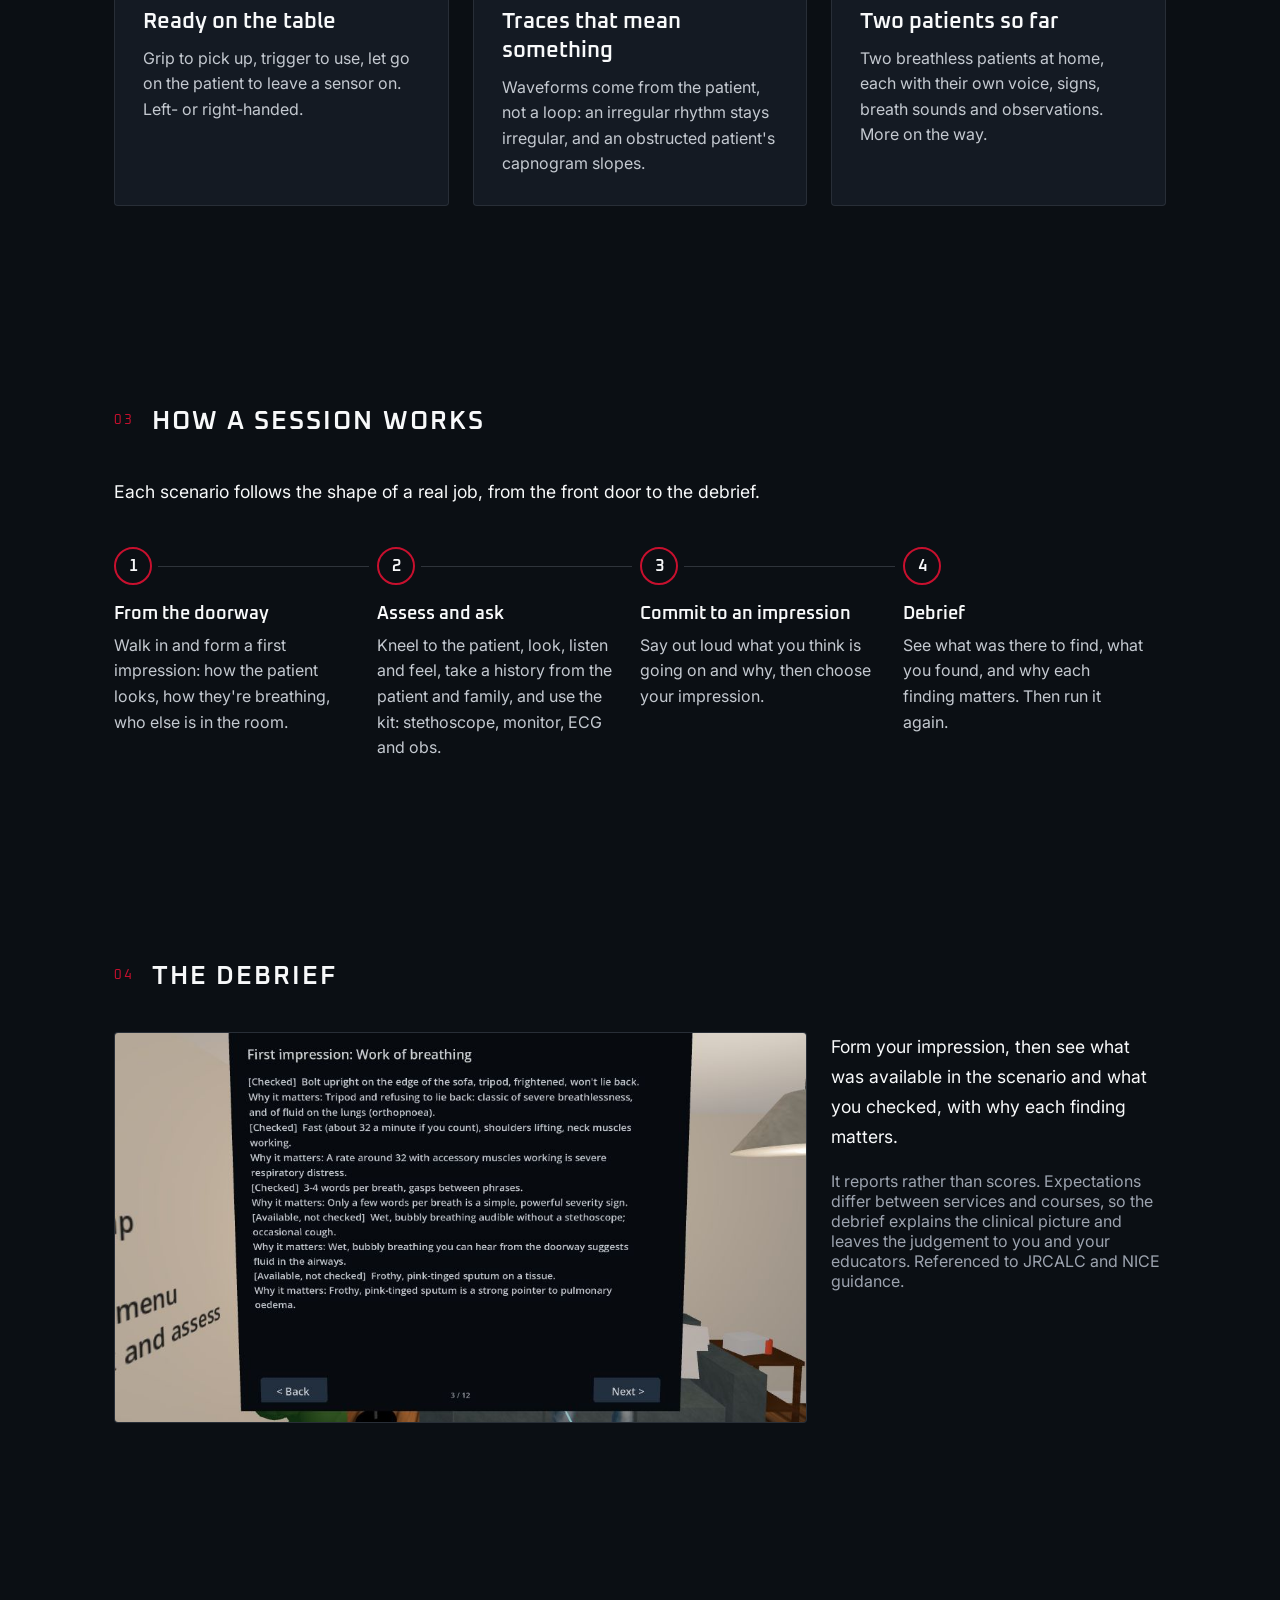
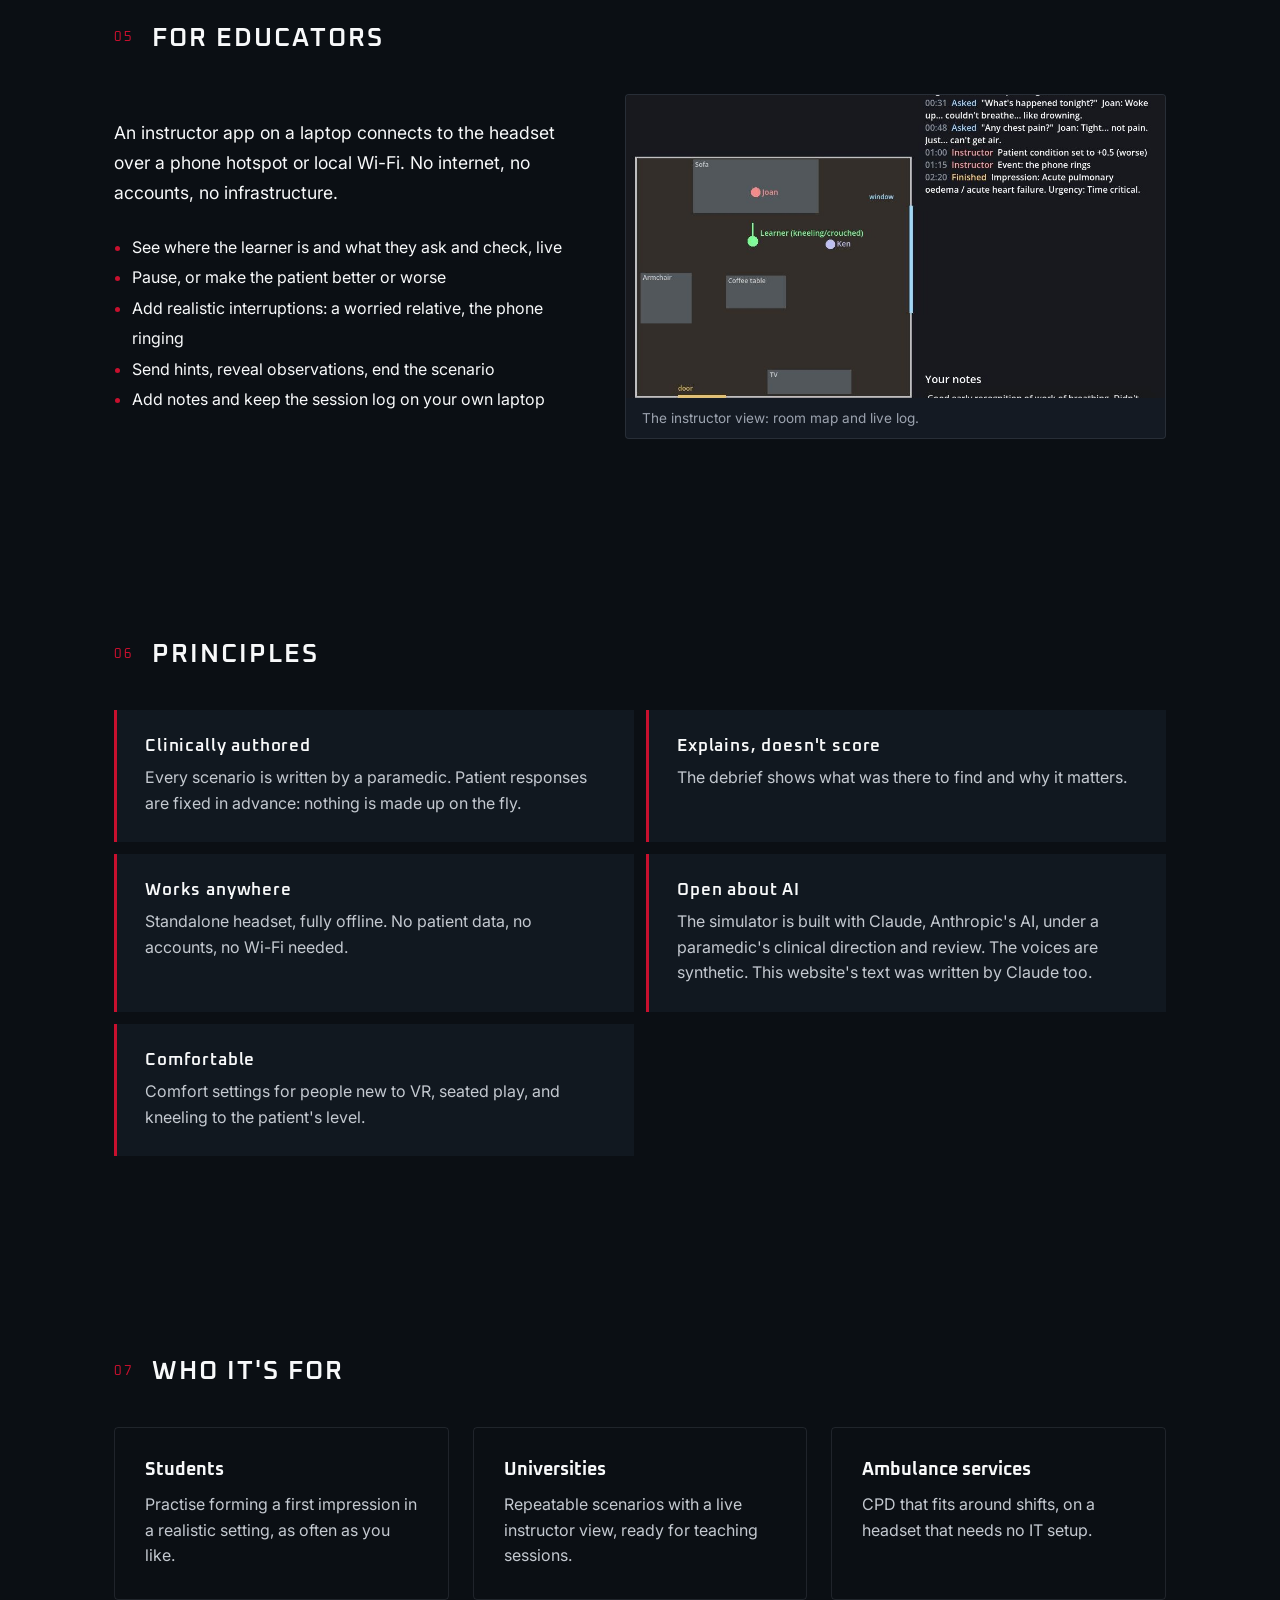
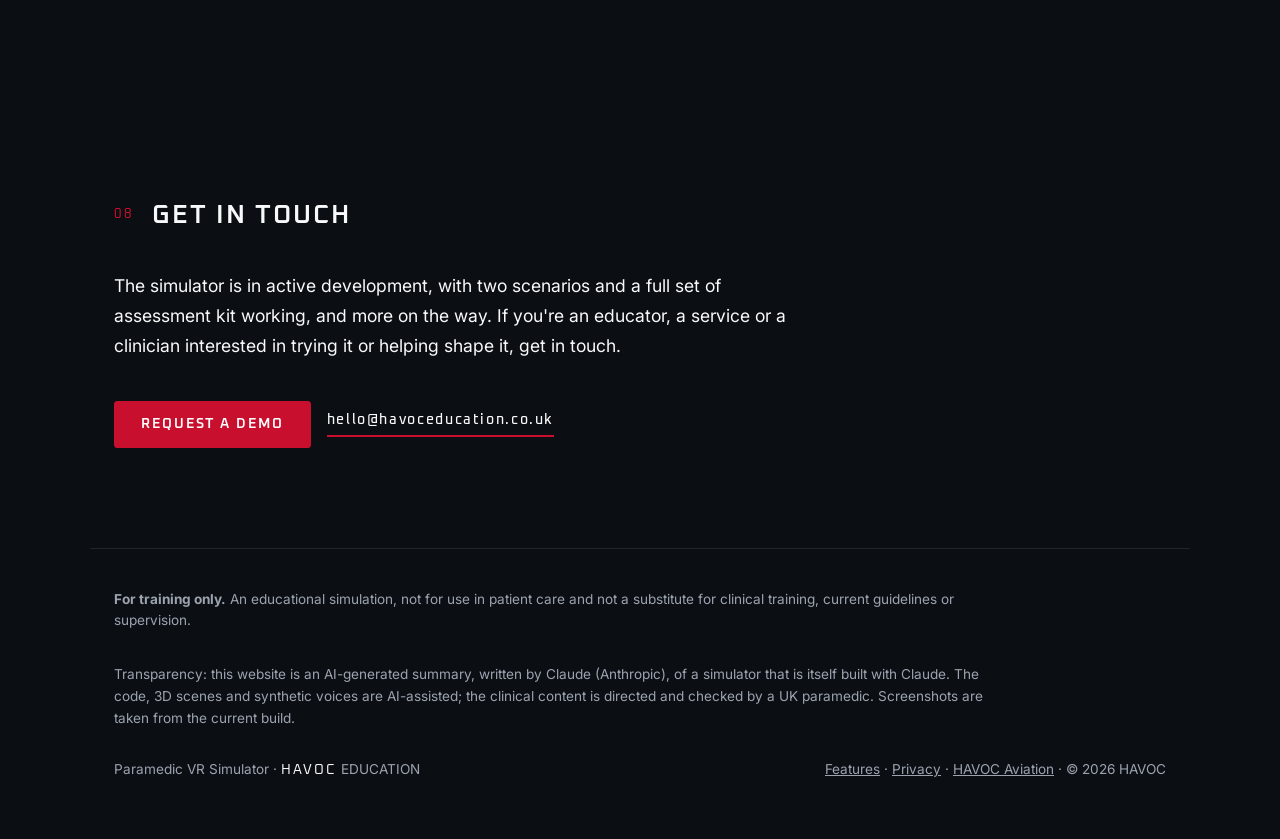
==== commit 090124b4: "Privacy: session records on the headset; training-only disclaimer on pages Co-Authored-By: Claude Op" ====
--- a/index.html
+++ b/index.html
@@ -332,6 +332,7 @@
 </main>
 
 <footer>
+    <p class="ai-note"><strong>For training only.</strong> An educational simulation, not for use in patient care and not a substitute for clinical training, current guidelines or supervision.</p>
     <p class="ai-note">Transparency: this website is an AI-generated summary, written by Claude (Anthropic), of a
         simulator that is itself built with Claude. The code, 3D scenes and synthetic voices are AI-assisted; the clinical
         content is directed and checked by a UK paramedic. Screenshots are taken from the current build.</p>
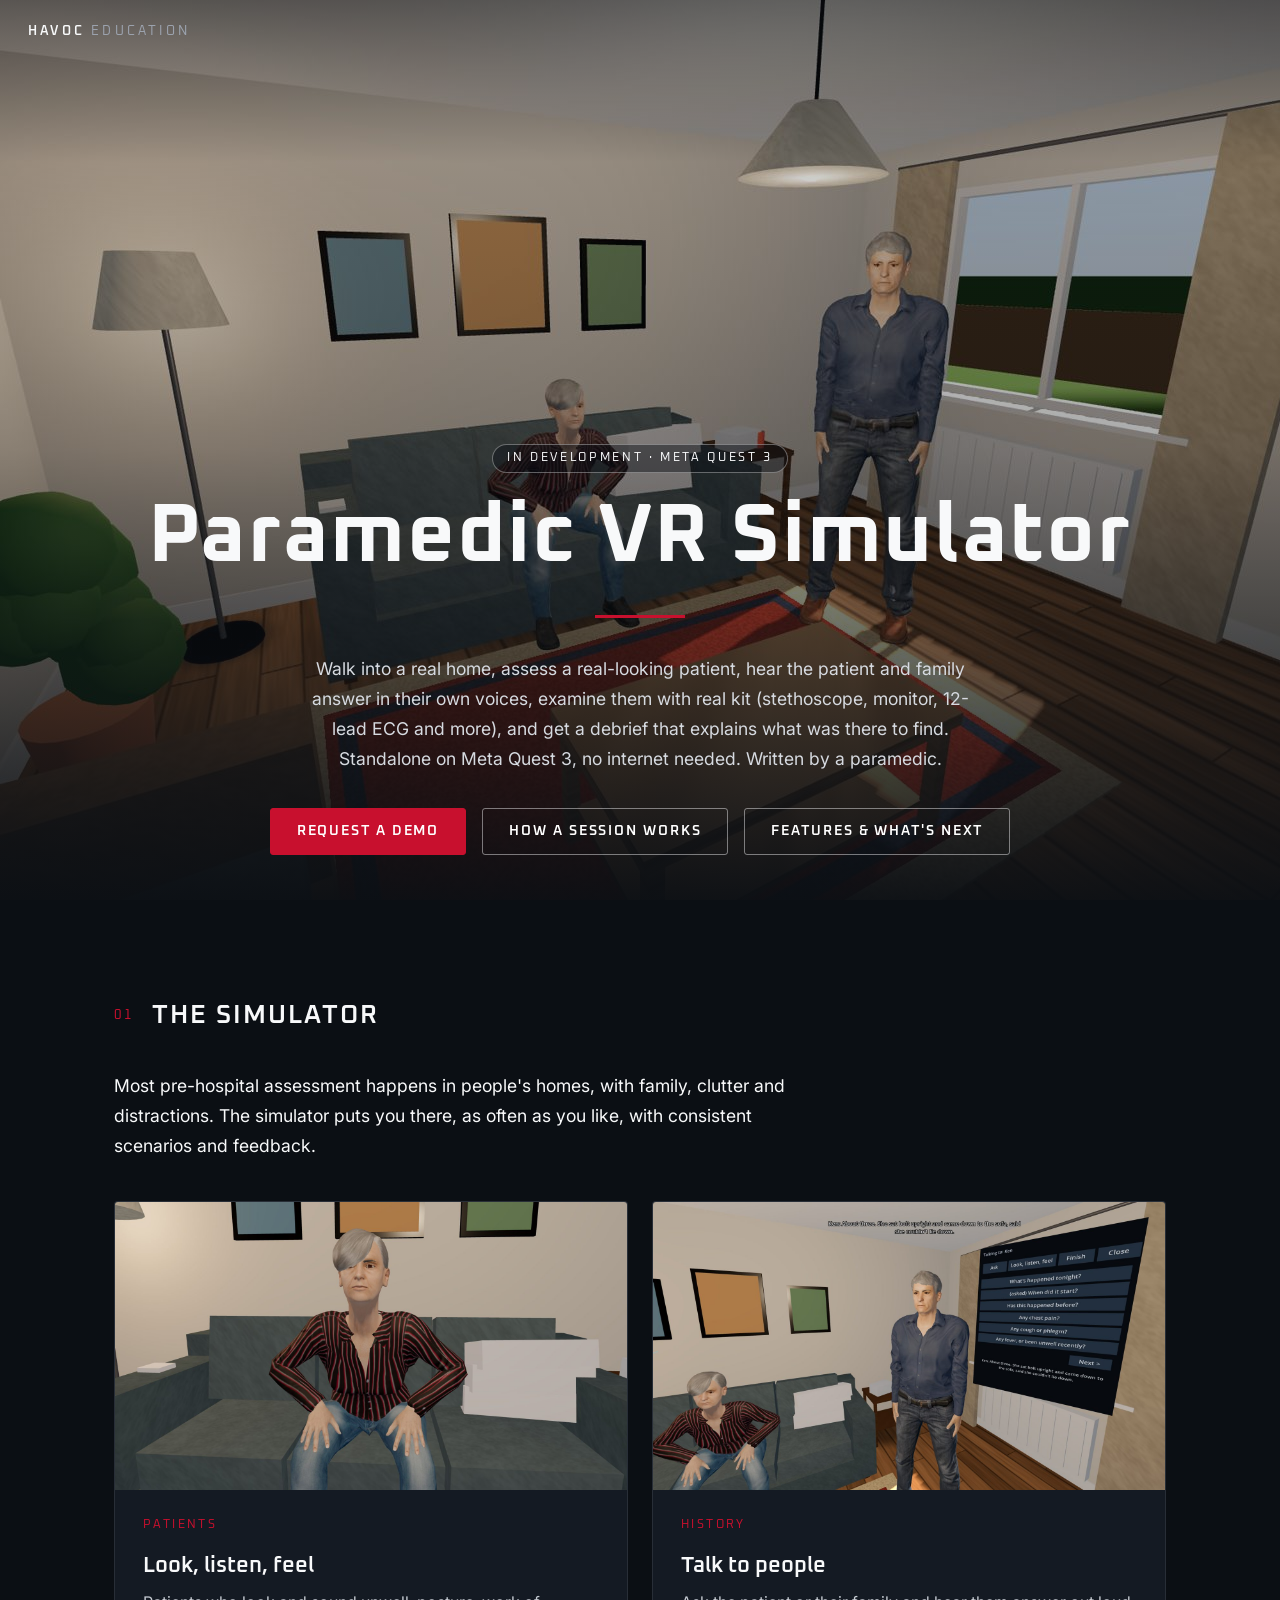
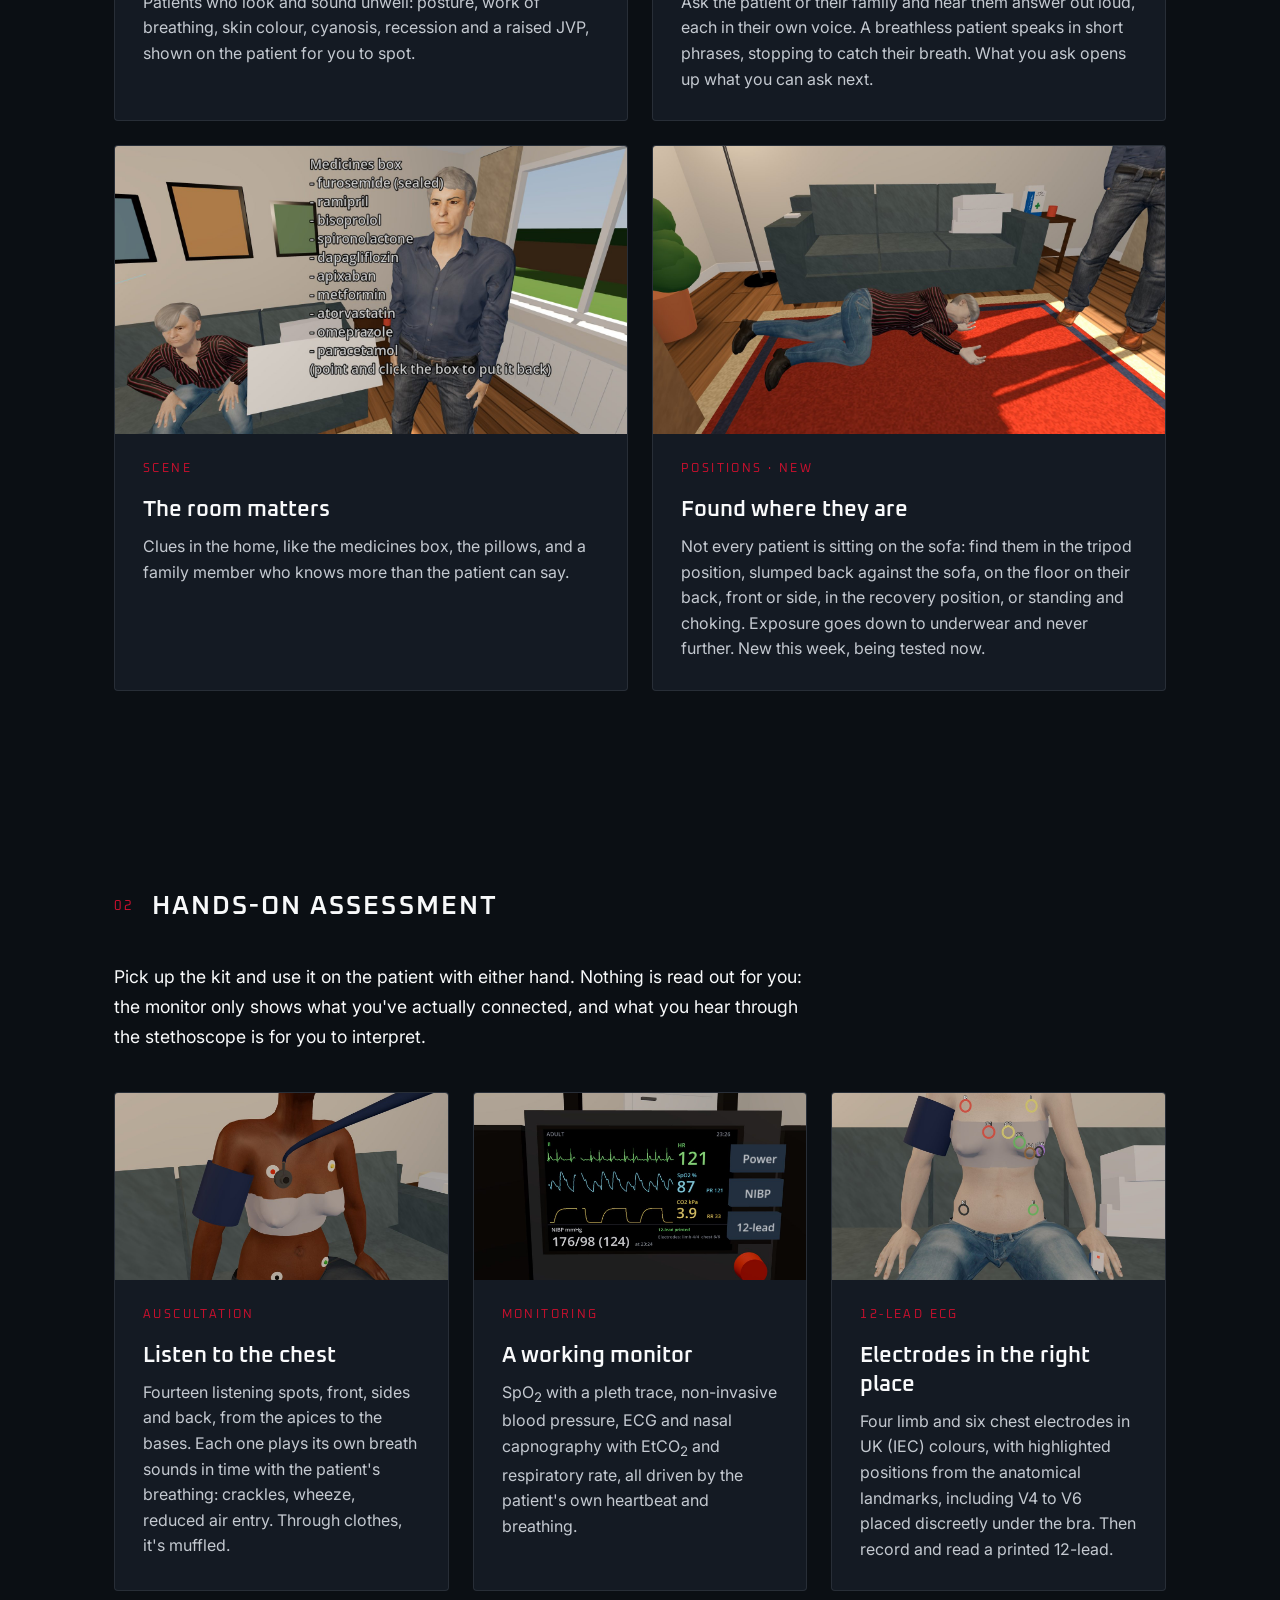
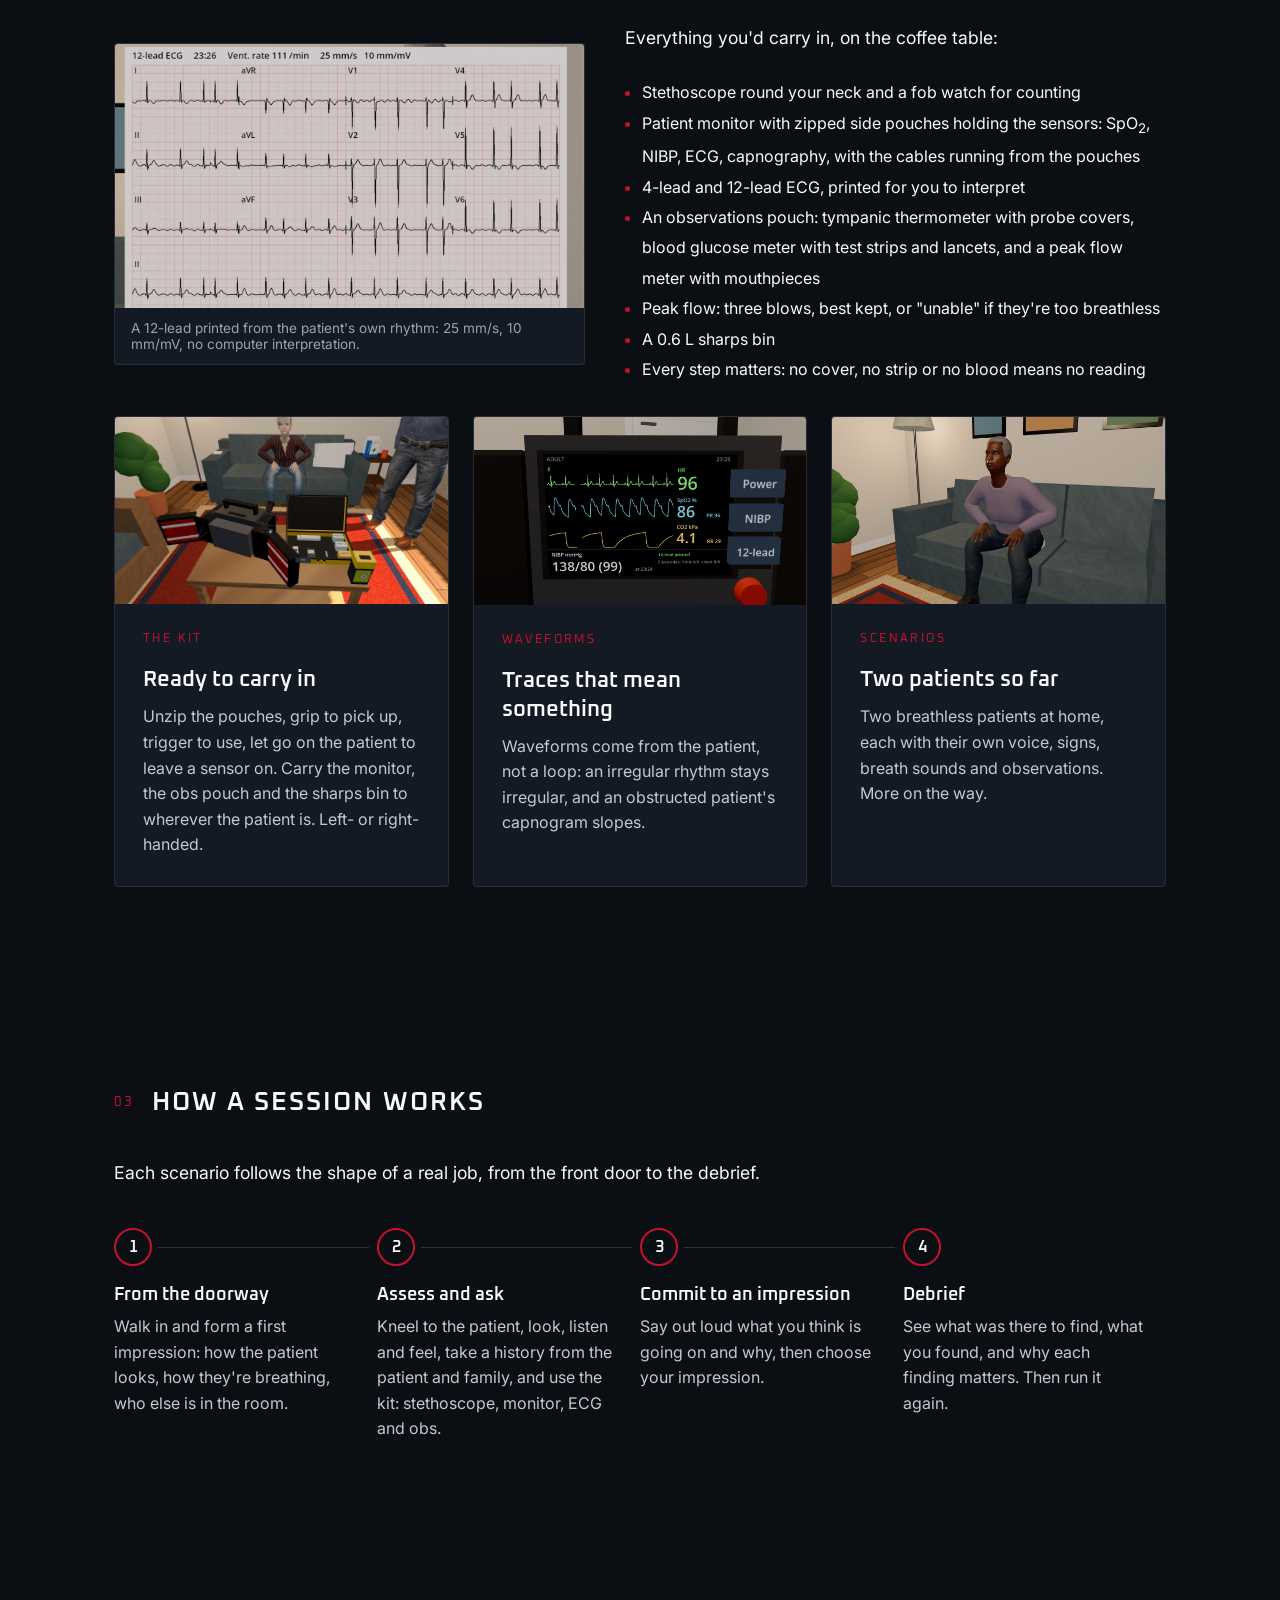
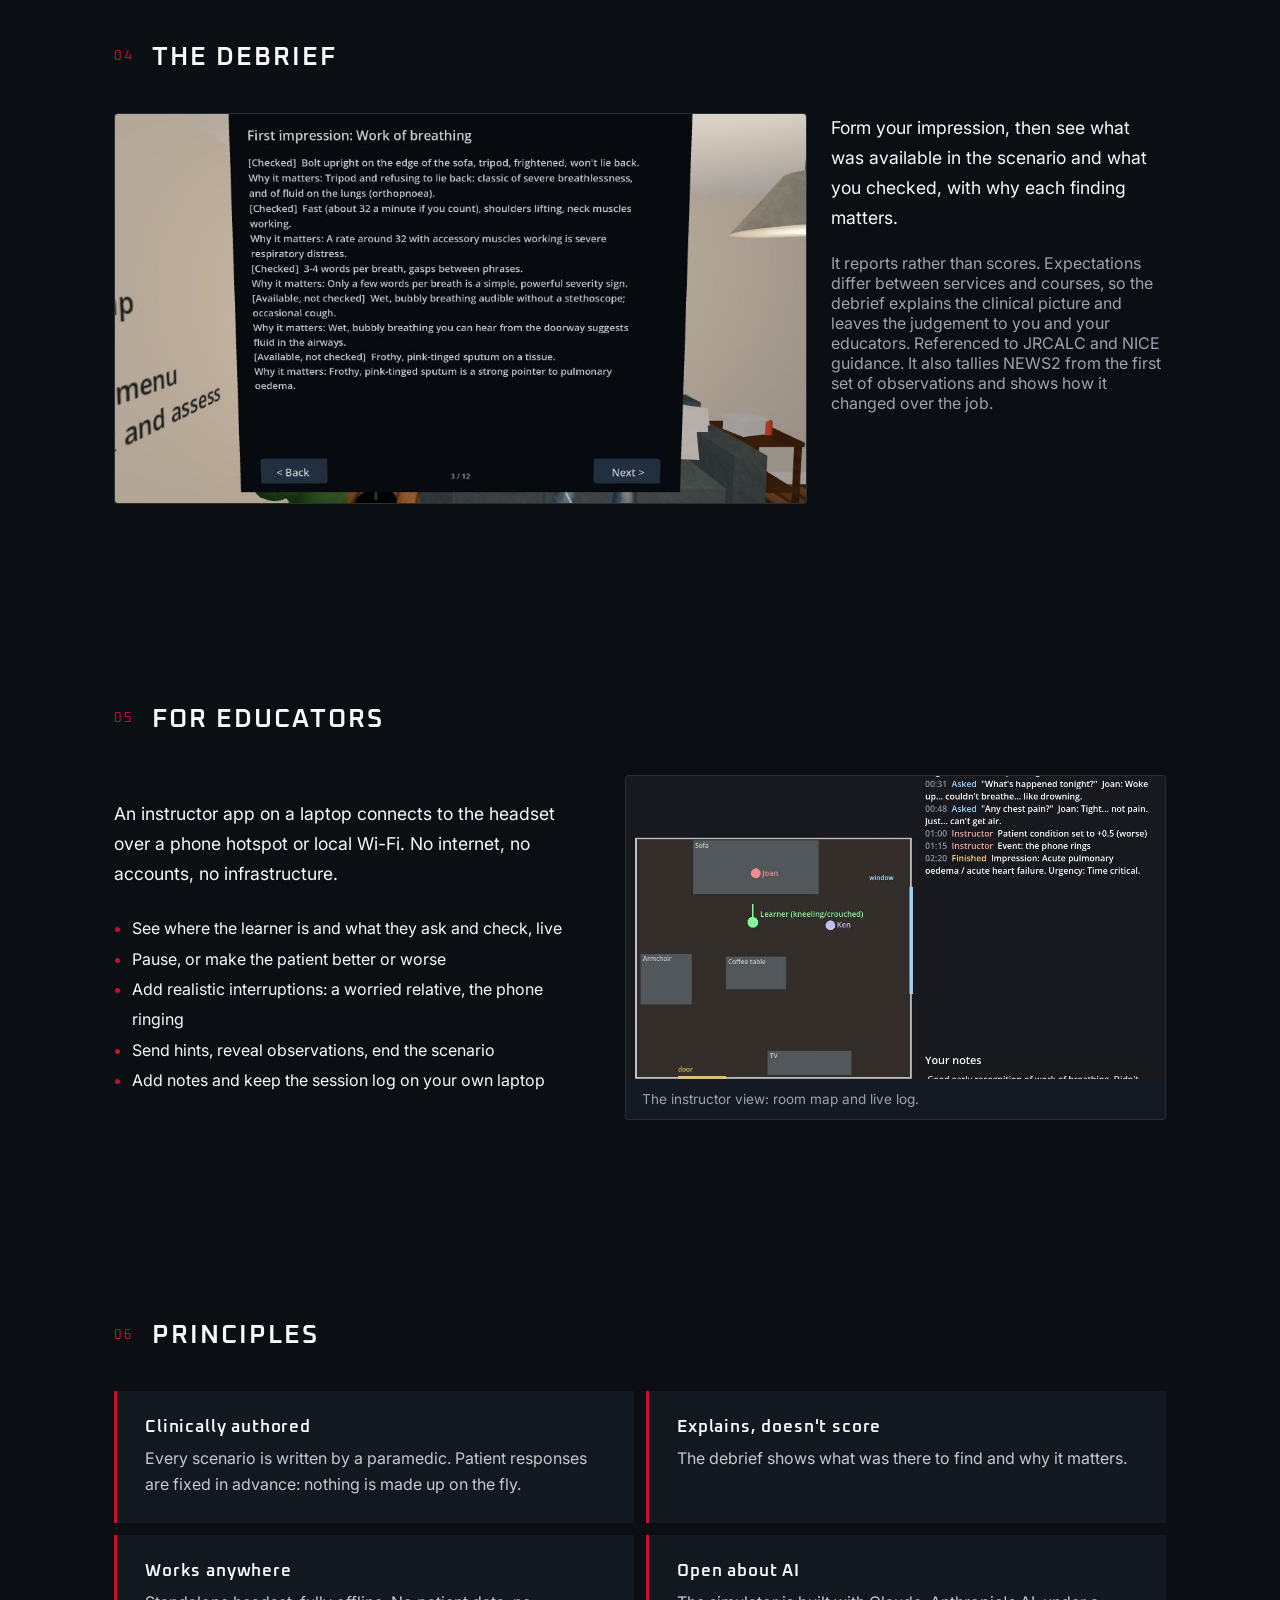
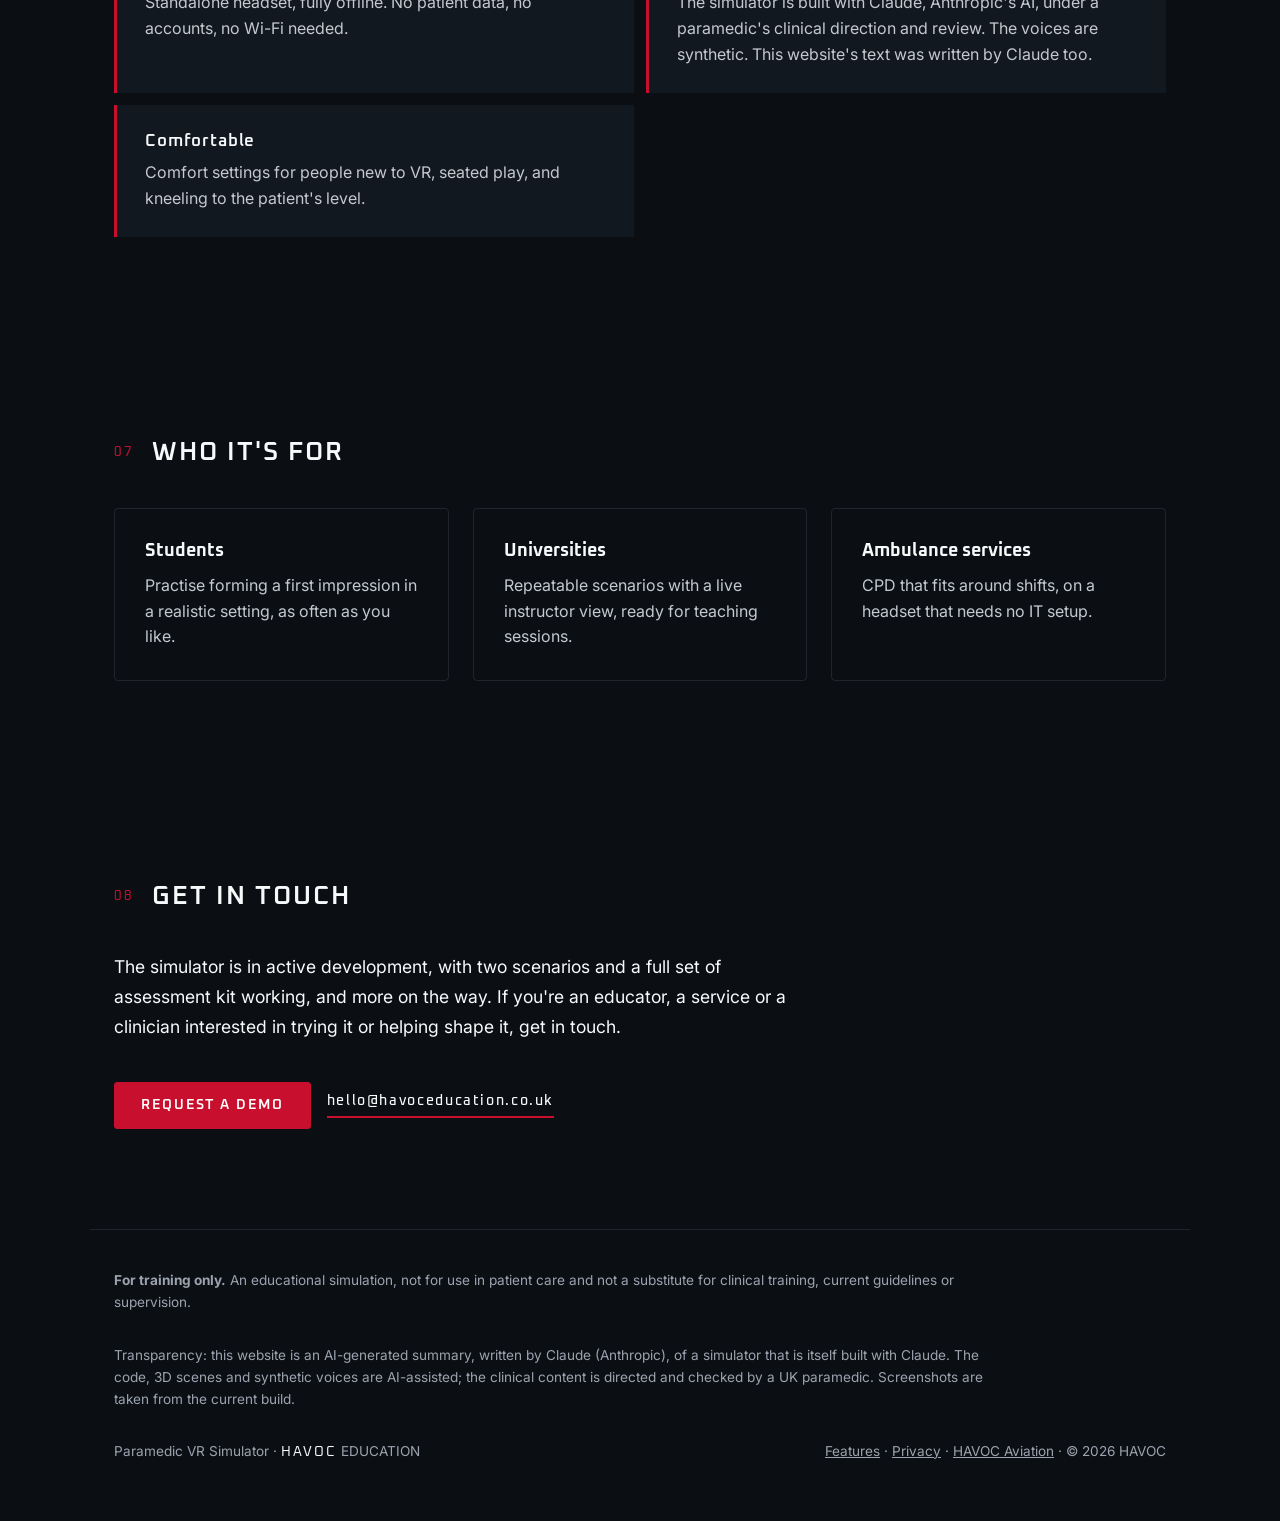
==== commit abf407f8: "Latest build: patient positions, exposure to underwear, monitor pouches and cables, fitted capnograp" ====
--- a/index.html
+++ b/index.html
@@ -51,7 +51,7 @@
             distractions. The simulator puts you there, as often as you like, with consistent
             scenarios and feedback.
         </p>
-        <div class="card-grid">
+        <div class="card-grid two">
             <article class="card">
                 <img src="images/patient-tripod.jpg" alt="An elderly woman sitting forward on a sofa in the tripod position, working hard to breathe" loading="lazy">
                 <div class="card-content">
@@ -78,6 +78,18 @@
                     <h3>The room matters</h3>
                     <p>Clues in the home, like the medicines box, the pillows, and a family member
                         who knows more than the patient can say.</p>
+                </div>
+            </article>
+            <article class="card">
+                <img src="images/patient-floor.jpg" alt="An older woman lying on her side in the recovery position on the living-room rug in front of the sofa" loading="lazy">
+                <div class="card-content">
+                    <div class="card-number">POSITIONS · NEW</div>
+                    <h3>Found where they are</h3>
+                    <p>Not every patient is sitting on the sofa: find them in the tripod
+                        position, slumped back against the sofa, on the floor on their back,
+                        front or side, in the recovery position, or standing and choking.
+                        Exposure goes down to underwear and never further. New this week,
+                        being tested now.</p>
                 </div>
             </article>
         </div>
@@ -135,23 +147,24 @@
                 <p class="lead" style="margin-bottom: 24px;">Everything you'd carry in, on the coffee table:</p>
                 <ul class="ticks">
                     <li>Stethoscope round your neck and a fob watch for counting</li>
-                    <li>Patient monitor with side pouches: SpO<sub>2</sub>, NIBP, ECG, capnography</li>
+                    <li>Patient monitor with zipped side pouches holding the sensors: SpO<sub>2</sub>, NIBP, ECG, capnography, with the cables running from the pouches</li>
                     <li>4-lead and 12-lead ECG, printed for you to interpret</li>
-                    <li>Tympanic thermometer with probe covers</li>
-                    <li>Blood glucose meter, test strips, lancets and a sharps bin</li>
-                    <li>Peak flow meter: three blows, best kept, or "unable" if they're too breathless</li>
+                    <li>An observations pouch: tympanic thermometer with probe covers, blood glucose meter with test strips and lancets, and a peak flow meter with mouthpieces</li>
+                    <li>Peak flow: three blows, best kept, or "unable" if they're too breathless</li>
+                    <li>A 0.6 L sharps bin</li>
                     <li>Every step matters: no cover, no strip or no blood means no reading</li>
                 </ul>
             </div>
         </div>
         <div class="card-grid" style="margin-top: 32px;">
             <article class="card">
-                <img src="images/kit.jpg" alt="The monitor and assessment kit laid out on a coffee table in the living room, with the patient on the sofa" loading="lazy">
+                <img src="images/kit.jpg" alt="The monitor with both side pouches open and a yellow observations pouch open beside it on the coffee table, with a sharps bin, and the patient on the sofa" loading="lazy">
                 <div class="card-content">
                     <div class="card-number">THE KIT</div>
-                    <h3>Ready on the table</h3>
-                    <p>Grip to pick up, trigger to use, let go on the patient to leave a
-                        sensor on. Left- or right-handed.</p>
+                    <h3>Ready to carry in</h3>
+                    <p>Unzip the pouches, grip to pick up, trigger to use, let go on the patient
+                        to leave a sensor on. Carry the monitor, the obs pouch and the sharps bin
+                        to wherever the patient is. Left- or right-handed.</p>
                 </div>
             </article>
             <article class="card">
@@ -229,6 +242,8 @@
                     It reports rather than scores. Expectations differ between services and
                     courses, so the debrief explains the clinical picture and leaves the
                     judgement to you and your educators. Referenced to JRCALC and NICE guidance.
+                    It also tallies NEWS2 from the first set of observations and shows how it
+                    changed over the job.
                 </p>
             </div>
         </div>
--- a/style.css
+++ b/style.css
@@ -112,6 +112,7 @@
 
 /* FEATURE CARDS */
 .card-grid { display: grid; grid-template-columns: repeat(3, minmax(0, 1fr)); gap: 24px; }
+.card-grid.two { grid-template-columns: repeat(2, minmax(0, 1fr)); }
 .card {
     overflow: hidden;
     background: rgba(31, 41, 55, 0.45);
